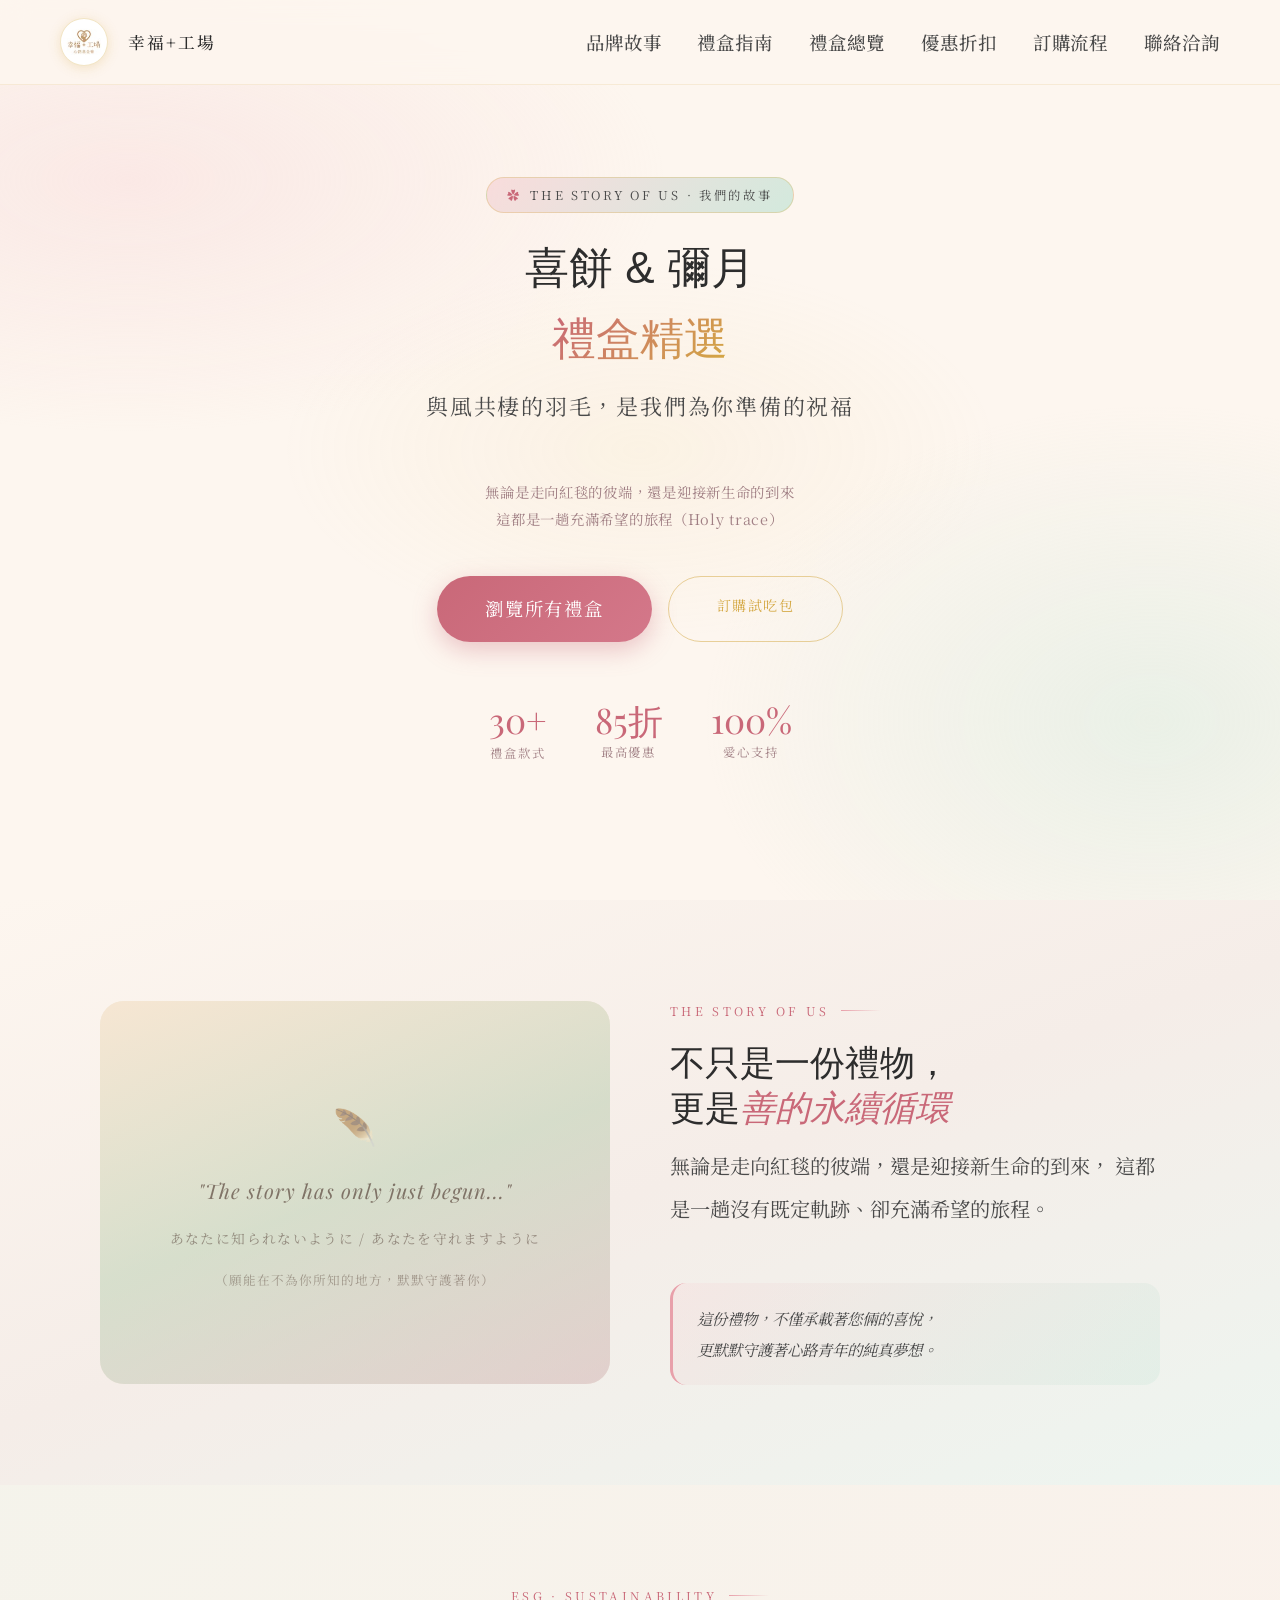
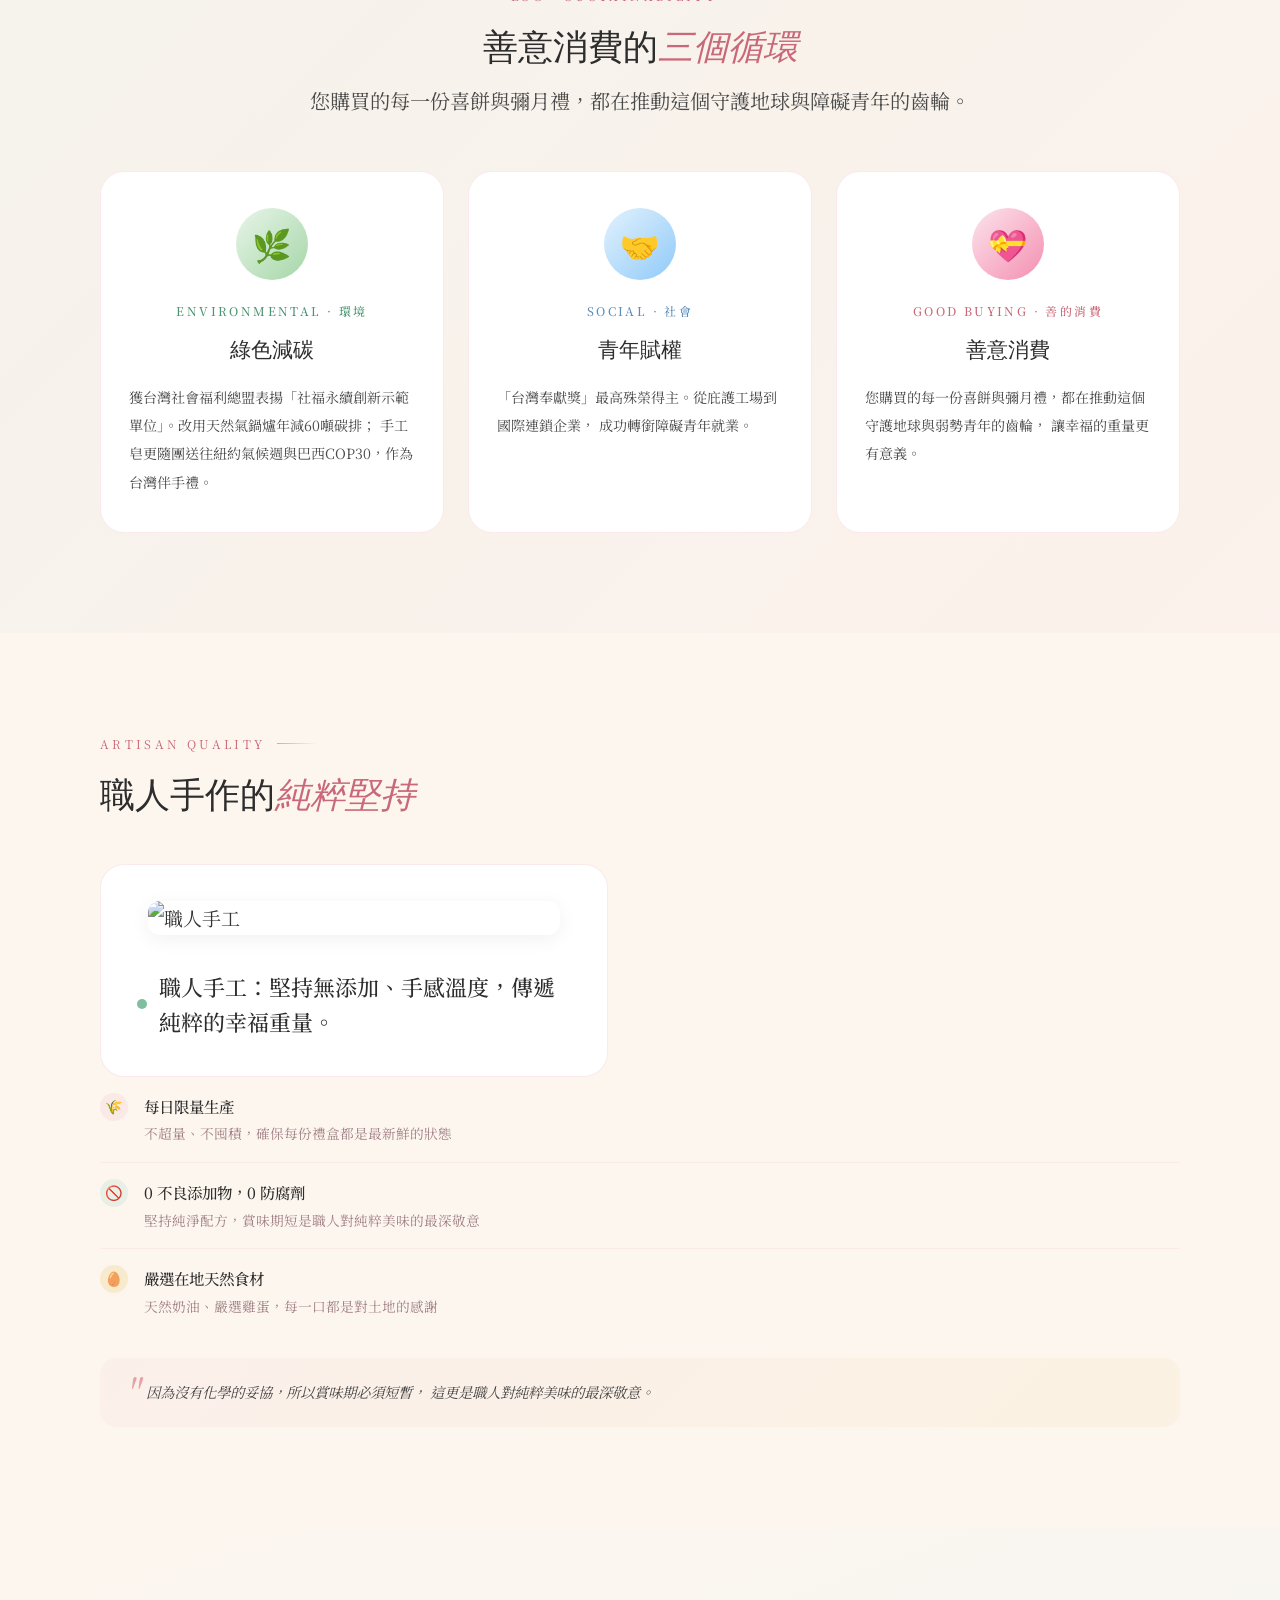
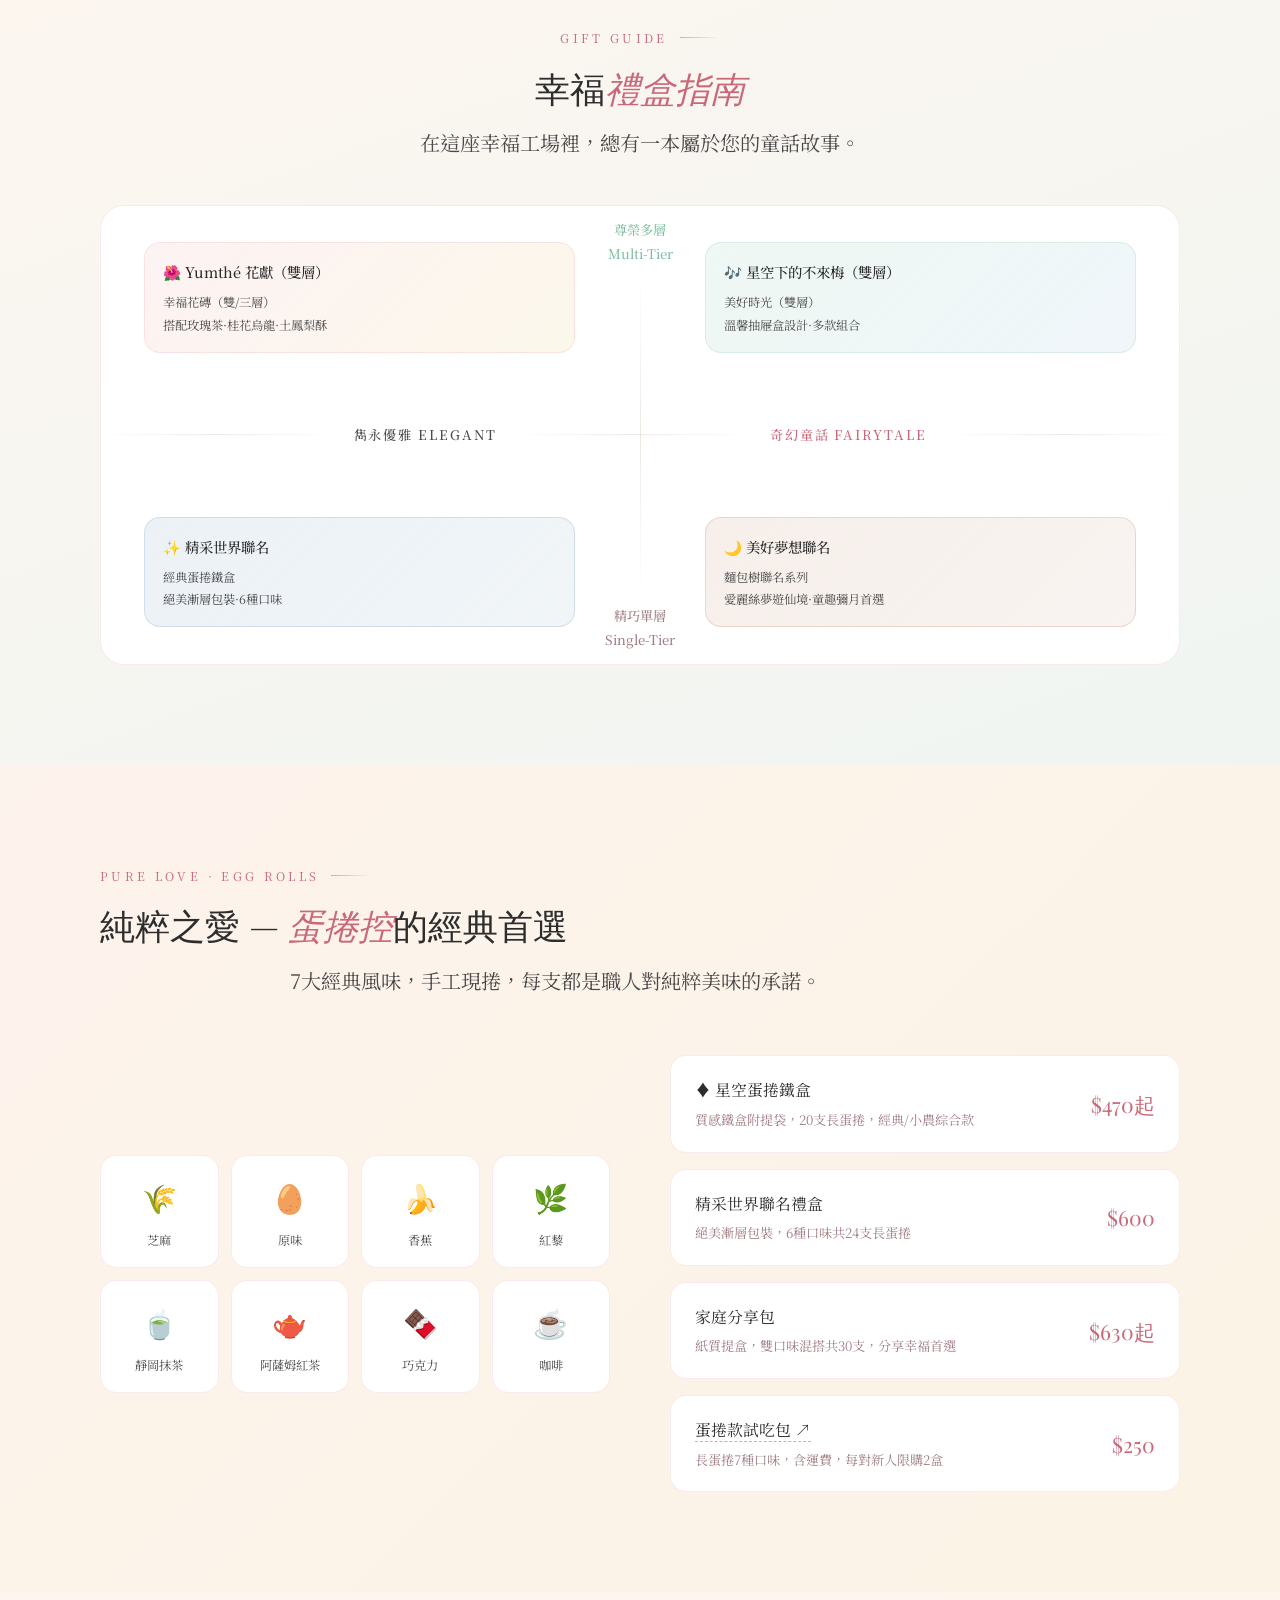
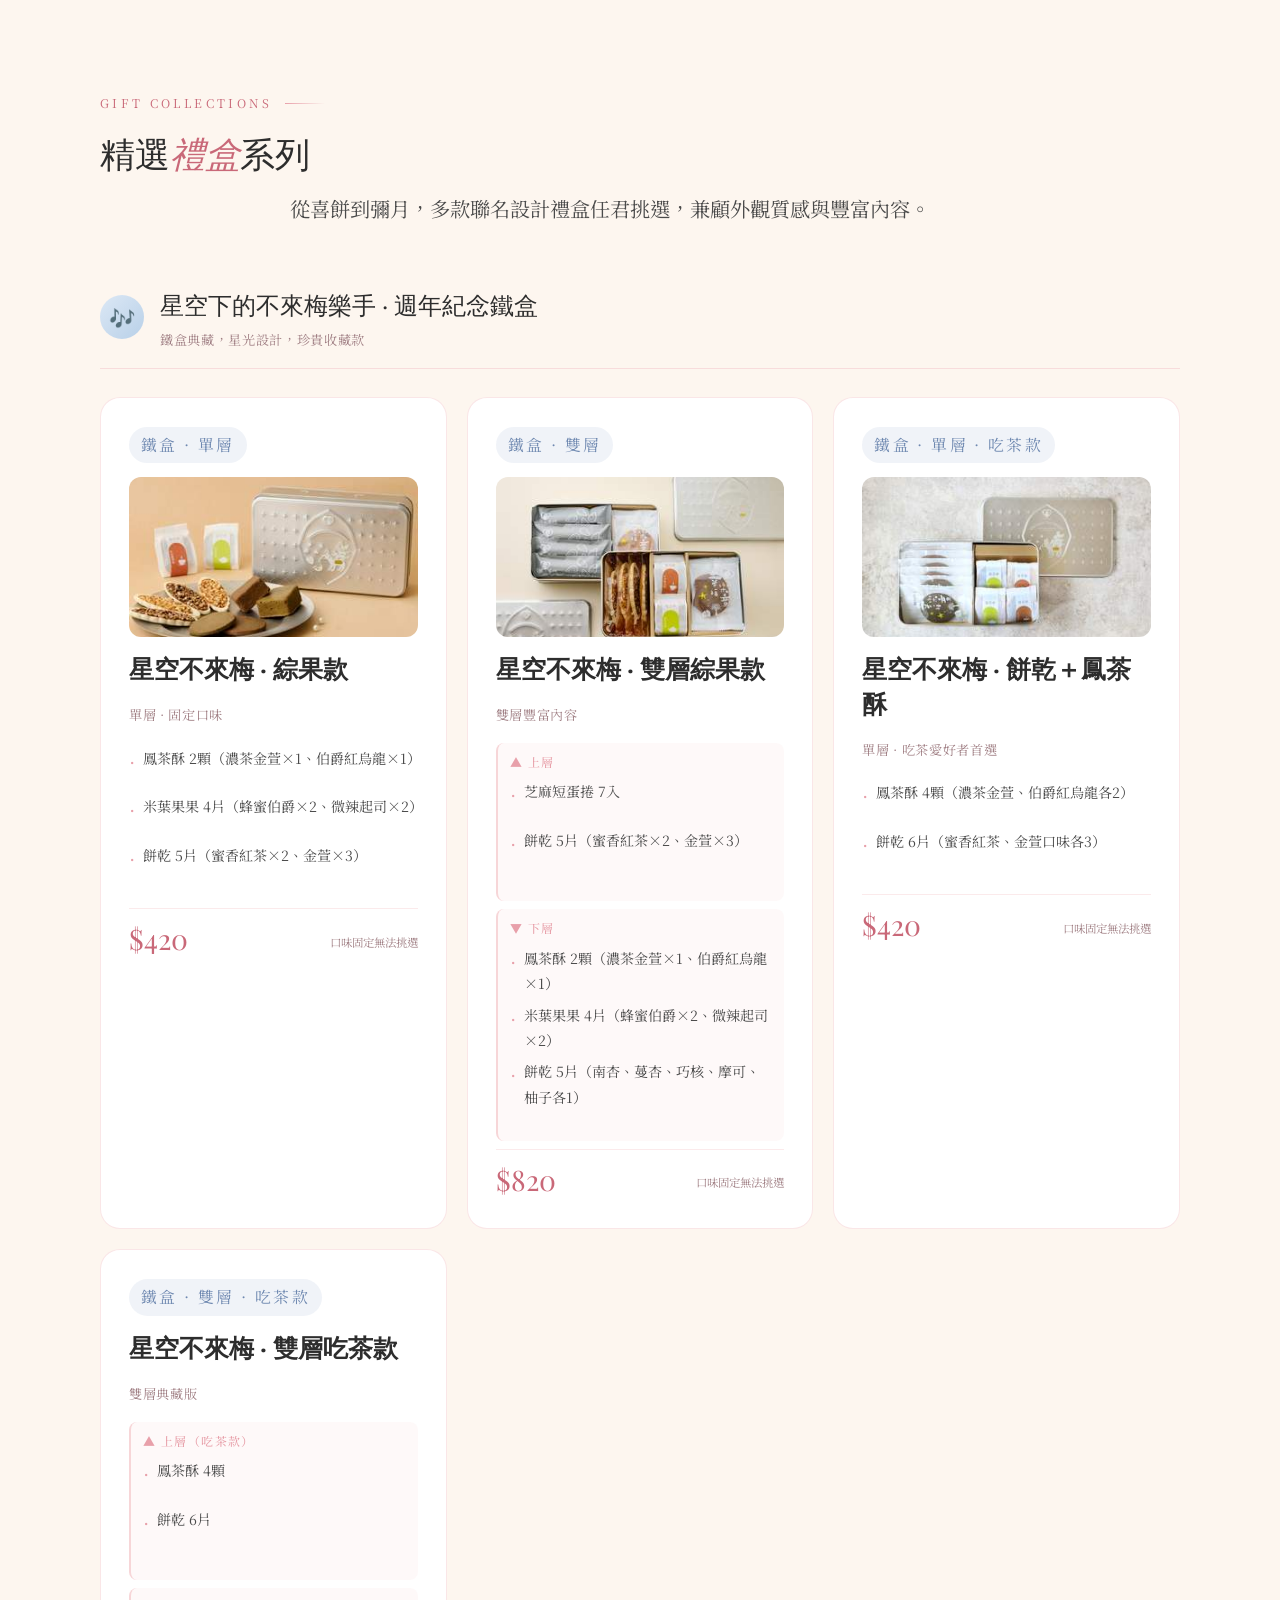
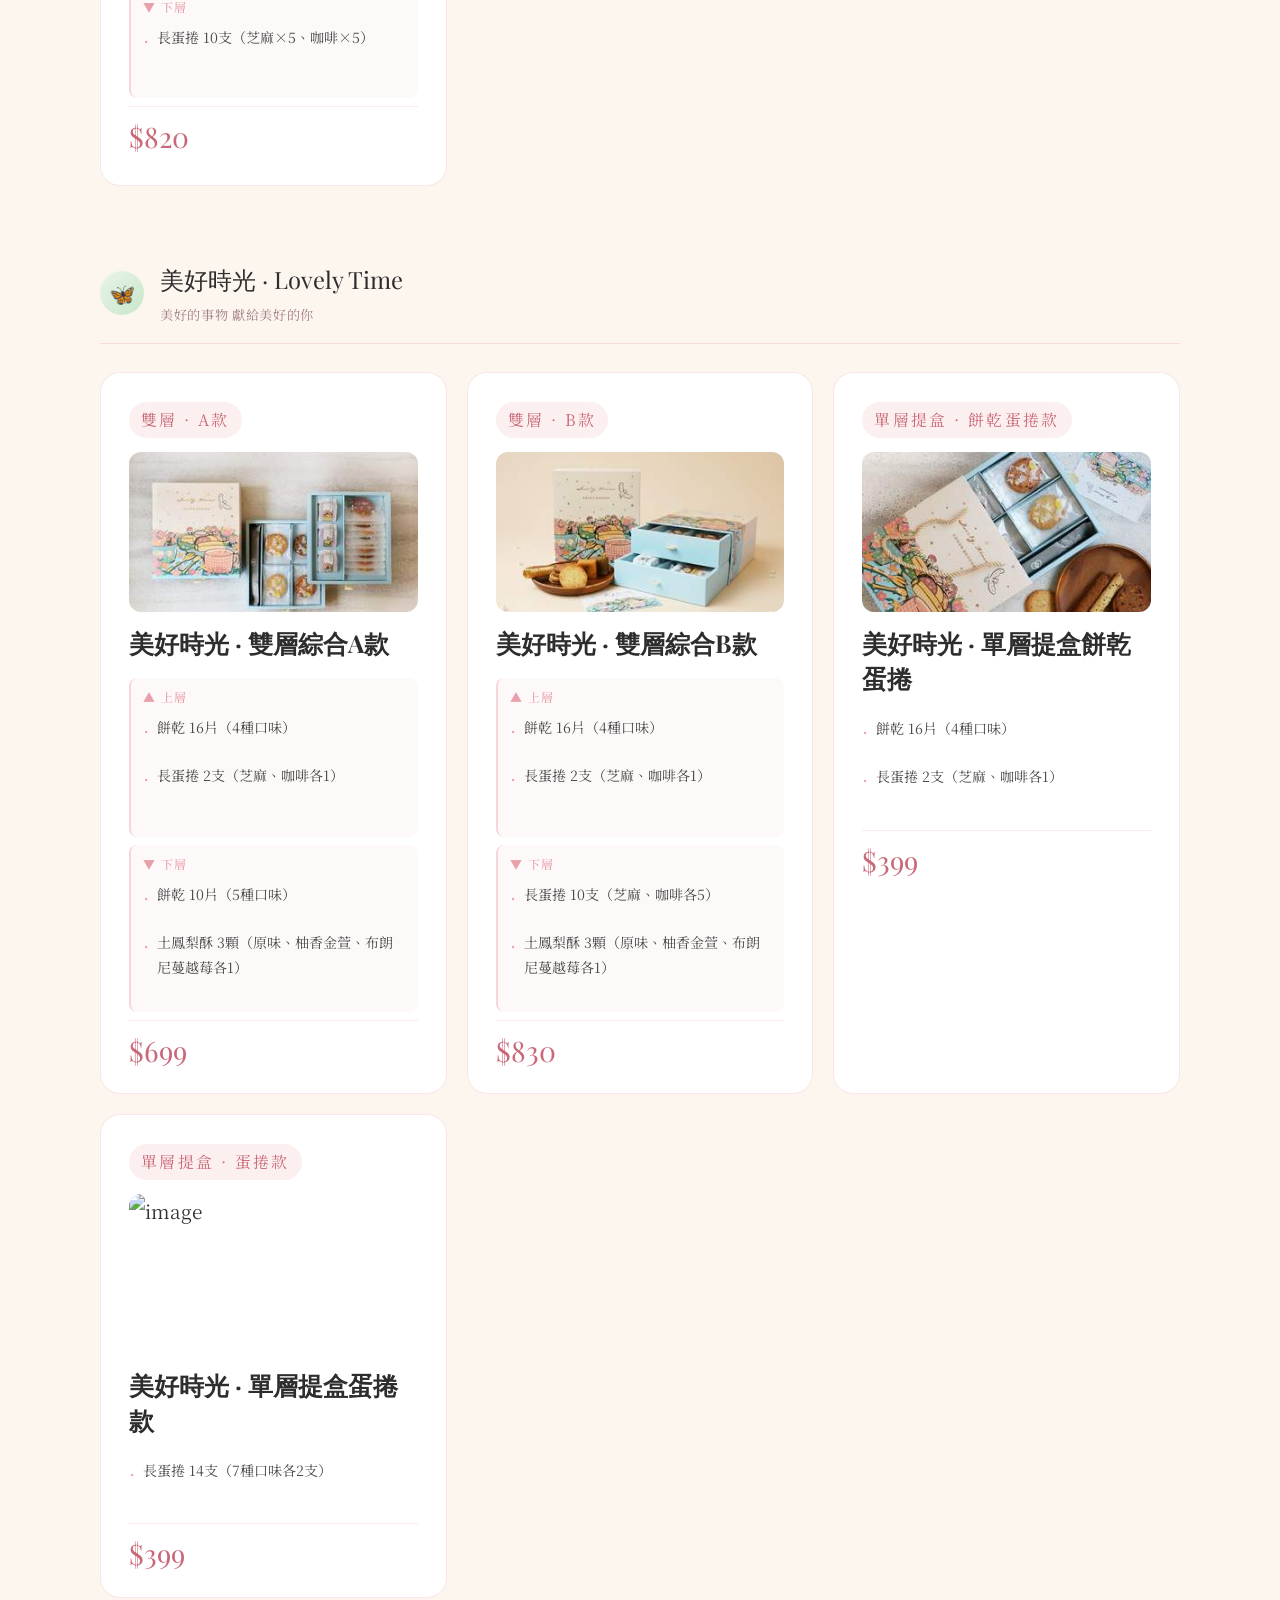
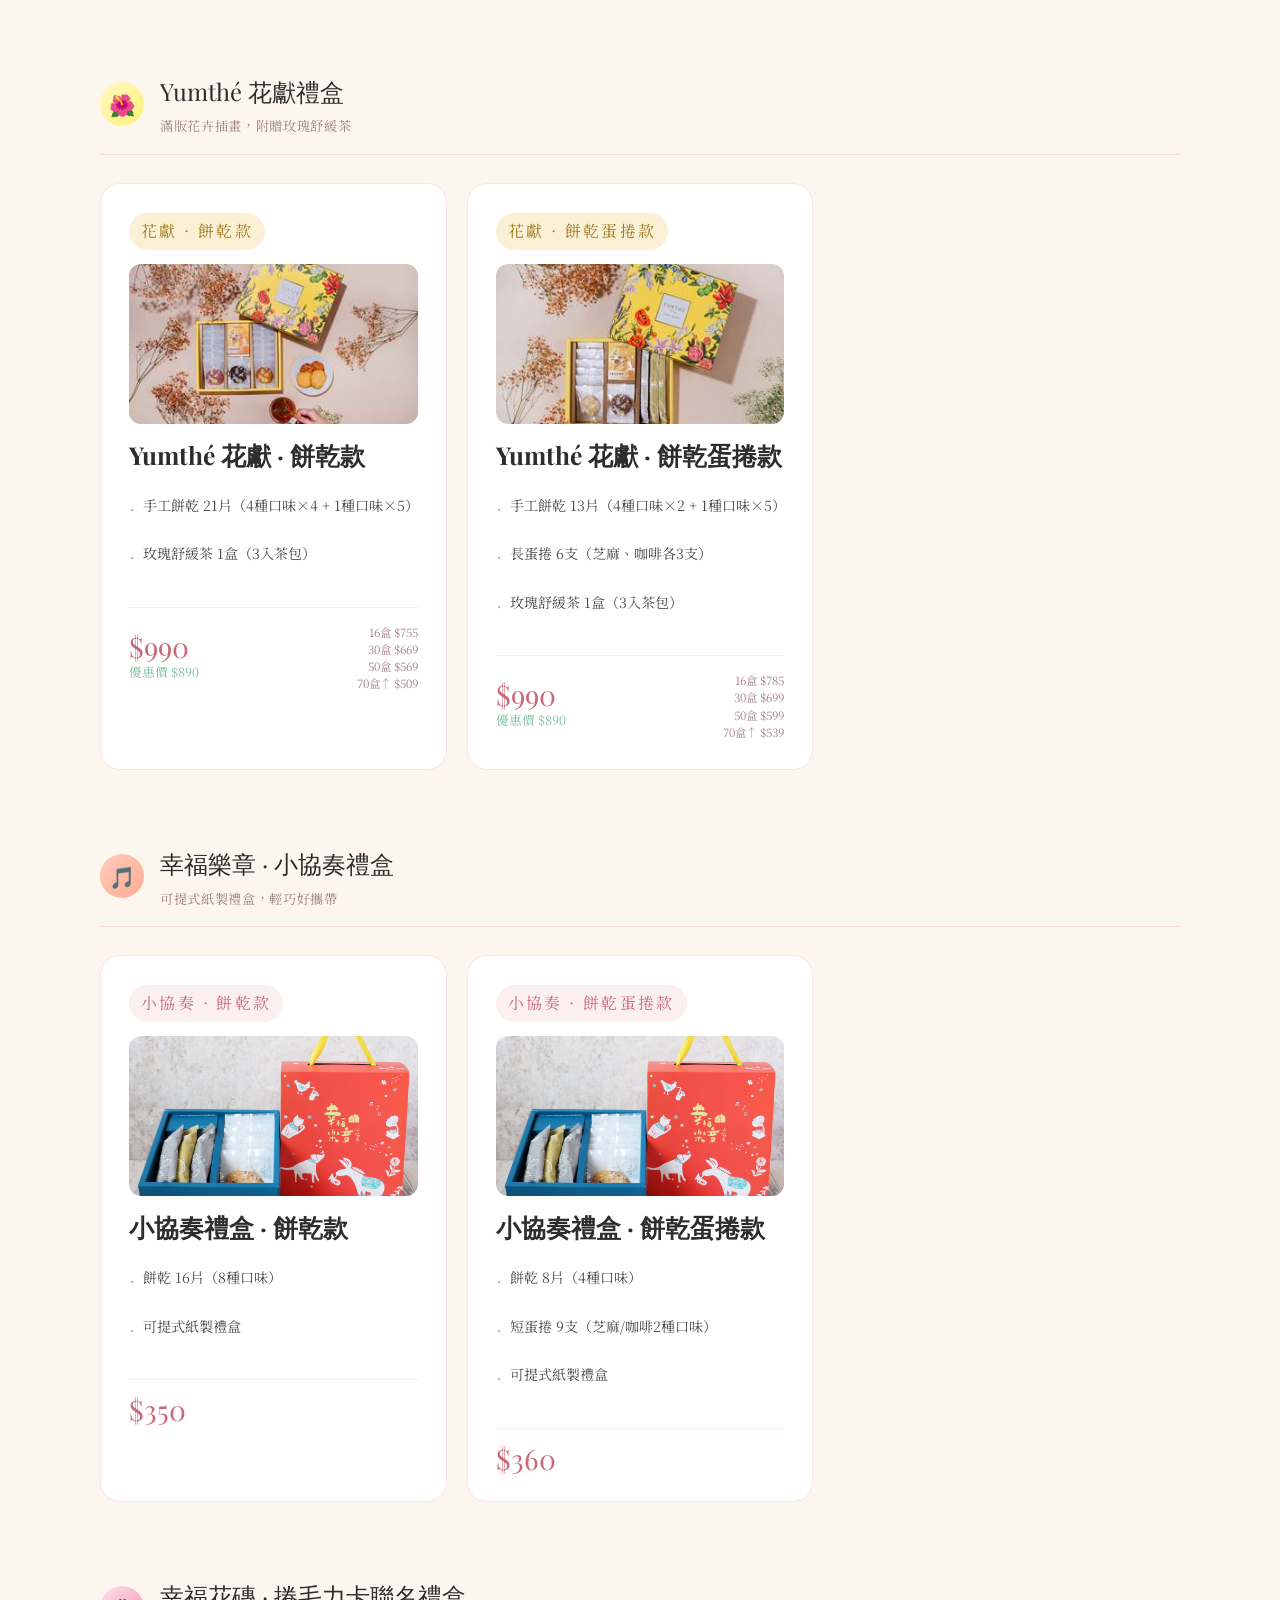
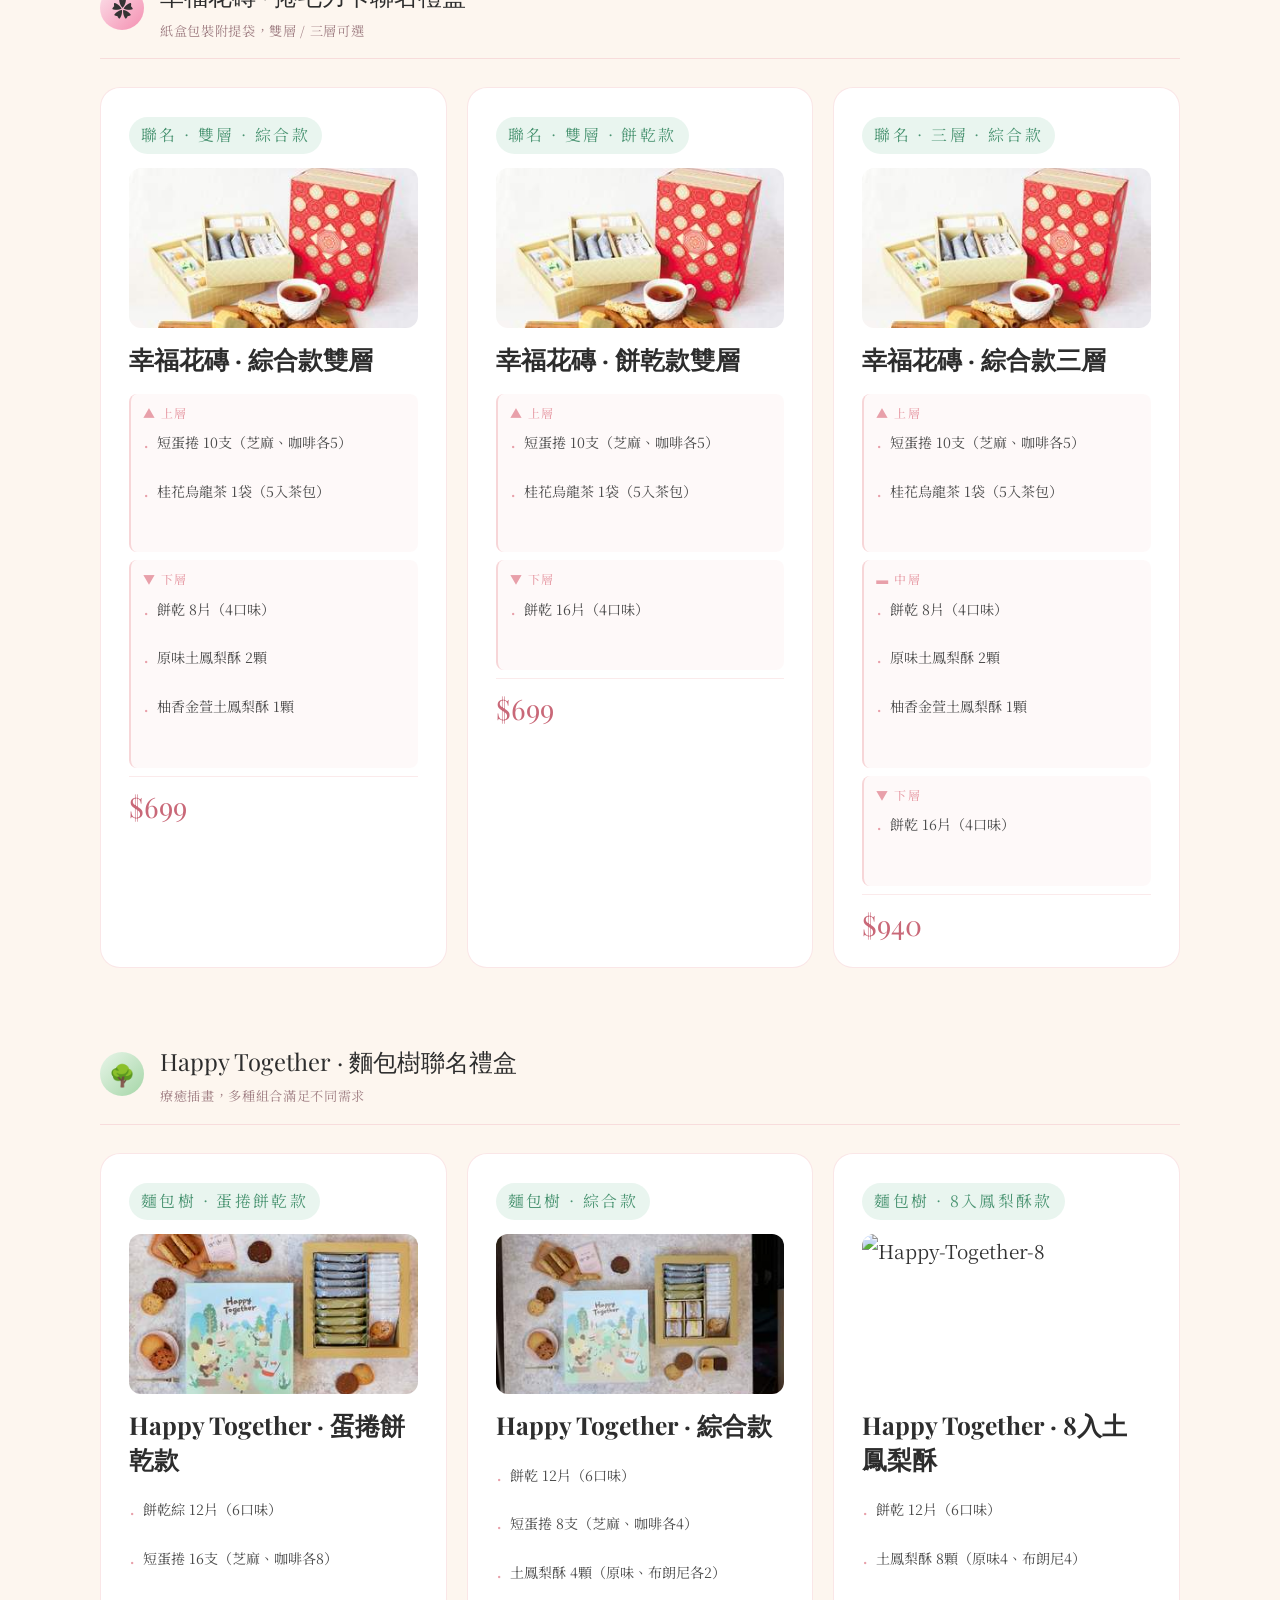
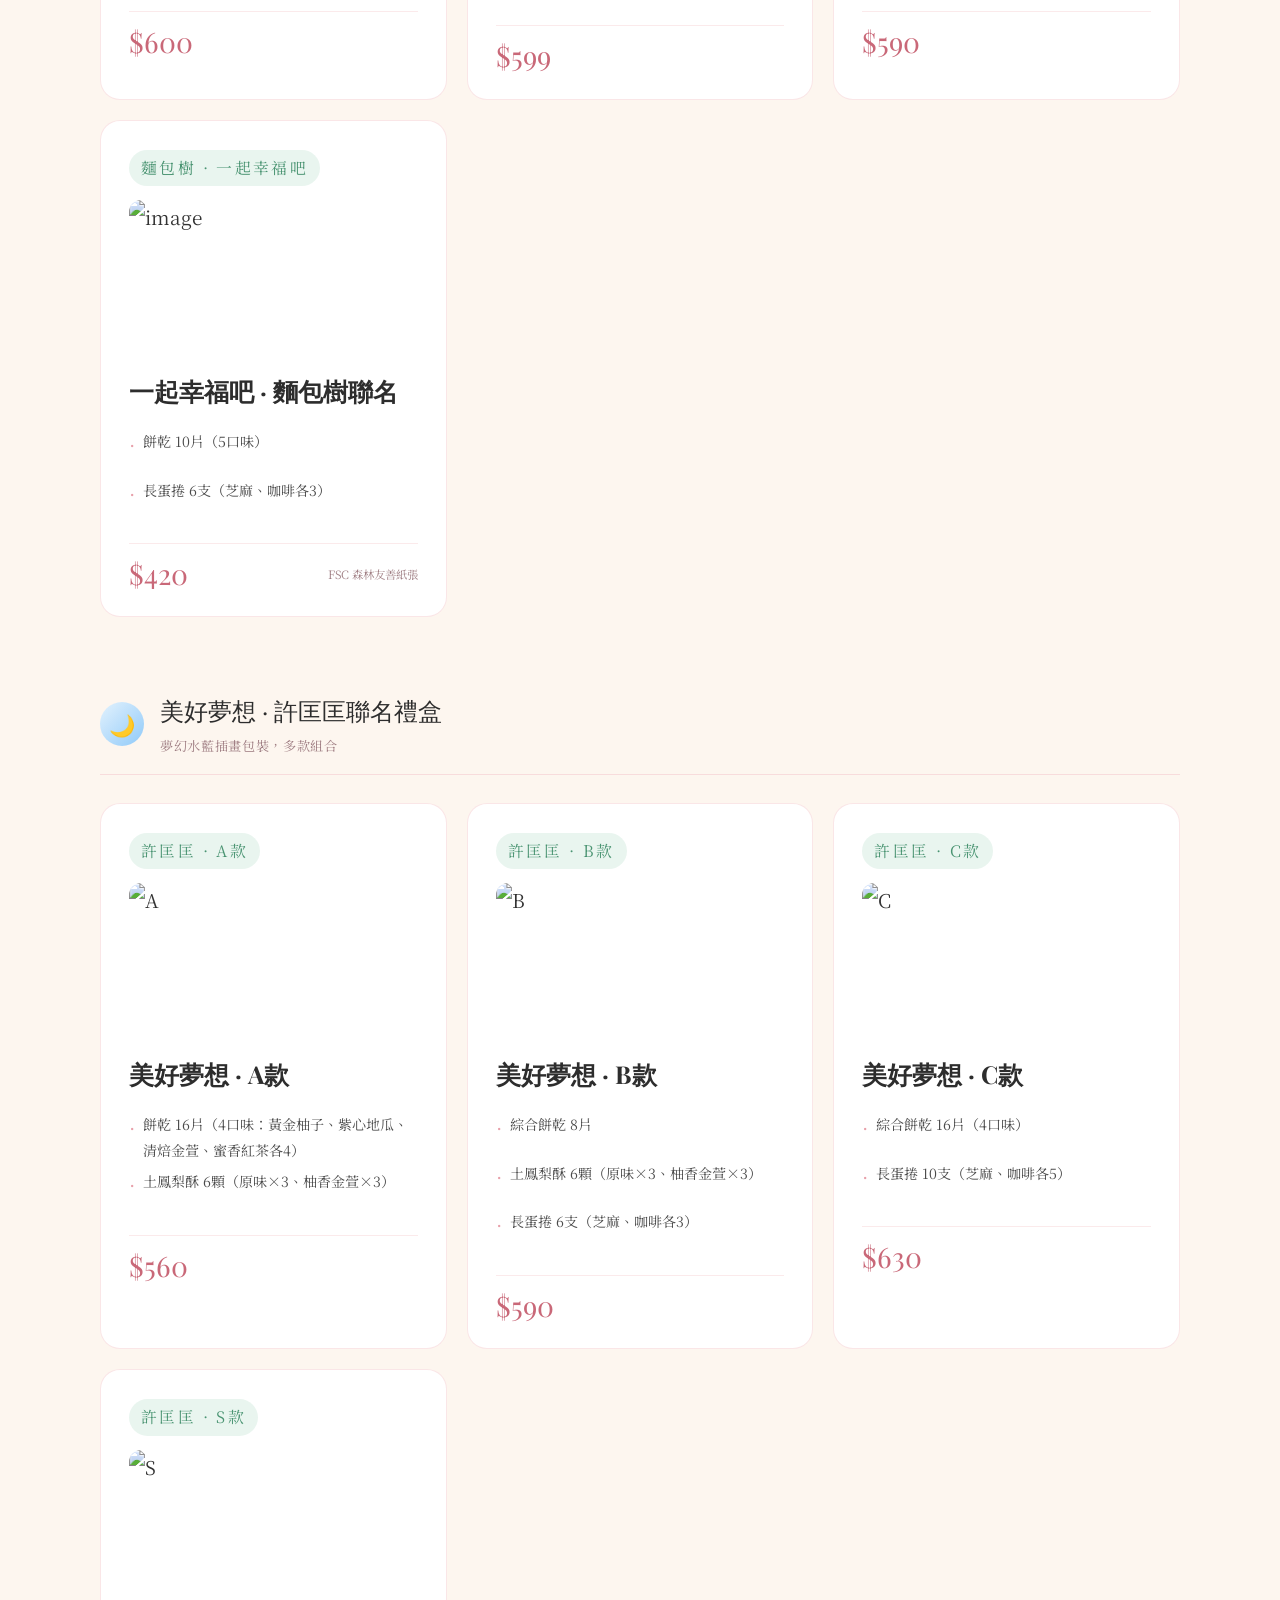
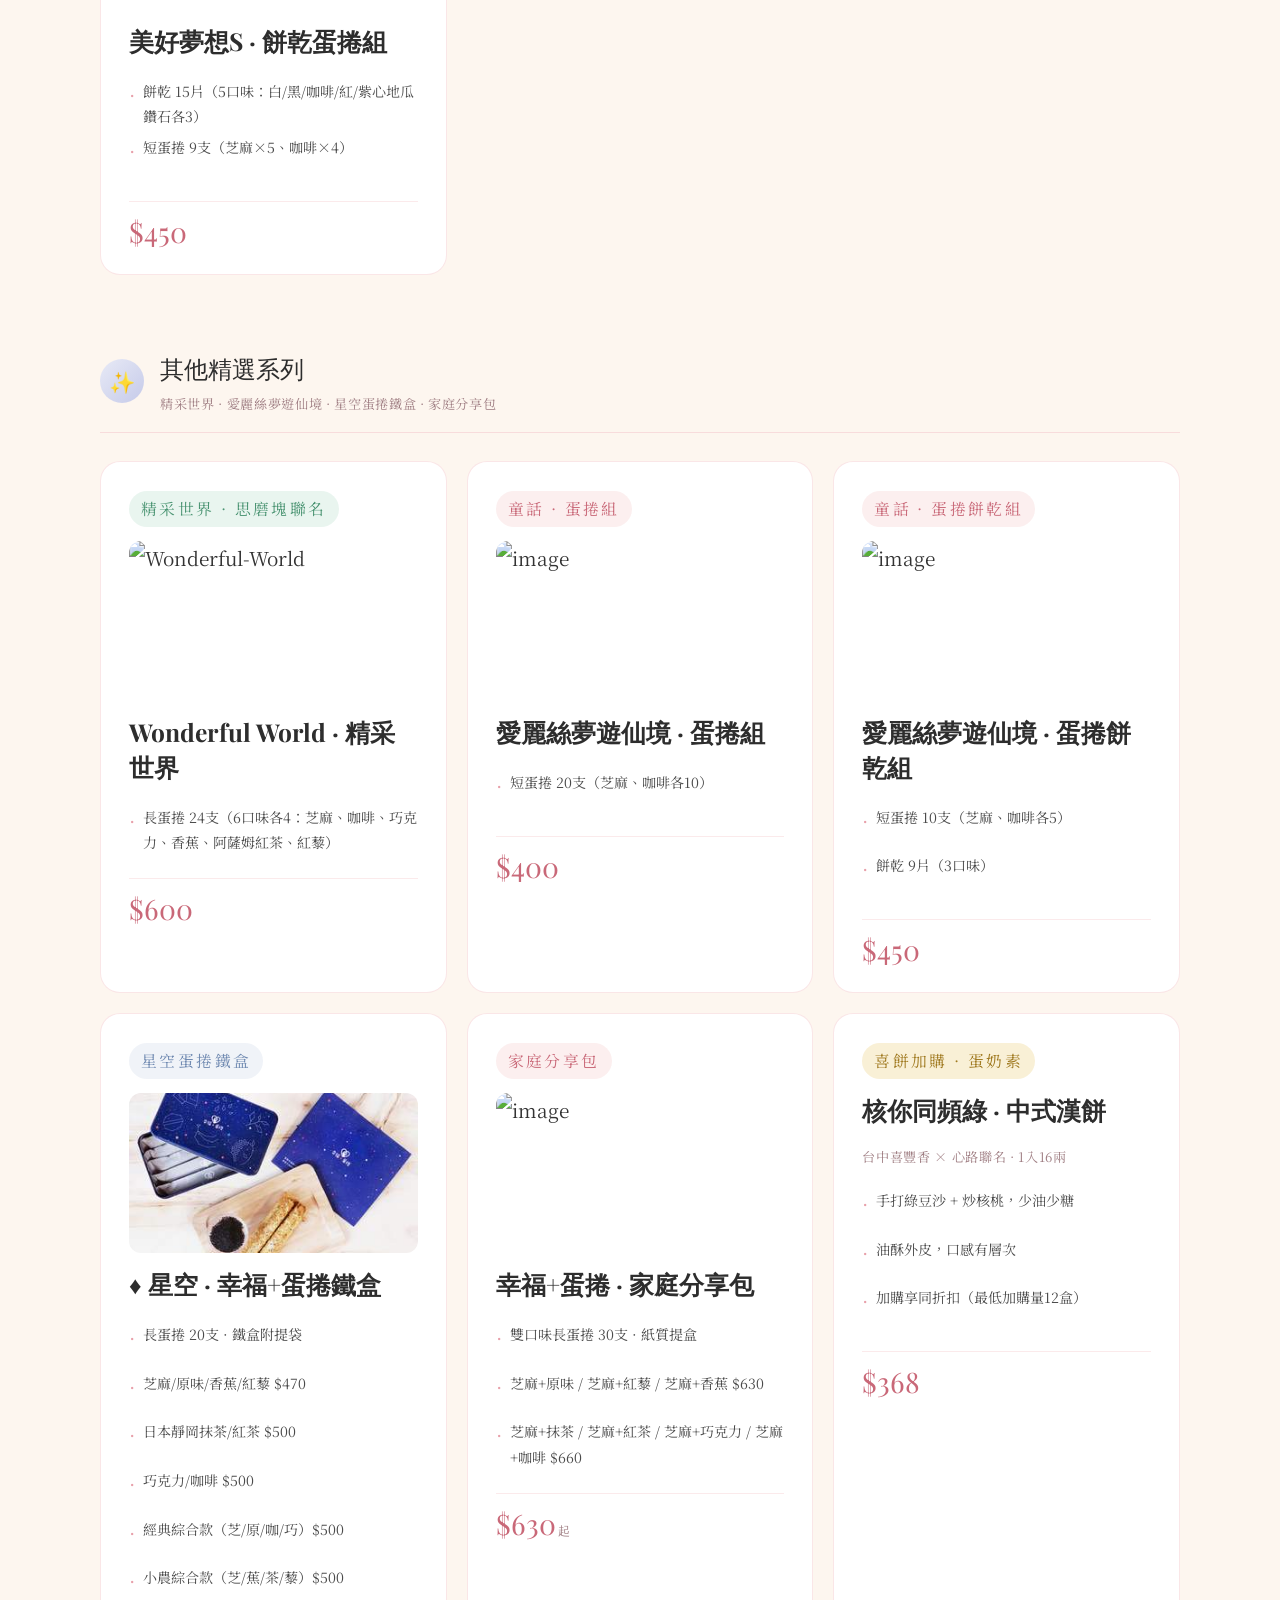
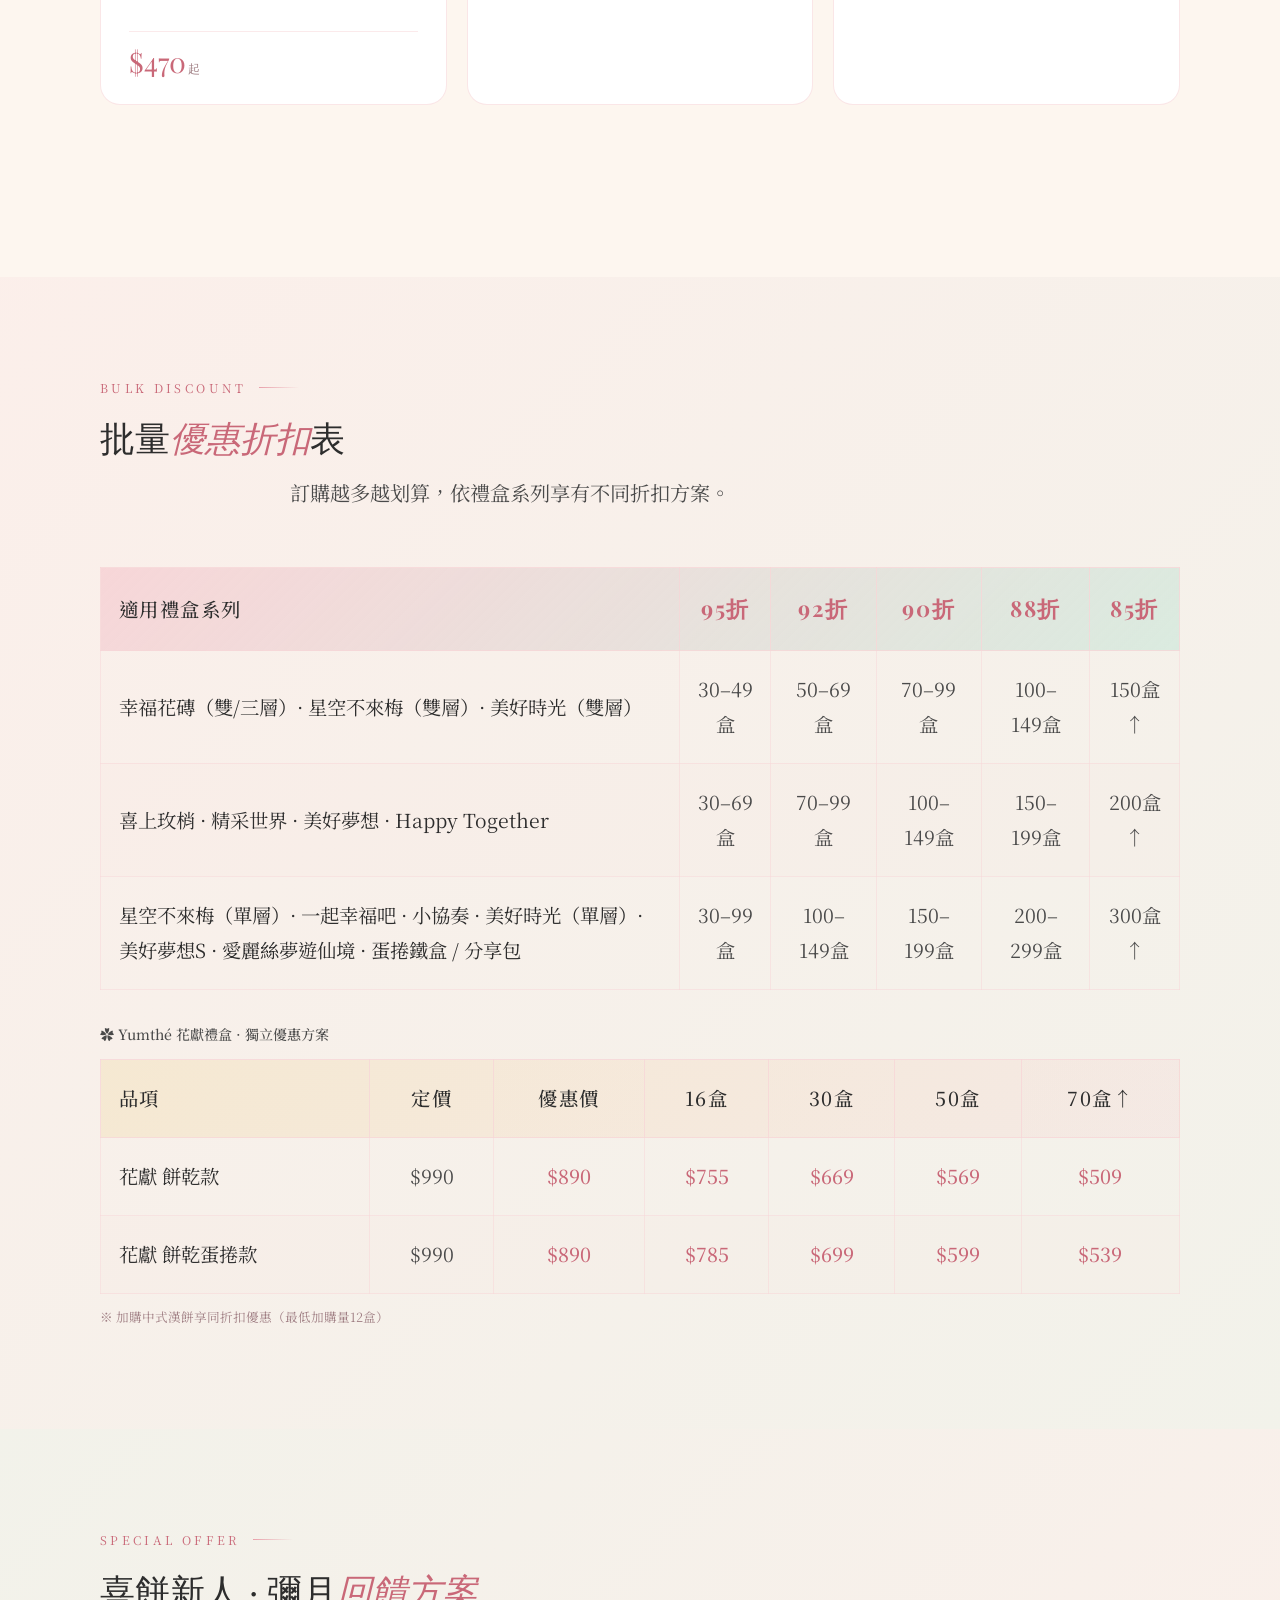
==== web/index.html.html @ cb32156c "Add files via upload" ====
<!DOCTYPE html>
<html lang="zh-TW">
<head>
<meta charset="UTF-8">
<meta name="viewport" content="width=device-width, initial-scale=1.0">
<meta name="description" content="幸福+工場 × 心路基金會｜精選喜餅彌月禮盒，無防腐劑手工蛋捲，30+款式任選，最高享85折優惠，每份訂單都支持青年就業。">
<meta name="keywords" content="喜餅,彌月禮盒,幸福工場,心路基金會,手工蛋捲,喜餅禮盒,彌月蛋糕,婚禮喜餅">
<meta property="og:type" content="website">
<meta property="og:title" content="幸福+工場 · 喜餅彌月禮盒｜傳遞純粹祝福的幸福重量">
<meta property="og:description" content="精選喜餅彌月禮盒，30+款式，最高85折，無防腐劑手工職人製作。每份訂購都支持心路基金會青年就業，購買即是愛的循環。">
<meta property="og:image" content="https://xinlu-giftbox.netlify.app/og-cover.jpg">
<meta property="og:url" content="https://xinlu-giftbox.netlify.app/">
<meta property="og:locale" content="zh_TW">
<meta name="twitter:card" content="summary_large_image">
<meta name="twitter:title" content="幸福+工場 · 喜餅彌月禮盒">
<meta name="twitter:description" content="精選喜餅彌月禮盒，30+款式，最高85折，無防腐劑手工職人製作。">
<meta name="robots" content="index, follow">
<link rel="canonical" href="https://xinlu-giftbox.netlify.app/">
<title>幸福+工場 · 喜餅彌月禮盒</title>
<link rel="preconnect" href="https://fonts.googleapis.com">
<link rel="preconnect" href="https://fonts.gstatic.com" crossorigin>
<link href="https://fonts.googleapis.com/css2?family=Playfair+Display:ital,wght@0,400;0,600;1,400&family=Noto+Serif+TC:wght@300;400;500&family=DM+Serif+Display:ital@1&display=swap" rel="stylesheet">

<style>
/* 加在最前面，作為全網頁的基礎設定 */
    html {
        font-size: 110%; 
    }
:root {
  --blush:    #f7d6d8;
  --rose:     #e8a0aa;
  --deep-rose:#c96878;
  --mint:     #c8e6d8;
  --sage:     #7fbfa0;
  --cream:    #fdf6ef;
  --warm:     #f9ede3;
  --gold:     #d4a843;
  --gold-lt:  #f0d99a;
  --text:     #2d2d2d;
  --text-mid: #4a4a4a;
  --text-lt:  #a07f84;
  --white:    #ffffff;
}

*, *::before, *::after { margin:0; padding:0; box-sizing:border-box; }
html { scroll-behavior: smooth; }

body {
  background: var(--cream);
  color: #333;
  font-size: 19px;
  font-family: 'Noto Serif TC', serif;
  font-weight: 400;
  line-height: 1.8;
  overflow-x: hidden;
  -webkit-font-smoothing: antialiased;
}

/* 針對大標題與次標題同步放大 */
h1 { font-size: 2.5rem !important; } /* 網頁最上方大標 */
h2 { font-size: 2rem !important; }   /* 章節標題 */
h3 { font-size: 1.5rem !important; } /* 小標題 */

/* 針對您的蛋捲描述文字 */
.craft-label {
    font-size: 22px !important; /* 讓照片下方的文字更有存在感 */
    font-weight: 500;
}
/* ── BG Deco ── */
body::before {
  content: '';
  position: fixed; inset: 0; z-index: 0; pointer-events: none;
  background:
    radial-gradient(ellipse 60% 40% at 10% 20%, rgba(247,214,216,0.4) 0%, transparent 70%),
    radial-gradient(ellipse 50% 50% at 90% 80%, rgba(200,230,216,0.35) 0%, transparent 70%),
    radial-gradient(ellipse 40% 30% at 50% 50%, rgba(240,217,154,0.12) 0%, transparent 70%);
}

/* ── Nav ── */
nav {
  position: fixed; top:0; left:0; right:0; z-index:200;
  display: flex; align-items: center; justify-content: space-between;
  padding: 18px 60px;
  background: rgba(253,246,239,0.85);
  backdrop-filter: blur(14px);
  border-bottom: 1px solid rgba(212,168,67,0.15);
  transition: box-shadow .3s;
}
nav.scrolled { box-shadow: 0 2px 20px rgba(180,120,120,0.1); }

.nav-logo {
  display: flex; align-items: center; gap: 10px;
  text-decoration: none;
}
.nav-logo-heart {
  width: 32px; height: 32px;
  background: linear-gradient(135deg, var(--rose), var(--deep-rose));
  border-radius: 50% 50% 50% 0 / 50% 50% 0 50%;
  transform: rotate(-45deg);
  display: flex; align-items: center; justify-content: center;
  flex-shrink: 0;
}
.nav-logo-text {
  font-family: 'Noto Serif TC', serif;
  font-size: .95rem; font-weight: 500; color: var(--text);
  letter-spacing: .12em;
}
.nav-links { display: flex; gap: 36px; list-style: none; }
.nav-links a {
  font-size: 1.05rem; font-weight: 500;letter-spacing: 0.05em; text-transform: uppercase;
  color: var(--text-mid); text-decoration: none; transition: color .3s;
}
.nav-links a:hover { color: var(--deep-rose); }

/* ── Hero ── */
#hero {
  position: relative; z-index: 1;
  min-height: 100vh;
  display: flex; flex-direction: column;
  align-items: center; justify-content: center;
  text-align: center; padding: 120px 40px 80px;
  overflow: hidden;
}

.hero-petals {
  position: absolute; inset: 0; pointer-events: none; overflow: hidden;
}
.petal {
  position: absolute;
  width: var(--s); height: var(--s);
  background: radial-gradient(circle at 40% 40%, rgba(247,214,216,0.9), rgba(232,160,170,0.5));
  border-radius: 100% 0 100% 0;
  animation: petalFall var(--d) ease-in-out var(--delay) infinite;
  opacity: 0;
}
@keyframes petalFall {
  0%   { opacity: 0; transform: translate(0,-20px) rotate(var(--r)) scale(.6); }
  10%  { opacity: .8; }
  90%  { opacity: .4; }
  100% { opacity: 0; transform: translate(var(--dx), 100vh) rotate(calc(var(--r) + 180deg)) scale(.4); }
}

.hero-badge {
  display: inline-flex; align-items: center; gap: 8px;
  padding: 6px 20px;
  background: linear-gradient(135deg, rgba(247,214,216,0.8), rgba(200,230,216,0.8));
  border: 1px solid rgba(212,168,67,0.3);
  border-radius: 40px;
  font-size: .7rem; letter-spacing: .22em; color: var(--text-mid);
  text-transform: uppercase;
  opacity: 0; animation: rise .8s ease .2s forwards;
}
.hero-badge::before { content:'✿'; color: var(--deep-rose); }

.hero-title {
  font-family: "Microsoft JhengHei", "Noto Sans TC", sans-serif;
  font-size: clamp(3rem, 9vw, 7rem);
  font-weight: 400; line-height: 1.6;
  color: var(--text);
  margin: 20px 0 12px;
  opacity: 0; animation: rise 1s ease .4s forwards;
}
.hero-title span {
  background: linear-gradient(135deg, var(--deep-rose), var(--gold));
  -webkit-background-clip: text; -webkit-text-fill-color: transparent;
  background-clip: text;
}

.hero-sub {
  font-size: 1.25rem;line-height: 1.8; margin-bottom: 2.5rem;
  color: var(--text-mid); letter-spacing: .08em;
  opacity: 0; animation: rise .9s ease .6s forwards;
}
.hero-desc {
  margin-top: 8px; font-size: .82rem; color: var(--text-lt);
  letter-spacing: .05em; line-height: 1.9;
  opacity: 0; animation: rise .9s ease .75s forwards;
}

.hero-ctas {
  margin-top: 44px; display: flex; gap: 16px; justify-content: center; flex-wrap: wrap;
  opacity: 0; animation: rise .9s ease .9s forwards;
}
.btn-primary {
  padding: 16px 48px;
  background: linear-gradient(135deg, var(--deep-rose), #d4788a);
  color: white; border: none; border-radius: 40px;
  font-family: 'Noto Serif TC', serif; font-size: 1.05rem; letter-spacing: .1em;
  cursor: pointer; text-decoration: none;
  box-shadow: 0 8px 24px rgba(201,104,120,0.35);
  transition: transform .3s, box-shadow .3s;
}
.btn-primary:hover { transform: translateY(-3px); box-shadow: 0 14px 32px rgba(201,104,120,0.4); }
.btn-outline {
  padding: 16px 48px;
  font-size: 1.05rem;
  background: transparent; border: 1.5px solid rgba(212,168,67,0.5);
  color: var(--gold); border-radius: 40px;
  font-family: 'Noto Serif TC', serif; font-size: .8rem; letter-spacing: .1em;
  cursor: pointer; text-decoration: none; transition: all .3s;
}
.btn-outline:hover { background: rgba(212,168,67,0.08); border-color: var(--gold); }

.hero-stats {
  margin-top: 60px; display: flex; gap: 48px; justify-content: center;
  opacity: 0; animation: rise .9s ease 1.1s forwards;
}
.stat { text-align: center; }
.stat-num {
  font-family: 'Playfair Display', serif;
  font-size: 2rem; color: var(--deep-rose); line-height: 1;
}
.stat-label {
  font-size: .7rem; color: var(--text-lt); letter-spacing: .15em; margin-top: 4px;
}

/* ── Section Common ── */
section { position: relative; z-index: 1; }
.section-wrap { max-width: 1200px; margin: 0 auto; padding: 100px 60px; }

.section-eyebrow {
  display: flex; align-items: center; gap: 12px; margin-bottom: 16px;
  font-size: .68rem; letter-spacing: .28em; text-transform: uppercase;
  color: var(--deep-rose);
}
.section-eyebrow::after {
  content: ''; flex: 0 0 40px; height: 1px;
  background: linear-gradient(to right, var(--rose), transparent);
}

.section-title {
  font-family: 'Playfair Display', serif;
  font-size: clamp(1.8rem, 3.5vw, 2.8rem); font-weight: 400;
  color: var(--text); line-height: 1.3; margin-bottom: 12px;
}
.section-title em { font-style: italic; color: var(--deep-rose); }

.section-desc {
  font-size:1.15rem; color: var(--text-mid); margin: 0 auto 3rem;
  line-height: 2.1; max-width: 700px;
}

/* ── Category Nav ── */
.cat-nav {
  display: flex; flex-wrap: wrap; gap: 10px; margin: 40px 0;
}
.cat-btn {
  padding: 8px 22px; border-radius: 40px; cursor: pointer;
  font-family: 'Noto Serif TC', serif; font-size: .75rem; letter-spacing: .1em;
  border: 1.5px solid rgba(201,104,120,0.25);
  background: white; color: var(--text-mid);
  transition: all .3s;
}
.cat-btn:hover, .cat-btn.active {
  background: linear-gradient(135deg, var(--blush), rgba(200,230,216,0.5));
  border-color: var(--rose); color: var(--deep-rose);
}

/* ── Product Grid ── */
.product-section { margin-bottom: 72px; }

.series-header {
  display: flex; align-items: center; gap: 16px; margin-bottom: 28px;
  padding-bottom: 16px;
  border-bottom: 1px solid rgba(247,214,216,0.8);
}
.series-icon {
  width: 44px; height: 44px; border-radius: 50%; flex-shrink: 0;
  display: flex; align-items: center; justify-content: center;
  font-size: 1.2rem;
}
.series-name {
  font-family: 'Playfair Display', serif;
  font-size: 1.35rem; color: var(--text); font-weight: 400;
}
.series-note { font-size: .75rem; color: var(--text-lt); margin-top: 2px; letter-spacing: .05em; }

.products-grid {
  display: grid;
  grid-template-columns: repeat(auto-fill, minmax(280px, 1fr));
  gap: 20px;
}

.product-card {
  background: white;
  border-radius: 20px;
  padding: 28px;
  border: 1px solid rgba(247,214,216,0.6);
  transition: all .4s ease;
  position: relative; overflow: hidden;
  cursor: default;
}
.product-card::before {
  content: ''; position: absolute; top: 0; left: 0; right: 0; height: 3px;
  background: linear-gradient(to right, var(--blush), var(--gold-lt), var(--mint));
  transform: scaleX(0); transform-origin: left;
  transition: transform .4s ease;
}
.product-card:hover { transform: translateY(-6px); box-shadow: 0 20px 48px rgba(201,104,120,0.12); }
.product-card:hover::before { transform: scaleX(1); }

.card-tag {
  display: inline-block; margin-bottom: 14px;
  padding: 4px 12px; border-radius: 20px;
  font-size: 0.9rem; letter-spacing: .15em; text-transform: uppercase;
}
.tag-iron { background: rgba(180,195,220,0.2); color: #6e88b0; }
.tag-paper { background: rgba(247,214,216,0.4); color: var(--deep-rose); }
.tag-collab { background: rgba(200,230,216,0.4); color: #4a9472; }
.tag-premium { background: rgba(240,217,154,0.4); color: #a07a20; }

.card-name {
  font-family: 'Playfair Display', serif;
  font-size: 1.4rem; color: var(--text);font-weight: 700;
  margin-bottom: 1rem; line-height: 1.4;
}
.card-sub { font-size: .75rem; color: var(--text-lt); margin-bottom: 16px; letter-spacing: .05em; }

.card-items { list-style: none; margin-bottom: 20px; }
.card-items li {
  font-size: .8rem; color: var(--text-mid); line-height: 1.8;
  padding: 3px 0;
  display: flex; align-items: flex-start; gap: 8px;
}
.card-items li::before { content: '·'; color: var(--rose); font-size: 1.1rem;margin-bottom: 0.6rem;
    line-height: 1.6;flex-shrink: 0; margin-top: 1px; }

.card-layer {
  margin: 8px 0; padding: 8px 12px;
  background: rgba(247,214,216,0.15);
  border-radius: 8px; border-left: 2px solid var(--blush);
}
.card-layer-title { font-size: .68rem; color: var(--rose); letter-spacing: .12em; font-weight: 500; margin-bottom: 4px; }

.card-footer {
  display: flex; align-items: center; justify-content: space-between;
  padding-top: 16px; border-top: 1px solid rgba(247,214,216,0.5);
}
.card-price {
  font-family: 'Playfair Display', serif;
  font-size: 1.6rem; color: var(--deep-rose); line-height: 1;
}
.card-price-unit { font-size: .68rem; color: var(--text-lt); margin-left: 2px; }
.card-note { font-size: .65rem; color: var(--text-lt); text-align: right; line-height: 1.5; }

/* ── Discount Table ── */
#discount { background: linear-gradient(135deg, rgba(247,214,216,0.2), rgba(200,230,216,0.2)); }
.discount-wrap { max-width: 1200px; margin: 0 auto; padding: 100px 60px; }

.table-container { overflow-x: auto; margin-top: 40px; }
table {
  width: 100%; border-collapse: collapse;
  font-size: 1.1rem;
}
thead tr { background: linear-gradient(135deg, var(--blush), rgba(200,230,216,0.6)); }
thead th {
  padding: 14px 18px; text-align: center; font-weight: 500;
  color: var(--text); letter-spacing: .08em;
  border: 1px solid rgba(247,214,216,0.8);
  padding: 1.2rem 1rem;
}
tbody tr { transition: background .2s; }
tbody tr:nth-child(even) { background: rgba(247,214,216,0.08); }
tbody tr:hover { background: rgba(247,214,216,0.2); }
tbody td {
  padding: 12px 18px; text-align: center;
  border: 1px solid rgba(247,214,216,0.5);
  color: var(--text-mid);
  padding: 1.2rem 1rem;
}
tbody td:first-child { text-align: left; color: var(--text); font-weight: 400; }
.discount-pct {
  font-family: 'Playfair Display', serif;
  font-size: 1.25rem; color: var(--deep-rose);
  font-weight: 700;
}

.flower-table { margin-top: 32px; }
.flower-table thead tr { background: linear-gradient(135deg, rgba(240,217,154,0.3), rgba(247,214,216,0.3)); }
.price-cell { color: var(--deep-rose); font-weight: 500; }

/* ── Loyalty Section ── */
#loyalty {
  background: linear-gradient(135deg, rgba(200,230,216,0.2), rgba(247,214,216,0.2));
}
.loyalty-card {
  background: white; border-radius: 24px; padding: 48px;
  border: 1px solid rgba(212,168,67,0.2);
  box-shadow: 0 8px 32px rgba(201,104,120,0.08);
  display: grid; grid-template-columns: auto 1fr;
  gap: 40px; align-items: start;
}
.loyalty-icon-wrap {
  width: 80px; height: 80px;
  background: linear-gradient(135deg, var(--blush), var(--mint));
  border-radius: 50%; display: flex; align-items: center; justify-content: center;
  font-size: 2rem; flex-shrink: 0;
}
.loyalty-title {
  font-family: 'Playfair Display', serif;
  font-size: 1.6rem; color: var(--text); margin-bottom: 8px;
}
.loyalty-subtitle { font-size: .85rem; color: var(--deep-rose); font-weight: 500; margin-bottom: 20px; }
.loyalty-rules { list-style: none; }
.loyalty-rules li {
  font-size: .85rem; color: var(--text-mid); line-height: 1.9;
  padding-left: 20px; position: relative;
}
.loyalty-rules li::before {
  content: '✿'; position: absolute; left: 0;
  color: var(--rose); font-size: .7rem; top: 4px;
}

/* ── Sample Pack ── */
.sample-grid { display: grid; grid-template-columns: 1fr 1fr; gap: 24px; margin-top: 40px; }
.sample-card {
  background: white; border-radius: 20px; padding: 32px;
  border: 1px solid rgba(247,214,216,0.6);
  display: flex; flex-direction: column; gap: 16px;
  transition: transform .3s, box-shadow .3s;
}
.sample-card:hover { transform: translateY(-4px); box-shadow: 0 16px 40px rgba(201,104,120,0.1); }
.sample-card-header { display: flex; justify-content: space-between; align-items: flex-start; }
.sample-name {
  font-family: 'Playfair Display', serif;
  font-size: 1.15rem; color: var(--text);
}
.sample-price-wrap { text-align: right; }
.sample-price { font-family: 'Playfair Display', serif; font-size: 1.5rem; color: var(--deep-rose); }
.sample-price2 { font-size: .75rem; color: var(--text-lt); margin-top: 2px; }
.sample-items { list-style: none; }
.sample-items li {
  font-size: .8rem; color: var(--text-mid); line-height: 1.9;
  display: flex; gap: 8px;
}
.sample-items li::before { content:'✦'; color: var(--gold); font-size: .55rem; margin-top: 5px; flex-shrink: 0; }
.sample-note { font-size: .72rem; color: var(--text-lt); letter-spacing: .05em; }

/* ── Contact ── */
#contact { background: var(--cream); }
.contact-inner {
  background: linear-gradient(135deg, #fff5f5, #f0faf5);
  border-radius: 32px; padding: 64px;
  border: 1px solid rgba(247,214,216,0.6);
  text-align: center;
  box-shadow: 0 16px 48px rgba(201,104,120,0.08);
}
.contact-logo {
  font-family: 'Playfair Display', serif;
  font-size: 2rem; color: var(--gold); margin-bottom: 8px;
}
.contact-tagline { font-size: .8rem; color: var(--text-lt); letter-spacing: .18em; margin-bottom: 48px; }
.contact-cards { display: flex; justify-content: center; gap: 32px; flex-wrap: wrap; }
.contact-card {
  background: white; border-radius: 20px; padding: 28px 36px;
  border: 1px solid rgba(247,214,216,0.6);
  display: flex; flex-direction: column; align-items: center; gap: 12px;
  min-width: 180px;
  transition: transform .3s, box-shadow .3s;
}
.contact-card:hover { transform: translateY(-4px); box-shadow: 0 12px 32px rgba(201,104,120,0.1); }
.contact-card-icon {
  width: 52px; height: 52px; border-radius: 50%;
  background: linear-gradient(135deg, var(--blush), var(--mint));
  display: flex; align-items: center; justify-content: center; font-size: 1.3rem;
}
.contact-card-label { font-size: .68rem; color: var(--text-lt); letter-spacing: .15em; text-transform: uppercase; }
.contact-card-value { font-size: .9rem; color: var(--text); font-weight: 400; }

/* ── Footer ── */
footer {
  position: relative; z-index: 1;
  padding: 40px 60px;
  background: white;
  display: flex; justify-content: space-between; align-items: center;
  border-top: 1px solid rgba(247,214,216,0.6);
}
.footer-brand { font-family: 'Playfair Display', serif; font-size: 1.1rem; color: var(--text-mid); }
.footer-note { font-size: 1rem; color: var(--text-lt); letter-spacing: .05em; opacity: 0.9;}
.footer-heart { color: var(--rose); }

/* ── Scroll Reveal ── */
.reveal {
  opacity: 0; transform: translateY(24px);
  transition: opacity .8s ease, transform .8s ease;
}
.reveal.visible { opacity: 1; transform: translateY(0); }

/* ── Animations ── */
@keyframes rise {
  from { opacity: 0; transform: translateY(20px); }
  to   { opacity: 1; transform: translateY(0); }
}

/* ── Story Section ── */
#story {
  background: linear-gradient(160deg, #fdf6ef 0%, #f5ede8 50%, #edf5f0 100%);
}
.story-grid {
  display: grid; grid-template-columns: 1fr 1fr;
  gap: 60px; align-items: center;
  padding: 100px 60px;
  max-width: 1200px; margin: 0 auto;
}
.story-visual {
  position: relative;
  border-radius: 24px; overflow: hidden;
  aspect-ratio: 4/3;
  background: linear-gradient(135deg, #f0e8d8, #e8d8c8);
  display: flex; align-items: center; justify-content: center;
}
.story-canvas-inner {
  width: 100%; height: 100%;
  background: linear-gradient(160deg,
    rgba(247,230,210,0.9) 0%,
    rgba(200,220,200,0.6) 50%,
    rgba(220,200,210,0.5) 100%);
  display: flex; flex-direction: column;
  align-items: center; justify-content: center;
  gap: 16px; padding: 32px;
  text-align: center;
}
.story-quote-en {
  font-family: 'Playfair Display', serif;
  font-style: italic; font-size: 1.15rem;
  color: rgba(90,70,60,0.7); letter-spacing: .05em;
}
.story-quote-jp {
  font-size: .78rem; color: rgba(90,70,60,0.55); letter-spacing: .1em; line-height: 2;
}
.story-quote-zh {
  font-size: .72rem; color: rgba(90,70,60,0.45); letter-spacing: .08em;
}
.story-feather {
  font-size: 2rem; opacity: .5;
  animation: featherFloat 4s ease-in-out infinite;
}
@keyframes featherFloat {
  0%,100% { transform: translateY(0) rotate(-5deg); }
  50%      { transform: translateY(-12px) rotate(5deg); }
}
.story-text-block { padding-right: 20px; }
.story-highlight {
  margin-top: 28px;
  padding: 20px 24px;
  background: linear-gradient(135deg, rgba(247,214,216,0.3), rgba(200,230,216,0.3));
  border-radius: 16px;
  border-left: 3px solid var(--rose);
  font-size: .88rem; color: var(--text-mid); line-height: 2;
  font-style: italic;
}

/* ── ESG Section ── */
#esg {
  background: linear-gradient(135deg, rgba(200,230,216,0.15), rgba(247,214,216,0.15));
}
.esg-grid {
  display: grid; grid-template-columns: 1fr 1fr 1fr;
  gap: 24px; margin-top: 48px;
}
.esg-card {
  background: white; border-radius: 24px; padding: 36px 28px;
  text-align: center; position: relative; overflow: hidden;
  border: 1px solid rgba(247,214,216,0.5);
  transition: transform .4s, box-shadow .4s;
}
.esg-card:hover { transform: translateY(-8px); box-shadow: 0 20px 48px rgba(100,150,120,0.12); }
.esg-icon-circle {
  width: 72px; height: 72px; border-radius: 50%; margin: 0 auto 20px;
  display: flex; align-items: center; justify-content: center;
  font-size: 1.8rem;
}
.esg-card-type {
  font-size: .68rem; letter-spacing: .2em; text-transform: uppercase;
  margin-bottom: 8px; font-weight: 500;
}
.esg-card-title {
  font-family: 'Playfair Display', serif;
  font-size: 1.2rem; margin-bottom: 16px; color: var(--text);
}
.esg-card-desc {
  font-size: .8rem; color: var(--text-mid); line-height: 2; text-align: left;
}
.esg-center-badge {
  margin-top: 48px; text-align: center;
}
.esg-flywheel {
  display: inline-flex; align-items: center; gap: 16px;
  padding: 16px 32px;
  background: white; border-radius: 40px;
  border: 1px solid rgba(212,168,67,0.3);
  font-size: .85rem; color: var(--text-mid);
  box-shadow: 0 4px 20px rgba(212,168,67,0.1);
}

/* ── Craftsmanship ── */
#craft {
  background: var(--cream);
}
.craft-grid {
  display: grid; grid-template-columns: 1fr 1fr;
  gap: 64px; align-items: center;
}
.craft-chart {
  background: white; border-radius: 24px; padding: 36px;
  border: 1px solid rgba(247,214,216,0.5);
}
.craft-chart-title {
  font-size: .72rem; letter-spacing: .2em; text-transform: uppercase;
  color: var(--text-lt); margin-bottom: 24px; text-align: center;
}
.craft-curve-wrap { position: relative; height: 180px; margin-bottom: 16px; }
.craft-axis-y {
  position: absolute; left: 0; top: 0; bottom: 24px;
  display: flex; flex-direction: column; justify-content: space-between;
  font-size: .62rem; color: var(--text-lt); writing-mode: vertical-rl;
  transform: rotate(180deg); padding: 4px 0;
}
.craft-axis-x {
  display: flex; justify-content: space-around;
  font-size: .65rem; color: var(--text-lt); margin-top: 8px;
}
.craft-labels { display: flex; flex-direction: column; gap: 8px; margin-top: 16px; }
.craft-label {
    display: flex;
    align-items: center;
    justify-content: center; /* 讓文字在照片下方置中 */
    gap: 12px;               /* 圓點與文字的間距 */
    font-size: 1.25rem;      /* 加大字體（原為 0.8rem 左右） */
    color: var(--text);      /* 使用深色文字提高對比度 */
    font-weight: 500;        /* 稍微加粗，閱讀更清晰 */
    margin-top: 10px;        /* 與照片保持一點距離 */
    line-height: 1.6;
}
.craft-dot { 
    width: 10px;
    height: 10px;
    border-radius: 50%;
    flex-shrink: 0;
}

.craft-commitments { list-style: none; }
.craft-item {
  display: flex; align-items: flex-start; gap: 16px;
  padding: 16px 0; border-bottom: 1px solid rgba(247,214,216,0.4);
}
.craft-item:last-child { border-bottom: none; }
.craft-check {
  width: 28px; height: 28px; border-radius: 50%; flex-shrink: 0;
  display: flex; align-items: center; justify-content: center;
  font-size: .8rem;
}
.craft-item-title { font-size: .88rem; color: var(--text); font-weight: 500; margin-bottom: 2px; }
.craft-item-desc { font-size: .78rem; color: var(--text-lt); line-height: 1.7; }
.craft-quote {
  margin-top: 24px; padding: 20px 24px;
  background: linear-gradient(135deg, rgba(247,214,216,0.2), rgba(240,217,154,0.15));
  border-radius: 16px;
  font-size: .82rem; color: var(--text-mid); line-height: 2;
  font-style: italic;
}
.craft-quote::before { content:'"'; font-size: 2rem; color: var(--rose); line-height: 0; vertical-align: -10px; margin-right: 4px; }

/* ── Gift Guide (Matrix) ── */
#guide {
  background: linear-gradient(160deg, #fdf6ef, #f0f5f2);
}
.guide-matrix {
  position: relative; margin-top: 48px;
  height: 460px;
  background: white; border-radius: 24px;
  border: 1px solid rgba(247,214,216,0.5);
  overflow: hidden;
}
.matrix-axis {
  position: absolute; display: flex; align-items: center; justify-content: center;
  font-size: .72rem; letter-spacing: .15em; color: var(--text-lt); text-transform: uppercase;
}
.matrix-axis-h { left: 0; right: 0; top: 50%; transform: translateY(-50%); }
.matrix-axis-h-line {
  flex: 1; height: 1px;
  background: linear-gradient(to right, transparent, rgba(200,180,160,0.3), transparent);
}
.matrix-axis-h-label-l { padding: 0 20px; color: var(--text-mid); font-size: .75rem; font-weight: 500; }
.matrix-axis-h-label-r { padding: 0 20px; color: var(--deep-rose); font-size: .75rem; font-weight: 500; }
.matrix-axis-v {
  position: absolute; left: 50%; top: 0; bottom: 0;
  transform: translateX(-50%);
  display: flex; flex-direction: column; align-items: center;
}
.matrix-axis-v-line { flex: 1; width: 1px; background: linear-gradient(to bottom, transparent, rgba(200,180,160,0.3), transparent); }
.matrix-axis-v-label-t { padding: 12px; color: var(--sage); font-size: .75rem; font-weight: 500; text-align: center; }
.matrix-axis-v-label-b { padding: 12px; color: var(--text-lt); font-size: .75rem; font-weight: 500; text-align: center; }

.matrix-cell {
  position: absolute; border-radius: 16px; padding: 16px 18px;
  transition: transform .3s, box-shadow .3s;
}
.matrix-cell:hover { transform: scale(1.04); box-shadow: 0 12px 32px rgba(0,0,0,0.08); }
.matrix-cell-title { font-size: .82rem; font-weight: 500; color: var(--text); margin-bottom: 6px; }
.matrix-cell-items { font-size: .7rem; color: var(--text-mid); line-height: 1.8; }

/* ── Egg Roll Flavors ── */
#flavors {
  background: linear-gradient(135deg, rgba(247,214,216,0.1), rgba(240,217,154,0.1));
}
.flavors-wheel-wrap {
  display: grid; grid-template-columns: 1fr 1fr;
  gap: 60px; align-items: center; margin-top: 48px;
}
.flavor-wheel {
  display: grid; grid-template-columns: repeat(4, 1fr);
  gap: 12px;
}
.flavor-chip {
  display: flex; flex-direction: column; align-items: center; gap: 6px;
  padding: 16px 8px; border-radius: 16px;
  background: white; border: 1px solid rgba(247,214,216,0.5);
  transition: transform .3s, box-shadow .3s;
  cursor: default;
}
.flavor-chip:hover { transform: translateY(-4px); box-shadow: 0 8px 20px rgba(201,104,120,0.1); }
.flavor-emoji { font-size: 1.6rem; }
.flavor-name { font-size: .7rem; color: var(--text-mid); text-align: center; }

.egg-roll-products { display: flex; flex-direction: column; gap: 16px; }
.egg-roll-item {
  background: white; border-radius: 16px; padding: 20px 24px;
  border: 1px solid rgba(247,214,216,0.5);
  display: flex; justify-content: space-between; align-items: center;
  transition: transform .3s;
}
.egg-roll-item:hover { transform: translateX(4px); }
.egg-roll-name { font-size: .9rem; color: var(--text); font-weight: 400; }
.egg-roll-desc { font-size: .75rem; color: var(--text-lt); margin-top: 3px; }
.egg-roll-price { font-family: 'Playfair Display', serif; font-size: 1.2rem; color: var(--deep-rose); }

/* ── Timeline · Magic Book ── */
#timeline {
  background:
    radial-gradient(ellipse 80% 60% at 50% 0%, rgba(240,220,190,0.35) 0%, transparent 70%),
    linear-gradient(175deg, #fdf0e4 0%, #f5e8d5 40%, #eef5ee 100%);
  overflow: hidden;
  position: relative;
}
#timeline::before {
  content:'';
  position:absolute; inset:0; pointer-events:none;
  background-image:
    url("data:image/svg+xml,%3Csvg width='120' height='120' viewBox='0 0 120 120' xmlns='http://www.w3.org/2000/svg'%3E%3Ccircle cx='60' cy='60' r='58' stroke='rgba(180,140,90,0.04)' stroke-width='1' fill='none'/%3E%3C/svg%3E"),
    url("data:image/svg+xml,%3Csvg width='60' height='60' viewBox='0 0 60 60' xmlns='http://www.w3.org/2000/svg'%3E%3Cpath d='M30 2 L31.5 10 L39 8 L34 14 L40 20 L32 18 L30 26 L28 18 L20 20 L26 14 L21 8 L28.5 10Z' fill='rgba(180,140,90,0.025)'/%3E%3C/svg%3E");
  background-size: 160px 160px, 80px 80px;
}

/* Floating sparkles */
.magic-sparkle {
  position: absolute; pointer-events: none; z-index: 0;
  width: 6px; height: 6px; border-radius: 50%;
  background: radial-gradient(circle, var(--gold) 0%, transparent 70%);
  animation: sparkleDrift 8s ease-in-out infinite;
  opacity: 0;
}
@keyframes sparkleDrift {
  0%   { opacity: 0; transform: translate(0,0) scale(0); }
  20%  { opacity: 1; transform: translate(10px,-20px) scale(1); }
  80%  { opacity: 0.6; transform: translate(-5px,-60px) scale(0.7); }
  100% { opacity: 0; transform: translate(20px,-100px) scale(0); }
}

/* Floating items that drift out of the book */
.book-float-item {
  position: absolute; pointer-events: none; z-index: 10;
  font-size: 2rem; opacity: 0;
  animation: floatUp 6s ease-in-out infinite;
  filter: drop-shadow(0 4px 8px rgba(0,0,0,0.12));
}
.book-float-item:nth-child(1) { left:8%;  top:-10px; animation-delay:0s;   animation-duration:7s; font-size:1.6rem; }
.book-float-item:nth-child(2) { left:22%; top:-20px; animation-delay:1.5s; animation-duration:8s; font-size:2.2rem; }
.book-float-item:nth-child(3) { left:60%; top:-15px; animation-delay:0.8s; animation-duration:6.5s; font-size:2.4rem; }
.book-float-item:nth-child(4) { left:78%; top:-8px;  animation-delay:2.5s; animation-duration:9s; font-size:1.5rem; }
.book-float-item:nth-child(5) { left:42%; top:-25px; animation-delay:3.5s; animation-duration:7.5s; font-size:1.8rem; }
@keyframes floatUp {
  0%   { opacity:0; transform:translateY(20px) rotate(-8deg) scale(0.7); }
  15%  { opacity:1; transform:translateY(-10px) rotate(4deg) scale(1); }
  50%  { opacity:0.9; transform:translateY(-30px) rotate(-5deg) scale(1.05); }
  85%  { opacity:0.5; transform:translateY(-55px) rotate(6deg) scale(0.9); }
  100% { opacity:0; transform:translateY(-80px) rotate(-3deg) scale(0.7); }
}

/* Open book base */
.magic-book-wrap {
  position: relative;
  margin-top: 60px;
  display: flex; flex-direction: column; align-items: center;
}

/* The big open-book background shape */
.magic-book-body {
  position: relative;
  width: 100%; max-width: 1100px;
  background:
    linear-gradient(175deg, #f5e8c8 0%, #ede0b0 30%, #e8d8a0 60%, #dfd090 100%);
  border-radius: 8px 8px 32px 32px;
  border: 2px solid rgba(160,120,60,0.35);
  box-shadow:
    0 24px 60px rgba(120,80,30,0.25),
    0 8px 20px rgba(120,80,30,0.15),
    inset 0 2px 8px rgba(255,240,200,0.6),
    inset 0 -4px 12px rgba(120,80,30,0.1);
  padding: 36px 32px 44px;
  overflow: visible;
}

/* Parchment paper texture overlay */
.magic-book-body::before {
  content:'';
  position:absolute; inset:0; border-radius:8px 8px 32px 32px;
  background:
    repeating-linear-gradient(
      0deg,
      transparent,
      transparent 28px,
      rgba(160,120,60,0.06) 28px,
      rgba(160,120,60,0.06) 29px
    ),
    url("data:image/svg+xml,%3Csvg xmlns='http://www.w3.org/2000/svg' width='300' height='300'%3E%3Cfilter id='n'%3E%3CfeTurbulence type='fractalNoise' baseFrequency='0.75' numOctaves='4' stitchTiles='stitch'/%3E%3CfeColorMatrix type='saturate' values='0'/%3E%3C/filter%3E%3Crect width='300' height='300' filter='url(%23n)' opacity='0.06'/%3E%3C/svg%3E");
  pointer-events:none; z-index:0;
}

/* Centre spine of open book */
.magic-book-body::after {
  content:'';
  position:absolute; top:0; bottom:0; left:50%; transform:translateX(-50%);
  width:6px;
  background: linear-gradient(to right,
    rgba(120,80,30,0.25) 0%,
    rgba(160,110,50,0.4) 40%,
    rgba(200,160,80,0.3) 50%,
    rgba(160,110,50,0.4) 60%,
    rgba(120,80,30,0.25) 100%);
  box-shadow: 0 0 12px rgba(100,60,10,0.2);
  pointer-events:none; z-index:1;
}

/* Decorative corner flourishes on parchment */
.book-corner {
  position:absolute; font-size:1.4rem; opacity:0.18; pointer-events:none; z-index:2;
  color:#7a5c1e;
}
.book-corner-tl { top:10px;  left:14px; }
.book-corner-tr { top:10px;  right:14px; transform:scaleX(-1); }
.book-corner-bl { bottom:14px; left:14px; transform:scaleY(-1); }
.book-corner-br { bottom:14px; right:14px; transform:scale(-1,-1); }

/* Spine binding on left edge */
.book-spine {
  position:absolute; left:-14px; top:12px; bottom:12px;
  width:14px;
  background: linear-gradient(to right,
    #7a4f1e 0%, #a0722a 30%, #c8983a 50%, #a0722a 70%, #7a4f1e 100%);
  border-radius:6px 0 0 6px;
  box-shadow: -3px 0 10px rgba(0,0,0,0.2);
  display:flex; flex-direction:column; justify-content:space-evenly; align-items:center;
  overflow:hidden;
}
.book-spine-dot {
  width:7px; height:7px; border-radius:50%;
  background: radial-gradient(circle at 35% 35%, #e8c870, #a07020);
  box-shadow: 0 1px 3px rgba(0,0,0,0.35);
  flex-shrink:0;
}

/* Right leather bookmark tab */
.book-tab {
  position:absolute; right:-18px; top:40%; transform:translateY(-50%);
  width:22px; height:48px;
  background: linear-gradient(to right, #8b5e2a, #a8763a);
  border-radius:0 6px 6px 0;
  box-shadow: 3px 0 8px rgba(0,0,0,0.2);
  display:flex; align-items:center; justify-content:center;
  cursor:pointer;
}
.book-tab::after {
  content:''; width:8px; height:8px; border-radius:50%;
  background: radial-gradient(circle at 35% 35%, #e8c870, #8b6020);
  box-shadow: 0 1px 3px rgba(0,0,0,0.3);
}

/* Wax seal */
.book-wax-seal {
  position:absolute; bottom:20px; right:32px; z-index:5;
  width:52px; height:52px; border-radius:50%;
  background: radial-gradient(circle at 40% 35%,
    #e84040 0%, #c02020 45%, #901010 100%);
  box-shadow:
    0 3px 10px rgba(160,20,20,0.45),
    inset 0 2px 4px rgba(255,120,120,0.3),
    inset 0 -2px 4px rgba(80,0,0,0.3);
  display:flex; align-items:center; justify-content:center;
  cursor:default;
}
.book-wax-seal::before {
  content:'✿'; font-size:1.3rem; color:rgba(255,220,220,0.7);
  text-shadow: 0 1px 2px rgba(80,0,0,0.5);
}
.book-wax-seal::after {
  content:'';
  position:absolute; inset:3px; border-radius:50%;
  border:1px solid rgba(255,180,180,0.3);
}

/* Book pages track — sits on top of parchment */
.magic-book-track {
  position: relative; z-index: 2;
  display: flex; justify-content: center;
  gap: 20px; flex-wrap: nowrap;
  perspective: 1400px;
}

/* Each page card */
.book-page {
  position: relative;
  width: 172px; flex-shrink: 0;
  cursor: pointer;
  transform-style: preserve-3d;
  animation: pageReveal 0.9s cubic-bezier(.22,.68,0,1.2) both;
}
.book-page:nth-child(1) { animation-delay: 0.1s; }
.book-page:nth-child(3) { animation-delay: 0.3s; }
.book-page:nth-child(5) { animation-delay: 0.5s; }
.book-page:nth-child(7) { animation-delay: 0.7s; }
.book-page:nth-child(9) { animation-delay: 0.9s; }

@keyframes pageReveal {
  0%   { opacity: 0; transform: rotateY(-50deg) translateY(20px) scale(0.9); }
  100% { opacity: 1; transform: rotateY(0deg) translateY(0) scale(1); }
}

/* Page flip hover */
.book-page:hover .page-inner {
  transform: rotateY(-14deg) translateY(-10px) scale(1.02);
  box-shadow:
    16px 24px 48px rgba(120,80,30,0.3),
    6px 6px 0 rgba(160,110,50,0.2),
    inset 0 1px 0 rgba(255,240,200,0.8);
}
.book-page:hover .page-illustration svg {
  transform: scale(1.1) translateY(-4px);
}
.book-page:hover .page-float-el { opacity: 1; animation-play-state: running; }
.book-page:hover .page-sparkle-burst { opacity: 1; }

/* Parchment page card */
.page-inner {
  background:
    linear-gradient(170deg, #fdf8ed 0%, #f8edcf 50%, #f2e4b8 100%);
  border-radius: 3px 14px 14px 3px;
  padding: 0;
  border: 1.5px solid rgba(160,120,60,0.3);
  border-left: 5px solid;
  box-shadow:
    5px 10px 28px rgba(120,80,30,0.18),
    2px 3px 0 rgba(200,160,80,0.2),
    inset 0 1px 0 rgba(255,250,230,0.9),
    inset 3px 0 6px rgba(160,120,60,0.08);
  transition: transform 0.45s cubic-bezier(.25,.8,.25,1), box-shadow 0.45s ease;
  overflow: hidden;
  transform-origin: left center;
  position: relative;
}

/* Parchment aged edge on right */
.page-inner::after {
  content:'';
  position:absolute; right:0; top:0; bottom:0; width:6px;
  background: linear-gradient(to left, rgba(160,120,60,0.12), transparent);
  pointer-events:none;
}

/* Gold flourish top corner of each page */
.page-inner::before {
  content: '❧';
  position: absolute; top:6px; right:10px;
  font-size:.8rem; color:rgba(180,140,60,0.3);
  pointer-events:none; z-index:1;
}

/* Illustration area */
.page-illustration {
  height: 140px;
  display: flex; align-items: center; justify-content: center;
  position: relative; overflow: visible;
}
.page-illustration svg {
  transition: transform 0.45s ease;
  filter: drop-shadow(0 4px 10px rgba(100,60,10,0.15));
  position: relative; z-index: 2;
}

/* Floating element that pops out of page on hover */
.page-float-el {
  position:absolute; top:-16px; right:14px; z-index:10;
  font-size:1.5rem;
  opacity:0;
  transition: opacity 0.3s ease;
  animation: gentleFloat 2.5s ease-in-out infinite paused;
  filter: drop-shadow(0 3px 6px rgba(0,0,0,0.15));
}
@keyframes gentleFloat {
  0%,100% { transform: translateY(0) rotate(-5deg); }
  50%      { transform: translateY(-8px) rotate(5deg); }
}

/* Sparkle burst on hover */
.page-sparkle-burst {
  position: absolute; inset: 0; pointer-events: none;
  opacity: 0; transition: opacity 0.3s ease; z-index:3;
}
.page-sparkle-burst::before,
.page-sparkle-burst::after {
  content: '✦';
  position: absolute;
  font-size: 1rem; color: var(--gold);
  animation: twinkle 1.2s ease-in-out infinite;
}
.page-sparkle-burst::before { top: 10px; right: 18px; animation-delay: 0s; }
.page-sparkle-burst::after  { bottom: 12px; left: 16px; font-size: .7rem; animation-delay: 0.5s; }
@keyframes twinkle {
  0%,100% { opacity: 0; transform: scale(0.5) rotate(0deg); }
  50%      { opacity: 1; transform: scale(1.3) rotate(20deg); }
}

/* Dashed ruling lines inside page */
.page-lines {
  position:absolute; inset:0; pointer-events:none; overflow:hidden; z-index:0;
}
.page-lines::before {
  content:'';
  display:block; margin-top:145px;
  height:100%;
  background: repeating-linear-gradient(
    0deg,
    transparent,
    transparent 18px,
    rgba(160,120,60,0.1) 18px,
    rgba(160,120,60,0.1) 19px
  );
}

/* Text block */
.page-content {
  padding: 12px 14px 18px 18px;
  border-top: 1px dashed rgba(160,120,60,0.3);
  position: relative; z-index: 2;
}
.page-time-badge {
  display: inline-flex; align-items: center; gap: 5px;
  padding: 3px 10px; border-radius: 20px;
  font-size: .6rem; letter-spacing: .14em; font-weight: 500;
  margin-bottom: 8px;
  font-family: 'Playfair Display', serif; font-style: italic;
}
.page-title {
  font-family: 'Playfair Display', serif;
  font-size: .92rem; color: #4a3010; margin-bottom: 7px;
  line-height: 1.3; font-weight: 600;
}
.page-desc {
  font-size: .71rem; color: #6b4f2a; line-height: 1.9;
  font-family: 'Noto Serif TC', serif;
}

/* Page number ornament */
.page-number {
  position: absolute; bottom: 8px; right: 12px;
  font-family: 'Playfair Display', serif; font-style: italic;
  font-size: .72rem; color: rgba(140,100,40,0.35);
  z-index:2;
}

/* Small bottom decorative stamp per page */
.page-stamp {
  display:block; text-align:center;
  font-size:.55rem; letter-spacing:.2em; text-transform:uppercase;
  color:rgba(140,100,40,0.3); margin-top:6px;
  border-top: 1px solid rgba(160,120,60,0.15);
  padding-top:5px;
}

/* Connecting line of magic dust */
.magic-connector {
  display: flex; align-items: center;
  flex-shrink: 0; margin-top: 70px; position:relative; z-index:2;
}
.magic-connector-line {
  width: 16px; height: 1.5px;
  background: linear-gradient(to right, rgba(160,120,60,0.5), rgba(212,168,67,0.5));
  position: relative;
}
.magic-connector-dot {
  width: 6px; height: 6px; border-radius: 50%;
  background: radial-gradient(circle at 35% 35%, #f0d99a, #c8980a);
  flex-shrink: 0;
  box-shadow: 0 0 8px rgba(212,168,67,0.7);
  animation: dotPulse 2s ease-in-out infinite;
}
.magic-connector:nth-child(2) .magic-connector-dot { animation-delay: 0.4s; }
.magic-connector:nth-child(4) .magic-connector-dot { animation-delay: 0.8s; }
.magic-connector:nth-child(6) .magic-connector-dot { animation-delay: 1.2s; }
.magic-connector:nth-child(8) .magic-connector-dot { animation-delay: 1.6s; }
@keyframes dotPulse {
  0%,100% { transform: scale(1); opacity: 0.7; }
  50%      { transform: scale(1.6); opacity: 1; }
}

.timeline-note {
  margin-top: 40px; text-align: center; position:relative; z-index:3;
  font-size: .8rem; color: #6b4f2a; letter-spacing: .05em;
  background: rgba(212,168,67,0.1); border-radius: 12px; padding: 14px 24px;
  border: 1px solid rgba(160,120,60,0.25); display: inline-block;
}

@media (max-width: 1100px) {
  .magic-book-track { gap: 12px; }
  .book-page { width: 148px; }
}
@media (max-width: 768px) {
  /* 1. 讓內容垂直排列，不要橫向擠壓 */
  .magic-book-track { 
    flex-direction: column; 
    align-items: center; 
    gap: 16px; 
    display: flex; /* 確保它是開啟的 */
  }

  /* 2. 放大手機版的頁面寬度，避免內容被切掉 */
  .book-page { 
    width: 92%;      /* 從 88% 稍微調大一點 */
    max-width: 450px; /* 從 300px 調大，表格才放得下 */
    display: block !important; /* 強制顯示 */
  }

  .page-inner { border-radius: 6px 14px 14px 6px; }

  /* 3. 隱藏不必要的裝飾，節省空間 */
  .magic-connector { display: none; }
  .book-float-item { display:none; }
  .book-spine { display:none; }

  /* 4. 關鍵：讓原本消失的內容標籤顯示出來 */
  .book-tab { 
    display: block !important; 
    width: 100%; 
    font-size: 1rem; 
    margin-top: 10px;
  }
}

/* ── Card Image ── */
.card-img-wrap { overflow:hidden; border-radius:12px; margin-bottom:14px; height:160px; }
.card-img { width:100%; height:160px; object-fit:cover; display:block; transition:transform .4s; }
.product-card:hover .card-img { transform:scale(1.05); }
/* ── Mobile ── */
@media (max-width: 768px) {
  nav { padding: 16px 24px; }
  .nav-links { display: none; }
  .section-wrap, .discount-wrap { padding: 72px 24px; }
  .story-grid, .craft-grid, .flavors-wheel-wrap { grid-template-columns: 1fr; padding: 72px 24px; }
  .products-grid { grid-template-columns: 1fr; }
  .esg-grid { grid-template-columns: 1fr; }
  .loyalty-card { grid-template-columns: 1fr; gap: 24px; padding: 28px; }
  .sample-grid { grid-template-columns: 1fr; }
  .contact-inner { padding: 40px 24px; }
  footer { flex-direction: column; gap: 12px; text-align: center; padding: 32px 24px; }
  .hero-stats { gap: 28px; }
  .timeline-steps { grid-template-columns: 1fr; gap: 24px; }
  .timeline-line { display: none; }
  .guide-matrix { height: auto; }
}

/* 新增：職人照片容器樣式 */
.craft-photo-container {
  width: 95%;           /* 在手機上保持邊距 */
  max-width: 480px;     /* 電腦版最舒適的閱讀寬度 */
  margin: 0 auto 24px;  /* 置中並與下方標籤保持間距 */
  border-radius: 12px;  /* 圓角增加親和力 */
  overflow: hidden;
  box-shadow: 0 4px 20px rgba(0,0,0,0.06); /* 淡淡的陰影增加立體感 */
  background: white;    /* 若照片加載前有底色緩衝 */
}
/* 新增：確保照片填滿且不變形 */
.craft-item-img {
  width: 100%;
  height: auto;         /* 這是維持完整性、不裁切的關鍵 */
  display: block;
  object-fit: contain;  /* 確保整張圖都在框框內 */
}
/* 新增：照片上的光影氛圍（可選） */
.photo-overlay-glow {
  position: absolute;
  top: 0; 
  left: 0; 
  width: 100%; 
  height: 100%;
  background: linear-gradient(45deg, rgba(255,255,255,0.1), transparent);
  pointer-events: none;
}

</style>
</head>
<body>

<!-- Nav -->
<nav id="navbar">
    <a href="#hero" class="nav-logo">
    <div style="
      width:48px; height:48px;
      border-radius:50%;
      background:white;
      box-shadow: 0 2px 12px rgba(212,168,67,0.25);
      display:flex; align-items:center; justify-content:center;
      overflow:hidden; flex-shrink:0;
      border: 1.5px solid rgba(212,168,67,0.3);
    ">
      <img src="[data-uri]" alt="幸福+工場" style="width:42px;height:42px;object-fit:contain;">
    </div>
    <span class="nav-logo-text" style="margin-left:10px;">幸福+工場</span>
  </a>
  <ul class="nav-links">
    <li><a href="#story">品牌故事</a></li>
    <li><a href="#guide">禮盒指南</a></li>
    <li><a href="#products">禮盒總覽</a></li>
    <li><a href="#discount">優惠折扣</a></li>
    <li><a href="#timeline">訂購流程</a></li>
    <li><a href="#contact">聯絡洽詢</a></li>
  </ul>
</nav>

<!-- Hero -->
<section id="hero">
  <!-- Floating petals -->
  <div class="hero-petals" id="petals"></div>

  <div class="hero-badge">The Story of Us · 我們的故事</div>
  <h1 class="hero-title">喜餅 &amp; 彌月<br><span>禮盒精選</span></h1>
  <p class="hero-sub">與風共棲的羽毛，是我們為你準備的祝福</p>
  <p class="hero-desc">
    無論是走向紅毯的彼端，還是迎接新生命的到來<br>
    這都是一趟充滿希望的旅程（Holy trace）
  </p>
  <div class="hero-ctas">
    <a href="#products" class="btn-primary">瀏覽所有禮盒</a>
    <a href="https://www.surveycake.com/s/9YwaO?utm_source=wedding&utm_medium=opa&utm_campaign=%E8%A9%A6%E5%90%83%E5%8C%85" target="_blank" rel="noopener" class="btn-outline">訂購試吃包</a>
  </div>
  <div class="hero-stats">
    <div class="stat"><div class="stat-num">30+</div><div class="stat-label">禮盒款式</div></div>
    <div class="stat"><div class="stat-num">85折</div><div class="stat-label">最高優惠</div></div>
    <div class="stat"><div class="stat-num">100%</div><div class="stat-label">愛心支持</div></div>
  </div>
</section>

<!-- Story Section -->
<section id="story">
  <div class="story-grid reveal">
    <div class="story-visual">
      <div class="story-canvas-inner">
        <div class="story-feather">🪶</div>
        <div class="story-quote-en">"The story has only just begun..."</div>
        <div class="story-quote-jp">あなたに知られないように / あなたを守れますように</div>
        <div class="story-quote-zh">（願能在不為你所知的地方，默默守護著你）</div>
      </div>
    </div>
    <div class="story-text-block">
      <div class="section-eyebrow">The Story of Us</div>
      <h2 class="section-title">不只是一份禮物，<br>更是<em>善的永續循環</em></h2>
      <p class="section-desc" style="margin-top:16px">
        無論是走向紅毯的彼端，還是迎接新生命的到來，
        這都是一趟沒有既定軌跡、卻充滿希望的旅程。
      </p>
      <div class="story-highlight">
        這份禮物，不僅承載著您倆的喜悅，<br>
        更默默守護著心路青年的純真夢想。
      </div>
    </div>
  </div>
</section>

<!-- ESG Section -->
<section id="esg">
  <div class="section-wrap">
    <div class="reveal" style="text-align:center">
      <div class="section-eyebrow" style="justify-content:center">ESG · Sustainability</div>
      <h2 class="section-title" style="text-align:center">善意消費的<em>三個循環</em></h2>
      <p class="section-desc" style="margin:0 auto;text-align:center">您購買的每一份喜餅與彌月禮，都在推動這個守護地球與障礙青年的齒輪。</p>
    </div>
    <div class="esg-grid">
      <div class="esg-card reveal">
        <div class="esg-icon-circle" style="background:linear-gradient(135deg,#e8f5e9,#a5d6a7)">🌿</div>
        <div class="esg-card-type" style="color:#4a9472">Environmental · 環境</div>
        <div class="esg-card-title">綠色減碳</div>
        <div class="esg-card-desc">
          獲台灣社會福利總盟表揚「社福永續創新示範單位」。改用天然氣鍋爐年減60噸碳排；
          手工皂更隨團送往紐約氣候週與巴西COP30，作為台灣伴手禮。
        </div>
      </div>
      <div class="esg-card reveal">
        <div class="esg-icon-circle" style="background:linear-gradient(135deg,#e3f2fd,#90caf9)">🤝</div>
        <div class="esg-card-type" style="color:#5b8db8">Social · 社會</div>
        <div class="esg-card-title">青年賦權</div>
        <div class="esg-card-desc">
          「台灣奉獻獎」最高殊榮得主。從庇護工場到國際連鎖企業，
          成功轉銜障礙青年就業。
        </div>
      </div>
      <div class="esg-card reveal">
        <div class="esg-icon-circle" style="background:linear-gradient(135deg,#fce4ec,#f48fb1)">💝</div>
        <div class="esg-card-type" style="color:var(--deep-rose)">Good Buying · 善的消費</div>
        <div class="esg-card-title">善意消費</div>
        <div class="esg-card-desc">
          您購買的每一份喜餅與彌月禮，都在推動這個守護地球與弱勢青年的齒輪，
          讓幸福的重量更有意義。
        </div>
      </div>
    </div>
  </div>
</section>

<!-- Craftsmanship -->
<section id="craft">
  <div class="section-wrap">
    <div class="reveal">
      <div class="section-eyebrow">Artisan Quality</div>
      <h2 class="section-title">職人手作的<em>純粹堅持</em></h2>
    </div>
    <div class="craft-grid" style="margin-top:48px">
    <div class="craft-chart reveal">
    <div class="craft-photo-container">
    <img src="https://i.ibb.co/mV0M7SPp/EGG.jpg" alt="職人手工" class="craft-item-img">
  </div>
  
  <div class="craft-labels">
    <div class="craft-label">
      <div class="craft-dot" style="background:var(--sage)"></div>
      職人手工：堅持無添加、手感溫度，傳遞純粹的幸福重量。
    </div>
  </div>
</div>
      </div>
      <div class="reveal">
        <ul class="craft-commitments">
          <li class="craft-item">
            <div class="craft-check" style="background:rgba(247,214,216,0.4)">🌾</div>
            <div><div class="craft-item-title">每日限量生產</div><div class="craft-item-desc">不超量、不囤積，確保每份禮盒都是最新鮮的狀態</div></div>
          </li>
          <li class="craft-item">
            <div class="craft-check" style="background:rgba(200,230,216,0.4)">🚫</div>
            <div><div class="craft-item-title">0 不良添加物，0 防腐劑</div><div class="craft-item-desc">堅持純淨配方，賞味期短是職人對純粹美味的最深敬意</div></div>
          </li>
          <li class="craft-item">
            <div class="craft-check" style="background:rgba(240,217,154,0.4)">🥚</div>
            <div><div class="craft-item-title">嚴選在地天然食材</div><div class="craft-item-desc">天然奶油、嚴選雞蛋，每一口都是對土地的感謝</div></div>
          </li>
        </ul>
        <div class="craft-quote">
          因為沒有化學的妥協，所以賞味期必須短暫，
          這更是職人對純粹美味的最深敬意。
        </div>
      </div>
    </div>
  </div>
</section>

<!-- Gift Guide Matrix -->
<section id="guide">
  <div class="section-wrap">
    <div class="reveal" style="text-align:center">
      <div class="section-eyebrow" style="justify-content:center">Gift Guide</div>
      <h2 class="section-title" style="text-align:center">幸福<em>禮盒指南</em></h2>
      <p class="section-desc" style="margin:0 auto;text-align:center">在這座幸福工場裡，總有一本屬於您的童話故事。</p>
    </div>
    <div class="guide-matrix reveal" style="margin-top:40px">
      <!-- Horizontal axis -->
      <div class="matrix-axis matrix-axis-h">
        <div class="matrix-axis-h-line"></div>
        <div class="matrix-axis-h-label-l">雋永優雅 Elegant</div>
        <div class="matrix-axis-h-line" style="background:linear-gradient(to left,transparent,rgba(200,180,160,0.3),transparent)"></div>
        <div class="matrix-axis-h-label-r">奇幻童話 Fairytale</div>
        <div class="matrix-axis-h-line"></div>
      </div>
      <!-- Vertical axis -->
      <div class="matrix-axis-v">
        <div class="matrix-axis-v-label-t">尊榮多層<br>Multi-Tier</div>
        <div class="matrix-axis-v-line"></div>
        <div class="matrix-axis-v-label-b">精巧單層<br>Single-Tier</div>
      </div>
      <!-- Q1: Elegant + Multi-Tier -->
      <div class="matrix-cell reveal" style="top:8%;left:4%;width:40%;background:linear-gradient(135deg,rgba(247,214,216,0.3),rgba(240,217,154,0.2));border:1px solid rgba(247,214,216,0.6)">
        <div class="matrix-cell-title">🌺 Yumthé 花獻（雙層）</div>
        <div class="matrix-cell-items">幸福花磚（雙/三層）<br>搭配玫瑰茶·桂花烏龍·土鳳梨酥</div>
      </div>
      <!-- Q2: Fairytale + Multi-Tier -->
      <div class="matrix-cell reveal" style="top:8%;right:4%;width:40%;background:linear-gradient(135deg,rgba(200,230,216,0.3),rgba(180,210,230,0.2));border:1px solid rgba(200,230,216,0.6)">
        <div class="matrix-cell-title">🎶 星空下的不來梅（雙層）</div>
        <div class="matrix-cell-items">美好時光（雙層）<br>溫馨抽屜盒設計·多款組合</div>
      </div>
      <!-- Q3: Elegant + Single -->
      <div class="matrix-cell reveal" style="bottom:8%;left:4%;width:40%;background:linear-gradient(135deg,rgba(180,200,220,0.25),rgba(160,190,210,0.15));border:1px solid rgba(180,200,220,0.5)">
        <div class="matrix-cell-title">✨ 精采世界聯名</div>
        <div class="matrix-cell-items">經典蛋捲鐵盒<br>絕美漸層包裝·6種口味</div>
      </div>
      <!-- Q4: Fairytale + Single -->
      <div class="matrix-cell reveal" style="bottom:8%;right:4%;width:40%;background:linear-gradient(135deg,rgba(220,190,170,0.25),rgba(210,180,160,0.15));border:1px solid rgba(220,190,170,0.5)">
        <div class="matrix-cell-title">🌙 美好夢想聯名</div>
        <div class="matrix-cell-items">麵包樹聯名系列<br>愛麗絲夢遊仙境·童趣彌月首選</div>
      </div>
    </div>
  </div>
</section>

<!-- Egg Roll Flavors -->
<section id="flavors">
  <div class="section-wrap">
    <div class="reveal">
      <div class="section-eyebrow">Pure Love · Egg Rolls</div>
      <h2 class="section-title">純粹之愛 — <em>蛋捲控</em>的經典首選</h2>
      <p class="section-desc">7大經典風味，手工現捲，每支都是職人對純粹美味的承諾。</p>
    </div>
    <div class="flavors-wheel-wrap">
      <div>
        <div class="flavor-wheel">
          <div class="flavor-chip reveal"><div class="flavor-emoji">🌾</div><div class="flavor-name">芝麻</div></div>
          <div class="flavor-chip reveal"><div class="flavor-emoji">🥚</div><div class="flavor-name">原味</div></div>
          <div class="flavor-chip reveal"><div class="flavor-emoji">🍌</div><div class="flavor-name">香蕉</div></div>
          <div class="flavor-chip reveal"><div class="flavor-emoji">🌿</div><div class="flavor-name">紅藜</div></div>
          <div class="flavor-chip reveal"><div class="flavor-emoji">🍵</div><div class="flavor-name">靜岡抹茶</div></div>
          <div class="flavor-chip reveal"><div class="flavor-emoji">🫖</div><div class="flavor-name">阿薩姆紅茶</div></div>
          <div class="flavor-chip reveal"><div class="flavor-emoji">🍫</div><div class="flavor-name">巧克力</div></div>
          <div class="flavor-chip reveal"><div class="flavor-emoji">☕</div><div class="flavor-name">咖啡</div></div>
        </div>
      </div>
      <div class="egg-roll-products">
        <div class="egg-roll-item reveal">
          <div><div class="egg-roll-name">♦ 星空蛋捲鐵盒</div><div class="egg-roll-desc">質感鐵盒附提袋，20支長蛋捲，經典/小農綜合款</div></div>
          <div class="egg-roll-price">$470起</div>
        </div>
        <div class="egg-roll-item reveal">
          <div><div class="egg-roll-name">精采世界聯名禮盒</div><div class="egg-roll-desc">絕美漸層包裝，6種口味共24支長蛋捲</div></div>
          <div class="egg-roll-price">$600</div>
        </div>
        <div class="egg-roll-item reveal">
          <div><div class="egg-roll-name">家庭分享包</div><div class="egg-roll-desc">紙質提盒，雙口味混搭共30支，分享幸福首選</div></div>
          <div class="egg-roll-price">$630起</div>
        </div>
        <div class="egg-roll-item reveal">
          <div><div class="egg-roll-name"><a href="https://www.surveycake.com/s/9YwaO?utm_source=wedding&utm_medium=opa&utm_campaign=%E8%A9%A6%E5%90%83%E5%8C%85" target="_blank" rel="noopener" style="color:inherit;text-decoration:none;border-bottom:1px dashed var(--rose);">蛋捲款試吃包 ↗</a></div><div class="egg-roll-desc">長蛋捲7種口味，含運費，每對新人限購2盒</div></div>
          <div class="egg-roll-price">$250</div>
        </div>
      </div>
    </div>
  </div>
</section>

<!-- Products -->
<section id="products">
  <div class="section-wrap">
    <div class="reveal">
      <div class="section-eyebrow">Gift Collections</div>
      <h2 class="section-title">精選<em>禮盒</em>系列</h2>
      <p class="section-desc">從喜餅到彌月，多款聯名設計禮盒任君挑選，兼顧外觀質感與豐富內容。</p>
    </div>

    <!-- 週年紀念鐵盒 -->
    <div class="product-section">
      <div class="series-header reveal">
        <div class="series-icon" style="background:linear-gradient(135deg,#dce8f5,#b8d0e8)">🎶</div>
        <div>
          <div class="series-name">星空下的不來梅樂手 · 週年紀念鐵盒</div>
          <div class="series-note">鐵盒典藏，星光設計，珍貴收藏款</div>
        </div>
      </div>
      <div class="products-grid">

        <div class="product-card reveal">
          <div class="card-tag tag-iron">鐵盒 · 單層</div>
          <div class="card-img-wrap"><img class="card-img" src="[data-uri]" alt="礼盒"></div>
          <div class="card-name">星空不來梅 · 綜果款</div>
          <div class="card-sub">單層 · 固定口味</div>
          <ul class="card-items">
            <li>鳳茶酥 2顆（濃茶金萱×1、伯爵紅烏龍×1）</li>
            <li>米葉果果 4片（蜂蜜伯爵×2、微辣起司×2）</li>
            <li>餅乾 5片（蜜香紅茶×2、金萱×3）</li>
          </ul>
          <div class="card-footer">
            <div><span class="card-price">$420</span></div>
            <div class="card-note">口味固定無法挑選</div>
          </div>
        </div>

        <div class="product-card reveal">
          <div class="card-tag tag-iron">鐵盒 · 雙層</div>
          <div class="card-img-wrap"><img class="card-img" src="[data-uri]" alt="礼盒"></div>
          <div class="card-name">星空不來梅 · 雙層綜果款</div>
          <div class="card-sub">雙層豐富內容</div>
          <div class="card-layer">
            <div class="card-layer-title">▲ 上層</div>
            <ul class="card-items"><li>芝麻短蛋捲 7入</li><li>餅乾 5片（蜜香紅茶×2、金萱×3）</li></ul>
          </div>
          <div class="card-layer">
            <div class="card-layer-title">▼ 下層</div>
            <ul class="card-items">
              <li>鳳茶酥 2顆（濃茶金萱×1、伯爵紅烏龍×1）</li>
              <li>米葉果果 4片（蜂蜜伯爵×2、微辣起司×2）</li>
              <li>餅乾 5片（南杏、蔓杏、巧核、摩可、柚子各1）</li>
            </ul>
          </div>
          <div class="card-footer">
            <div><span class="card-price">$820</span></div>
            <div class="card-note">口味固定無法挑選</div>
          </div>
        </div>

        <div class="product-card reveal">
          <div class="card-tag tag-iron">鐵盒 · 單層 · 吃茶款</div>
          <div class="card-img-wrap"><img class="card-img" src="[data-uri]" alt="礼盒"></div>
          <div class="card-name">星空不來梅 · 餅乾＋鳳茶酥</div>
          <div class="card-sub">單層 · 吃茶愛好者首選</div>
          <ul class="card-items">
            <li>鳳茶酥 4顆（濃茶金萱、伯爵紅烏龍各2）</li>
            <li>餅乾 6片（蜜香紅茶、金萱口味各3）</li>
          </ul>
          <div class="card-footer">
            <div><span class="card-price">$420</span></div>
            <div class="card-note">口味固定無法挑選</div>
          </div>
        </div>

        <div class="product-card reveal">
          <div class="card-tag tag-iron">鐵盒 · 雙層 · 吃茶款</div>
          <div class="card-name">星空不來梅 · 雙層吃茶款</div>
          <div class="card-sub">雙層典藏版</div>
          <div class="card-layer">
            <div class="card-layer-title">▲ 上層（吃茶款）</div>
            <ul class="card-items"><li>鳳茶酥 4顆</li><li>餅乾 6片</li></ul>
          </div>
          <div class="card-layer">
            <div class="card-layer-title">▼ 下層</div>
            <ul class="card-items"><li>長蛋捲 10支（芝麻×5、咖啡×5）</li></ul>
          </div>
          <div class="card-footer">
            <div><span class="card-price">$820</span></div>
          </div>
        </div>

      </div>
    </div>
    <!-- 美好時光 -->
    <div class="product-section">
      <div class="series-header reveal">
        <div class="series-icon" style="background:linear-gradient(135deg,#e8f5e9,#c8e6c9)">🦋</div>
        <div>
          <div class="series-name">美好時光 · Lovely Time</div>
          <div class="series-note">美好的事物 獻給美好的你</div>
        </div>
      </div>
      <div class="products-grid">
        <div class="product-card reveal">
          <div class="card-tag tag-paper">雙層 · A款</div>
          <div class="card-img-wrap"><img class="card-img" src="[data-uri]" alt="礼盒"></div>
          <div class="card-name">美好時光 · 雙層綜合A款</div>
          <div class="card-layer">
            <div class="card-layer-title">▲ 上層</div>
            <ul class="card-items"><li>餅乾 16片（4種口味）</li><li>長蛋捲 2支（芝麻、咖啡各1）</li></ul>
          </div>
          <div class="card-layer">
            <div class="card-layer-title">▼ 下層</div>
            <ul class="card-items"><li>餅乾 10片（5種口味）</li><li>土鳳梨酥 3顆（原味、柚香金萱、布朗尼蔓越莓各1）</li></ul>
          </div>
          <div class="card-footer"><span class="card-price">$699</span></div>
        </div>
        <div class="product-card reveal">
          <div class="card-tag tag-paper">雙層 · B款</div>
          <div class="card-img-wrap"><img class="card-img" src="[data-uri]" alt="礼盒"></div>
          <div class="card-name">美好時光 · 雙層綜合B款</div>
          <div class="card-layer">
            <div class="card-layer-title">▲ 上層</div>
            <ul class="card-items"><li>餅乾 16片（4種口味）</li><li>長蛋捲 2支（芝麻、咖啡各1）</li></ul>
          </div>
          <div class="card-layer">
            <div class="card-layer-title">▼ 下層</div>
            <ul class="card-items"><li>長蛋捲 10支（芝麻、咖啡各5）</li><li>土鳳梨酥 3顆（原味、柚香金萱、布朗尼蔓越莓各1）</li></ul>
          </div>
          <div class="card-footer"><span class="card-price">$830</span></div>
        </div>
        <div class="product-card reveal">
          <div class="card-tag tag-paper">單層提盒 · 餅乾蛋捲款</div>
          <div class="card-img-wrap"><img class="card-img" src="[data-uri]" alt="礼盒"></div>
          <div class="card-name">美好時光 · 單層提盒餅乾蛋捲</div>
          <ul class="card-items">
            <li>餅乾 16片（4種口味）</li>
            <li>長蛋捲 2支（芝麻、咖啡各1）</li>
          </ul>
          <div class="card-footer"><span class="card-price">$399</span></div>
        </div>
        <div class="product-card reveal">
          <div class="card-tag tag-paper">單層提盒 · 蛋捲款</div>
          <div class="card-img-wrap"><img class="card-img" 
src="https://i.ibb.co/ycT66b6W/image.jpg" alt="image" border="0" /></a>"alt="美好時光 · 單層提盒蛋捲款" style="width:200px;"></div>
          <div class="card-name">美好時光 · 單層提盒蛋捲款</div>
          <ul class="card-items">
            <li>長蛋捲 14支（7種口味各2支）</li>
          </ul>
          <div class="card-footer"><span class="card-price">$399</span></div>
        </div>
      </div>
    </div>

    <!-- Yumthé 花獻 -->
    <div class="product-section">
      <div class="series-header reveal">
        <div class="series-icon" style="background:linear-gradient(135deg,#fff9c4,#fff176)">🌺</div>
        <div>
          <div class="series-name">Yumthé 花獻禮盒</div>
          <div class="series-note">滿版花卉插畫，附贈玫瑰舒緩茶</div>
        </div>
      </div>
      <div class="products-grid">
        <div class="product-card reveal">
          <div class="card-tag tag-premium">花獻 · 餅乾款</div>
          <div class="card-img-wrap"><img class="card-img" src="[data-uri]" alt="礼盒"></div>
          <div class="card-name">Yumthé 花獻 · 餅乾款</div>
          <ul class="card-items">
            <li>手工餅乾 21片（4種口味×4 + 1種口味×5）</li>
            <li>玫瑰舒緩茶 1盒（3入茶包）</li>
          </ul>
          <div class="card-footer">
            <div>
              <div class="card-price">$990</div>
              <div style="font-size:.72rem;color:var(--sage)">優惠價 $890</div>
            </div>
            <div class="card-note">16盒 $755<br>30盒 $669<br>50盒 $569<br>70盒↑ $509</div>
          </div>
        </div>
        <div class="product-card reveal">
          <div class="card-tag tag-premium">花獻 · 餅乾蛋捲款</div>
          <div class="card-img-wrap"><img class="card-img" src="[data-uri]" alt="礼盒"></div>
          <div class="card-name">Yumthé 花獻 · 餅乾蛋捲款</div>
          <ul class="card-items">
            <li>手工餅乾 13片（4種口味×2 + 1種口味×5）</li>
            <li>長蛋捲 6支（芝麻、咖啡各3支）</li>
            <li>玫瑰舒緩茶 1盒（3入茶包）</li>
          </ul>
          <div class="card-footer">
            <div>
              <div class="card-price">$990</div>
              <div style="font-size:.72rem;color:var(--sage)">優惠價 $890</div>
            </div>
            <div class="card-note">16盒 $785<br>30盒 $699<br>50盒 $599<br>70盒↑ $539</div>
          </div>
        </div>
      </div>
    </div>

    <!-- 幸福樂章小協奏 -->
    <div class="product-section">
      <div class="series-header reveal">
        <div class="series-icon" style="background:linear-gradient(135deg,#ffccbc,#ffab91)">🎵</div>
        <div>
          <div class="series-name">幸福樂章 · 小協奏禮盒</div>
          <div class="series-note">可提式紙製禮盒，輕巧好攜帶</div>
        </div>
      </div>
      <div class="products-grid">
        <div class="product-card reveal">
          <div class="card-tag tag-paper">小協奏 · 餅乾款</div>
          <div class="card-img-wrap"><img class="card-img" src="[data-uri]" alt="小協奏禮盒 · 餅乾款"></div>
          <div class="card-name">小協奏禮盒 · 餅乾款</div>
          <ul class="card-items">
            <li>餅乾 16片（8種口味）</li>
            <li>可提式紙製禮盒</li>
          </ul>
          <div class="card-footer"><span class="card-price">$350</span></div>
        </div>
        <div class="product-card reveal">
          <div class="card-tag tag-paper">小協奏 · 餅乾蛋捲款</div>
          <div class="card-img-wrap"><img class="card-img" src="[data-uri]" alt="小協奏禮盒 · 餅乾蛋捲款"></div>
          <div class="card-name">小協奏禮盒 · 餅乾蛋捲款</div>
          <ul class="card-items">
            <li>餅乾 8片（4種口味）</li>
            <li>短蛋捲 9支（芝麻/咖啡2種口味）</li>
            <li>可提式紙製禮盒</li>
          </ul>
          <div class="card-footer"><span class="card-price">$360</span></div>
        </div>
      </div>
    </div>

    <!-- 幸福花磚 -->
    <div class="product-section">
      <div class="series-header reveal">
        <div class="series-icon" style="background:linear-gradient(135deg,#fce4ec,#f48fb1)">✿</div>
        <div>
          <div class="series-name">幸福花磚 · 捲毛力卡聯名禮盒</div>
          <div class="series-note">紙盒包裝附提袋，雙層 / 三層可選</div>
        </div>
      </div>
      <div class="products-grid">
        <div class="product-card reveal">
          <div class="card-tag tag-collab">聯名 · 雙層 · 綜合款</div>
          <div class="card-img-wrap"><img class="card-img" src="[data-uri]" alt="礼盒"></div>
          <div class="card-name">幸福花磚 · 綜合款雙層</div>
          <div class="card-layer">
            <div class="card-layer-title">▲ 上層</div>
            <ul class="card-items"><li>短蛋捲 10支（芝麻、咖啡各5）</li><li>桂花烏龍茶 1袋（5入茶包）</li></ul>
          </div>
          <div class="card-layer">
            <div class="card-layer-title">▼ 下層</div>
            <ul class="card-items"><li>餅乾 8片（4口味）</li><li>原味土鳳梨酥 2顆</li><li>柚香金萱土鳳梨酥 1顆</li></ul>
          </div>
          <div class="card-footer"><span class="card-price">$699</span></div>
        </div>
        <div class="product-card reveal">
          <div class="card-tag tag-collab">聯名 · 雙層 · 餅乾款</div>
          <div class="card-img-wrap"><img class="card-img" src="[data-uri]" alt="礼盒"></div>
          <div class="card-name">幸福花磚 · 餅乾款雙層</div>
          <div class="card-layer">
            <div class="card-layer-title">▲ 上層</div>
            <ul class="card-items"><li>短蛋捲 10支（芝麻、咖啡各5）</li><li>桂花烏龍茶 1袋（5入茶包）</li></ul>
          </div>
          <div class="card-layer">
            <div class="card-layer-title">▼ 下層</div>
            <ul class="card-items"><li>餅乾 16片（4口味）</li></ul>
          </div>
          <div class="card-footer"><span class="card-price">$699</span></div>
        </div>
        <div class="product-card reveal">
          <div class="card-tag tag-collab">聯名 · 三層 · 綜合款</div>
          <div class="card-img-wrap"><img class="card-img" src="[data-uri]" alt="礼盒"></div>
          <div class="card-name">幸福花磚 · 綜合款三層</div>
          <div class="card-layer">
            <div class="card-layer-title">▲ 上層</div>
            <ul class="card-items"><li>短蛋捲 10支（芝麻、咖啡各5）</li><li>桂花烏龍茶 1袋（5入茶包）</li></ul>
          </div>
          <div class="card-layer">
            <div class="card-layer-title">▬ 中層</div>
            <ul class="card-items"><li>餅乾 8片（4口味）</li><li>原味土鳳梨酥 2顆</li><li>柚香金萱土鳳梨酥 1顆</li></ul>
          </div>
          <div class="card-layer">
            <div class="card-layer-title">▼ 下層</div>
            <ul class="card-items"><li>餅乾 16片（4口味）</li></ul>
          </div>
          <div class="card-footer"><span class="card-price">$940</span></div>
        </div>
      </div>
    </div>

    <!-- Happy Together / 一起幸福吧 -->
    <div class="product-section">
      <div class="series-header reveal">
        <div class="series-icon" style="background:linear-gradient(135deg,#e8f5e9,#a5d6a7)">🌳</div>
        <div>
          <div class="series-name">Happy Together · 麵包樹聯名禮盒</div>
          <div class="series-note">療癒插畫，多種組合滿足不同需求</div>
        </div>
      </div>
      <div class="products-grid">
        <div class="product-card reveal">
          <div class="card-tag tag-collab">麵包樹 · 蛋捲餅乾款</div>
          <div class="card-img-wrap"><img class="card-img" src="[data-uri]" alt="礼盒"></div>
          <div class="card-name">Happy Together · 蛋捲餅乾款</div>
          <ul class="card-items">
            <li>餅乾綜 12片（6口味）</li>
            <li>短蛋捲 16支（芝麻、咖啡各8）</li>
          </ul>
          <div class="card-footer"><span class="card-price">$600</span></div>
        </div>
        <div class="product-card reveal">
          <div class="card-tag tag-collab">麵包樹 · 綜合款</div>
          <div class="card-img-wrap"><img class="card-img" src="[data-uri]" alt="礼盒"></div>
          <div class="card-name">Happy Together · 綜合款</div>
          <ul class="card-items">
            <li>餅乾 12片（6口味）</li>
            <li>短蛋捲 8支（芝麻、咖啡各4）</li>
            <li>土鳳梨酥 4顆（原味、布朗尼各2）</li>
          </ul>
          <div class="card-footer"><span class="card-price">$599</span></div>
        </div>
        <div class="product-card reveal">
          <div class="card-tag tag-collab">麵包樹 · 8入鳳梨酥款</div>
          <div class="card-img-wrap"><img class="card-img" 
src="https://i.ibb.co/MkJFswnN/Happy-Together-8.jpg" alt="Happy-Together-8" border="0" /><" alt="Happy Together · 8入土鳳梨酥" style="width:200px;"></div>
          <div class="card-name">Happy Together · 8入土鳳梨酥</div>
          <ul class="card-items">
            <li>餅乾 12片（6口味）</li>
            <li>土鳳梨酥 8顆（原味4、布朗尼4）</li>
          </ul>
          <div class="card-footer"><span class="card-price">$590</span></div>
        </div>
        <div class="product-card reveal">
          <div class="card-tag tag-collab">麵包樹 · 一起幸福吧</div>
          <div class="card-img-wrap"><img class="card-img" 
src="https://i.ibb.co/SDNJTQsH/image.jpg" alt="image" border="0" /></" alt="一起幸福吧 · 麵包樹聯名" style="width:200px;"></div>
          <div class="card-name">一起幸福吧 · 麵包樹聯名</div>
          <ul class="card-items">
            <li>餅乾 10片（5口味）</li>
            <li>長蛋捲 6支（芝麻、咖啡各3）</li>
          </ul>
          <div class="card-footer">
            <span class="card-price">$420</span>
            <div class="card-note">FSC 森林友善紙張</div>
          </div>
        </div>
      </div>
    </div>

    <!-- 美好夢想 -->
    <div class="product-section">
      <div class="series-header reveal">
        <div class="series-icon" style="background:linear-gradient(135deg,#e3f2fd,#90caf9)">🌙</div>
        <div>
          <div class="series-name">美好夢想 · 許匡匡聯名禮盒</div>
          <div class="series-note">夢幻水藍插畫包裝，多款組合</div>
        </div>
      </div>
      <div class="products-grid">
        <div class="product-card reveal">
          <div class="card-tag tag-collab">許匡匡 · A款</div>
          <div class="card-img-wrap"><img class="card-img" 
src="https://i.ibb.co/bjbfNVFw/A.jpg" alt="A" border="0" /></a>" alt="美好夢想 · A款" style="width:200px;"></div>
          <div class="card-name">美好夢想 · A款</div>
          <ul class="card-items">
            <li>餅乾 16片（4口味：黃金柚子、紫心地瓜、清焙金萱、蜜香紅茶各4）</li>
            <li>土鳳梨酥 6顆（原味×3、柚香金萱×3）</li>
          </ul>
          <div class="card-footer"><span class="card-price">$560</span></div>
        </div>
        <div class="product-card reveal">
          <div class="card-tag tag-collab">許匡匡 · B款</div>
          <div class="card-img-wrap"><img class="card-img" 
src="https://i.ibb.co/g1jz1QW/B.jpg" alt="B" border="0" /></a>" alt="美好夢想 · B款" style="width:200px;"></div>
          <div class="card-name">美好夢想 · B款</div>
          <ul class="card-items">
            <li>綜合餅乾 8片</li>
            <li>土鳳梨酥 6顆（原味×3、柚香金萱×3）</li>
            <li>長蛋捲 6支（芝麻、咖啡各3）</li>
          </ul>
          <div class="card-footer"><span class="card-price">$590</span></div>
        </div>
        <div class="product-card reveal">
          <div class="card-tag tag-collab">許匡匡 · C款</div>
          <div class="card-img-wrap"><img class="card-img" 
src="https://i.ibb.co/9mw3cst8/C.jpg" alt="C" border="0" /></a>" alt="美好夢想 · C款" style="width:200px;"></div>
          <div class="card-name">美好夢想 · C款</div>
          <ul class="card-items">
            <li>綜合餅乾 16片（4口味）</li>
            <li>長蛋捲 10支（芝麻、咖啡各5）</li>
          </ul>
          <div class="card-footer"><span class="card-price">$630</span></div>
        </div>
        <div class="product-card reveal">
          <div class="card-tag tag-collab">許匡匡 · S款</div>
          <div class="card-img-wrap"><img class="card-img" 
src="https://i.ibb.co/Mxq4S51K/S.jpg" alt="S" border="0" /></a>" alt="美好夢想S · 餅乾蛋捲組" style="width:200px;"></div>
          <div class="card-name">美好夢想S · 餅乾蛋捲組</div>
          <ul class="card-items">
            <li>餅乾 15片（5口味：白/黑/咖啡/紅/紫心地瓜鑽石各3）</li>
            <li>短蛋捲 9支（芝麻×5、咖啡×4）</li>
          </ul>
          <div class="card-footer"><span class="card-price">$450</span></div>
        </div>
      </div>
    </div>

    <!-- 精采世界 & 愛麗絲 & 蛋捲系列 -->
    <div class="product-section">
      <div class="series-header reveal">
        <div class="series-icon" style="background:linear-gradient(135deg,#e8eaf6,#c5cae9)">✨</div>
        <div>
          <div class="series-name">其他精選系列</div>
          <div class="series-note">精采世界 · 愛麗絲夢遊仙境 · 星空蛋捲鐵盒 · 家庭分享包</div>
        </div>
      </div>
      <div class="products-grid">
        <div class="product-card reveal">
          <div class="card-tag tag-collab">精采世界 · 思磨塊聯名</div>
          <div class="card-img-wrap"><img class="card-img" 
src="https://i.ibb.co/VYTHLCDP/Wonderful-World.jpg" alt="Wonderful-World" border="0" /></a>" alt="Wonderful World · 精采世界" style="width:200px;"></div>
          <div class="card-name">Wonderful World · 精采世界</div>
          <ul class="card-items">
            <li>長蛋捲 24支（6口味各4：芝麻、咖啡、巧克力、香蕉、阿薩姆紅茶、紅藜）</li>
          </ul>
          <div class="card-footer"><span class="card-price">$600</span></div>
        </div>
        <div class="product-card reveal">
          <div class="card-tag tag-paper">童話 · 蛋捲組</div>
          <div class="card-img-wrap"><img class="card-img" 
src="https://i.ibb.co/jZrhHvS7/image.jpg" alt="image" border="0" /></a>" style="width:200px;"></div>
          <div class="card-name">愛麗絲夢遊仙境 · 蛋捲組</div>
          <ul class="card-items">
            <li>短蛋捲 20支（芝麻、咖啡各10）</li>
          </ul>
          <div class="card-footer"><span class="card-price">$400</span></div>
        </div>
        <div class="product-card reveal">
          <div class="card-tag tag-paper">童話 · 蛋捲餅乾組</div>
          <div class="card-img-wrap"><img class="card-img" 
src="https://i.ibb.co/sJXXx7D0/image.jpg" alt="image" border="0" /></" alt="愛麗絲夢遊仙境 · 蛋捲餅乾組" style="width:200px;"></div>
          <div class="card-name">愛麗絲夢遊仙境 · 蛋捲餅乾組</div>
          <ul class="card-items">
            <li>短蛋捲 10支（芝麻、咖啡各5）</li>
            <li>餅乾 9片（3口味）</li>
          </ul>
          <div class="card-footer"><span class="card-price">$450</span></div>
        </div>
        <div class="product-card reveal">
          <div class="card-tag tag-iron">星空蛋捲鐵盒</div>
          <div class="card-img-wrap"><img class="card-img" src="[data-uri]" alt="礼盒"></div>
          <div class="card-name">♦ 星空 · 幸福+蛋捲鐵盒</div>
          <ul class="card-items">
            <li>長蛋捲 20支 · 鐵盒附提袋</li>
            <li>芝麻/原味/香蕉/紅藜 $470</li>
            <li>日本靜岡抹茶/紅茶 $500</li>
            <li>巧克力/咖啡 $500</li>
            <li>經典綜合款（芝/原/咖/巧）$500</li>
            <li>小農綜合款（芝/蕉/茶/藜）$500</li>
          </ul>
          <div class="card-footer"><span class="card-price">$470<span class="card-price-unit">起</span></span></div>
        </div>
        <div class="product-card reveal">
          <div class="card-tag tag-paper">家庭分享包</div>
          <div class="card-img-wrap"><img class="card-img" 
src="https://i.ibb.co/G4FCYv4m/image.jpg" alt="image" border="0" /></a>" alt="幸福+蛋捲 · 家庭分享包" style="width:200px;"></div>
          <div class="card-name">幸福+蛋捲 · 家庭分享包</div>
          <ul class="card-items">
            <li>雙口味長蛋捲 30支 · 紙質提盒</li>
            <li>芝麻+原味 / 芝麻+紅藜 / 芝麻+香蕉 $630</li>
            <li>芝麻+抹茶 / 芝麻+紅茶 / 芝麻+巧克力 / 芝麻+咖啡 $660</li>
          </ul>
          <div class="card-footer"><span class="card-price">$630<span class="card-price-unit">起</span></span></div>
        </div>
        <div class="product-card reveal">
          <div class="card-tag tag-premium">喜餅加購 · 蛋奶素</div>
          <div class="card-name">核你同頻綠 · 中式漢餅</div>
          <div class="card-sub">台中喜豐香 × 心路聯名 · 1入16兩</div>
          <ul class="card-items">
            <li>手打綠豆沙 + 炒核桃，少油少糖</li>
            <li>油酥外皮，口感有層次</li>
            <li>加購享同折扣（最低加購量12盒）</li>
          </ul>
          <div class="card-footer"><span class="card-price">$368</span></div>
        </div>
      </div>
    </div>

  </div>
</section>

<!-- Discount Table -->
<section id="discount">
  <div class="discount-wrap">
    <div class="reveal">
      <div class="section-eyebrow">Bulk Discount</div>
      <h2 class="section-title">批量<em>優惠折扣</em>表</h2>
      <p class="section-desc">訂購越多越划算，依禮盒系列享有不同折扣方案。</p>
    </div>

    <div class="table-container reveal">
      <table>
        <thead>
          <tr>
            <th style="text-align:left">適用禮盒系列</th>
            <th><span class="discount-pct">95折</span></th>
            <th><span class="discount-pct">92折</span></th>
            <th><span class="discount-pct">90折</span></th>
            <th><span class="discount-pct">88折</span></th>
            <th><span class="discount-pct">85折</span></th>
          </tr>
        </thead>
        <tbody>
          <tr>
            <td>幸福花磚（雙/三層）· 星空不來梅（雙層）· 美好時光（雙層）</td>
            <td>30–49盒</td><td>50–69盒</td><td>70–99盒</td><td>100–149盒</td><td>150盒↑</td>
          </tr>
          <tr>
            <td>喜上玫梢 · 精采世界 · 美好夢想 · Happy Together</td>
            <td>30–69盒</td><td>70–99盒</td><td>100–149盒</td><td>150–199盒</td><td>200盒↑</td>
          </tr>
          <tr>
            <td>星空不來梅（單層）· 一起幸福吧 · 小協奏 · 美好時光（單層）· 美好夢想S · 愛麗絲夢遊仙境 · 蛋捲鐵盒 / 分享包</td>
            <td>30–99盒</td><td>100–149盒</td><td>150–199盒</td><td>200–299盒</td><td>300盒↑</td>
          </tr>
        </tbody>
      </table>
    </div>

    <div class="table-container flower-table reveal">
      <p style="font-size:.8rem;color:var(--text-mid);margin-bottom:12px;font-weight:500">✿ Yumthé 花獻禮盒 · 獨立優惠方案</p>
      <table>
        <thead>
          <tr>
            <th style="text-align:left">品項</th>
            <th>定價</th>
            <th>優惠價</th>
            <th>16盒</th>
            <th>30盒</th>
            <th>50盒</th>
            <th>70盒↑</th>
          </tr>
        </thead>
        <tbody>
          <tr>
            <td>花獻 餅乾款</td>
            <td>$990</td>
            <td class="price-cell">$890</td>
            <td class="price-cell">$755</td>
            <td class="price-cell">$669</td>
            <td class="price-cell">$569</td>
            <td class="price-cell">$509</td>
          </tr>
          <tr>
            <td>花獻 餅乾蛋捲款</td>
            <td>$990</td>
            <td class="price-cell">$890</td>
            <td class="price-cell">$785</td>
            <td class="price-cell">$699</td>
            <td class="price-cell">$599</td>
            <td class="price-cell">$539</td>
          </tr>
        </tbody>
      </table>
      <p style="font-size:.72rem;color:var(--text-lt);margin-top:12px">※ 加購中式漢餅享同折扣優惠（最低加購量12盒）</p>
    </div>
  </div>
</section>

<!-- Loyalty -->
<section id="loyalty">
  <div class="section-wrap">
    <div class="reveal">
      <div class="section-eyebrow">Special Offer</div>
      <h2 class="section-title">喜餅新人 · 彌月<em>回饋方案</em></h2>
    </div>
    <div class="loyalty-card reveal" style="margin-top:36px">
      <div class="loyalty-icon-wrap">🎀</div>
      <div>
        <div class="loyalty-title">喜餅訂購者繼續支持彌月者</div>
        <div class="loyalty-subtitle">享彌月禮盒下一階折扣，並加贈精美小卡</div>
        <ul class="loyalty-rules">
          <li>彌月數量需滿 30 盒，且為折扣優惠表內的禮盒</li>
          <li>此方案一律由專人訂購，線上訂購無法取得優惠</li>
          <li>訂購前需主動告知才能享有折扣；請提供喜餅訂購者名字、出貨日以便核對</li>
          <li>彌月訂單填寫之訂購人與喜餅訂購者需為同一人</li>
          <li>需至少提前一個月下訂彌月禮盒才來得及加贈小卡</li>
        </ul>
      </div>
    </div>
  </div>
</section>

<!-- Sample Pack -->
<section id="sample" style="background:var(--cream)">
  <div class="section-wrap">
    <div class="reveal">
      <div class="section-eyebrow">Try Before You Buy</div>
      <h2 class="section-title">喜餅 / 彌月<em>試吃包</em></h2>
      <p class="section-desc">購買前先試吃，找到最喜愛的口味再大量訂購。含運費，每對新人每款限購2盒。</p>
    </div>
    <div class="sample-grid">
      <div class="sample-card reveal">
        <div class="sample-card-header">
          <div class="sample-name">綜合款（喜餅首選）</div>
          <div class="sample-price-wrap">
            <div class="sample-price">$400</div>
            <div class="sample-price2">2組 $740</div>
          </div>
        </div>
        <ul class="sample-items">
          <li>餅乾 10種口味</li>
          <li>短蛋捲 2種口味</li>
          <li>土鳳梨酥 3種口味</li>
          <li>鳳茶酥 2種口味</li>
        </ul>
        <div class="sample-note">※ 價格含運費 · 單次單點配送</div>
        <a href="https://www.surveycake.com/s/9YwaO?utm_source=wedding&utm_medium=opa&utm_campaign=%E8%A9%A6%E5%90%83%E5%8C%85" target="_blank" rel="noopener" style="display:inline-block;margin-top:16px;padding:10px 24px;background:linear-gradient(135deg,var(--deep-rose),#d4788a);color:white;border-radius:40px;font-family:'Noto Serif TC',serif;font-size:.78rem;letter-spacing:.12em;text-decoration:none;transition:transform .3s,box-shadow .3s;box-shadow:0 6px 18px rgba(201,104,120,0.3);">✦ 立即訂購試吃包</a>
      </div>
      <div class="sample-card reveal">
        <div class="sample-card-header">
          <div class="sample-name">蛋捲款（純粹控專屬）</div>
          <div class="sample-price-wrap">
            <div class="sample-price">$250</div>
            <div class="sample-price2">2組 $400</div>
          </div>
        </div>
        <ul class="sample-items">
          <li>長蛋捲 7種口味一次滿足</li>
        </ul>
        <div class="sample-note">※ 價格含運費 · 單次單點配送</div>
        <a href="https://www.surveycake.com/s/9YwaO?utm_source=wedding&utm_medium=opa&utm_campaign=%E8%A9%A6%E5%90%83%E5%8C%85" target="_blank" rel="noopener" style="display:inline-block;margin-top:16px;padding:10px 24px;background:linear-gradient(135deg,var(--deep-rose),#d4788a);color:white;border-radius:40px;font-family:'Noto Serif TC',serif;font-size:.78rem;letter-spacing:.12em;text-decoration:none;transition:transform .3s,box-shadow .3s;box-shadow:0 6px 18px rgba(201,104,120,0.3);">✦ 立即訂購試吃包</a>
      </div>
    </div>
    <div style="text-align:center;margin-top:36px">
      <a href="https://www.surveycake.com/s/9YwaO?utm_source=wedding&utm_medium=opa&utm_campaign=%E8%A9%A6%E5%90%83%E5%8C%85" target="_blank" rel="noopener" class="btn-primary" style="font-size:.82rem;letter-spacing:.15em;">🎁 線上填單訂購試吃包</a>
      <p style="margin-top:12px;font-size:.72rem;color:var(--text-lt);letter-spacing:.05em;">每對新人每款限購 2 盒 · 含運費配送到府</p>
    </div>

<!-- Timeline · Magic Book -->
<section id="timeline">
  <div class="section-wrap" style="position:relative;overflow:visible">

    <!-- Ambient sparkles -->
    <div class="magic-sparkle" style="left:10%;top:30%;animation-delay:0s;animation-duration:7s"></div>
    <div class="magic-sparkle" style="left:30%;top:60%;animation-delay:2s;animation-duration:9s;width:4px;height:4px"></div>
    <div class="magic-sparkle" style="left:55%;top:20%;animation-delay:4s;animation-duration:6s"></div>
    <div class="magic-sparkle" style="left:75%;top:70%;animation-delay:1s;animation-duration:8s;width:8px;height:8px"></div>
    <div class="magic-sparkle" style="left:90%;top:40%;animation-delay:3s;animation-duration:7s;width:5px;height:5px"></div>

    <div class="reveal" style="text-align:center">
      <div class="section-eyebrow" style="justify-content:center">✦ Enchanted Journey · Order Timeline ✦</div>
      <h2 class="section-title" style="text-align:center">幸福管家<em>時間軸</em></h2>
      <p class="section-desc" style="margin:0 auto;text-align:center">
        翻開這本魔法書，每一頁都是我們與您共同施展的幸福咒語。<br>
        <em style="font-size:.8rem;color:var(--text-lt)">從下訂到大喜之日，全程守護每個幸福細節。</em>
      </p>
    </div>

    <!-- Magic book pages -->
    <div class="magic-book-wrap reveal">
      <!-- Floating items drifting out of book -->
      <div class="book-float-item">🌺</div>
      <div class="book-float-item">🍵</div>
      <div class="book-float-item">🍍</div>
      <div class="book-float-item">🍪</div>
      <div class="book-float-item">🎀</div>

      <!-- Open book body -->
      <div class="magic-book-body">
        <div class="book-corner book-corner-tl">❧</div>
        <div class="book-corner book-corner-tr">❧</div>
        <div class="book-corner book-corner-bl">❧</div>
        <div class="book-corner book-corner-br">❧</div>
        <div class="book-spine">
          <div class="book-spine-dot"></div><div class="book-spine-dot"></div>
          <div class="book-spine-dot"></div><div class="book-spine-dot"></div>
          <div class="book-spine-dot"></div><div class="book-spine-dot"></div>
        </div>
        <div class="book-tab"></div>
        <div class="book-wax-seal"></div>

        <div class="magic-book-track">

      <!-- Page 1: T-60 -->
      <div class="book-page">
        <div class="page-inner" style="border-left-color:#c96878">
          <div class="page-lines"></div>
          <div class="page-float-el">🌱</div>
          <div class="page-illustration" style="background:linear-gradient(135deg,rgba(247,214,216,0.2),rgba(240,200,210,0.08))">
            <div class="page-sparkle-burst"></div>
            <svg width="90" height="90" viewBox="0 0 90 90" fill="none" xmlns="http://www.w3.org/2000/svg">
              <!-- Magic seed / seedling -->
              <ellipse cx="45" cy="70" rx="22" ry="7" fill="rgba(200,160,140,0.2)"/>
              <!-- Pot -->
              <path d="M30 62 Q30 70 45 70 Q60 70 60 62 L56 52 H34 Z" fill="#e8c8b8" stroke="#c8a090" stroke-width="1"/>
              <rect x="28" y="50" width="34" height="5" rx="2.5" fill="#d4a88a" stroke="#c09070" stroke-width="0.8"/>
              <!-- Stem -->
              <path d="M45 50 Q45 36 45 26" stroke="#7fbfa0" stroke-width="2.5" stroke-linecap="round"/>
              <!-- Leaves -->
              <path d="M45 38 Q36 32 32 24 Q42 22 45 32" fill="#a8d8b0" opacity=".9"/>
              <path d="M45 34 Q54 28 58 20 Q48 18 45 28" fill="#7fbfa0" opacity=".85"/>
              <!-- Star bloom -->
              <circle cx="45" cy="22" r="5" fill="#f0d99a" opacity=".9"/>
              <path d="M45 15 L46.5 19.5 L51 18 L47.5 21.5 L51 25 L46.5 23.5 L45 28 L43.5 23.5 L39 25 L42.5 21.5 L39 18 L43.5 19.5 Z" fill="#d4a843" opacity=".9"/>
              <!-- Sparkles -->
              <circle cx="25" cy="28" r="1.5" fill="#d4a843" opacity=".6"/>
              <circle cx="64" cy="32" r="1" fill="#e8a0aa" opacity=".7"/>
              <circle cx="30" cy="44" r="1" fill="#d4a843" opacity=".4"/>
            </svg>
          </div>
          <div class="page-content">
            <div class="page-time-badge" style="background:rgba(201,104,120,0.1);color:#c96878;border:1px solid rgba(201,104,120,0.2)">
              ✦ T-60天
            </div>
            <div class="page-title">種下幸福種子</div>
            <div class="page-desc">
              建議下單排程生產<br>
              支付訂金 $5,000<br>
              <span style="font-size:.67rem;color:var(--text-lt)">（總金額未滿五千需全額付清）</span>
            </div>
          </div>
          <div class="page-number">i</div>
        </div>
      </div>

      <!-- Connector -->
      <div class="magic-connector">
        <div class="magic-connector-line"></div>
        <div class="magic-connector-dot"></div>
        <div class="magic-connector-line"></div>
      </div>

      <!-- Page 2: T-30 -->
      <div class="book-page">
        <div class="page-inner" style="border-left-color:#d4a843">
          <div class="page-lines"></div>
          <div class="page-float-el">✉️</div>
          <div class="page-illustration" style="background:linear-gradient(135deg,rgba(240,217,154,0.18),rgba(250,235,180,0.08))">
            <div class="page-sparkle-burst"></div>
            <svg width="90" height="90" viewBox="0 0 90 90" fill="none" xmlns="http://www.w3.org/2000/svg">
              <!-- Envelope with small card -->
              <rect x="18" y="30" width="54" height="36" rx="5" fill="#fef9ec" stroke="#d4a843" stroke-width="1.5"/>
              <!-- Flap open -->
              <path d="M18 30 L45 50 L72 30" stroke="#d4a843" stroke-width="1.5" fill="none"/>
              <!-- Card peeking out -->
              <rect x="28" y="20" width="34" height="22" rx="3" fill="white" stroke="#e8c070" stroke-width="1"/>
              <!-- Card content lines -->
              <line x1="34" y1="26" x2="56" y2="26" stroke="#f0d99a" stroke-width="1.5" stroke-linecap="round"/>
              <line x1="34" y1="30" x2="52" y2="30" stroke="#f0d99a" stroke-width="1.2" stroke-linecap="round"/>
              <line x1="34" y1="34" x2="54" y2="34" stroke="#f0d99a" stroke-width="1" stroke-linecap="round"/>
              <!-- Heart on card -->
              <path d="M42 37 C42 35.5 40 33.5 38.5 35 C37 36.5 38.5 38.5 42 40.5 C45.5 38.5 47 36.5 45.5 35 C44 33.5 42 35.5 42 37Z" fill="#e8a0aa"/>
              <!-- Stars -->
              <path d="M20 24 L20.8 26.4 L23.2 26.4 L21.2 27.8 L22 30 L20 28.6 L18 30 L18.8 27.8 L16.8 26.4 L19.2 26.4Z" fill="#d4a843" opacity=".7" transform="scale(0.7) translate(10,5)"/>
              <circle cx="68" cy="26" r="2" fill="#d4a843" opacity=".5"/>
              <circle cx="22" cy="54" r="1.5" fill="#e8a0aa" opacity=".6"/>
            </svg>
          </div>
          <div class="page-content">
            <div class="page-time-badge" style="background:rgba(212,168,67,0.12);color:#b08020;border:1px solid rgba(212,168,67,0.25)">
              ✦ T-30天
            </div>
            <div class="page-title">書寫祝福咒語</div>
            <div class="page-desc">
              確認彌月小卡設計<br>
              最低印製量 100 張<br>
              <span style="font-size:.67rem;color:var(--text-lt)">需於此時提前確認</span>
            </div>
          </div>
          <div class="page-number">ii</div>
        </div>
      </div>

      <!-- Connector -->
      <div class="magic-connector">
        <div class="magic-connector-line" style="background:linear-gradient(to right,#d4a843,#7fbfa0)"></div>
        <div class="magic-connector-dot" style="background:#7fbfa0;box-shadow:0 0 6px rgba(127,191,160,0.6)"></div>
        <div class="magic-connector-line" style="background:linear-gradient(to right,#7fbfa0,var(--gold-lt))"></div>
      </div>

      <!-- Page 3: T-14 -->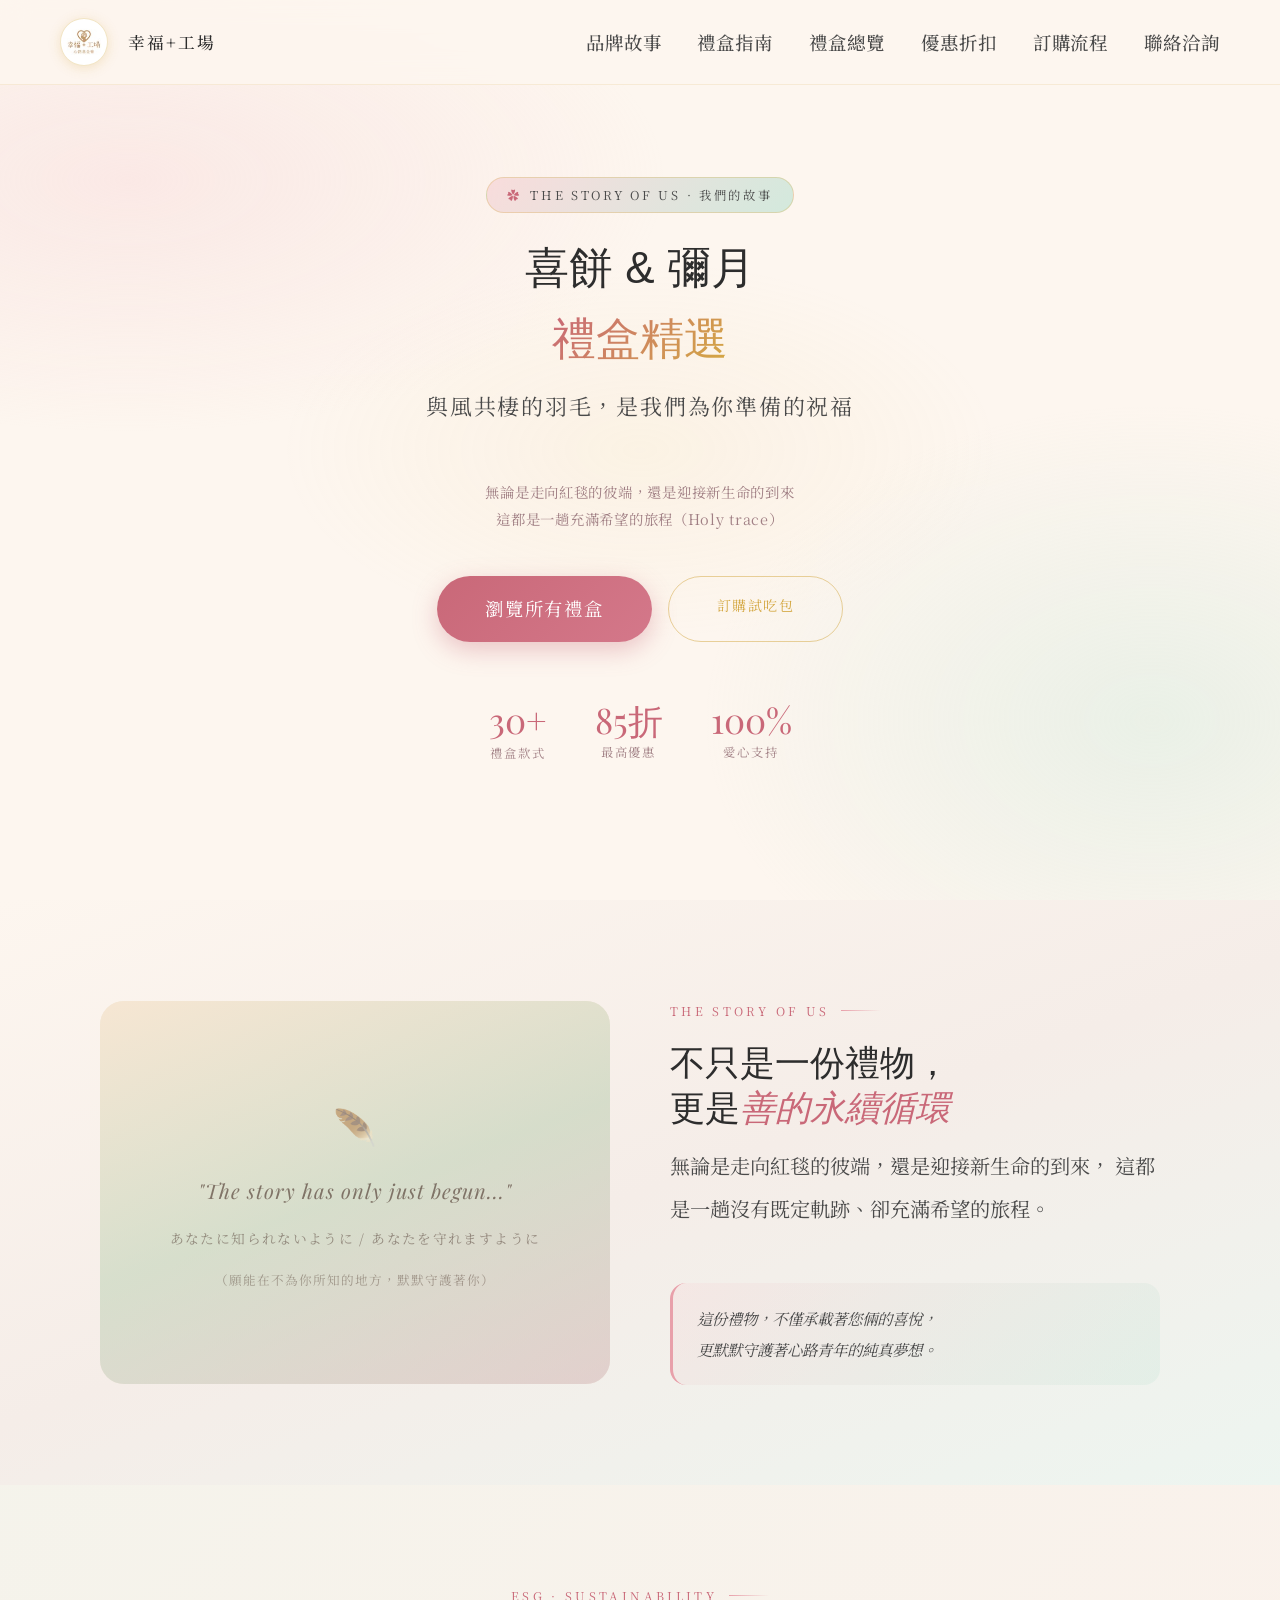
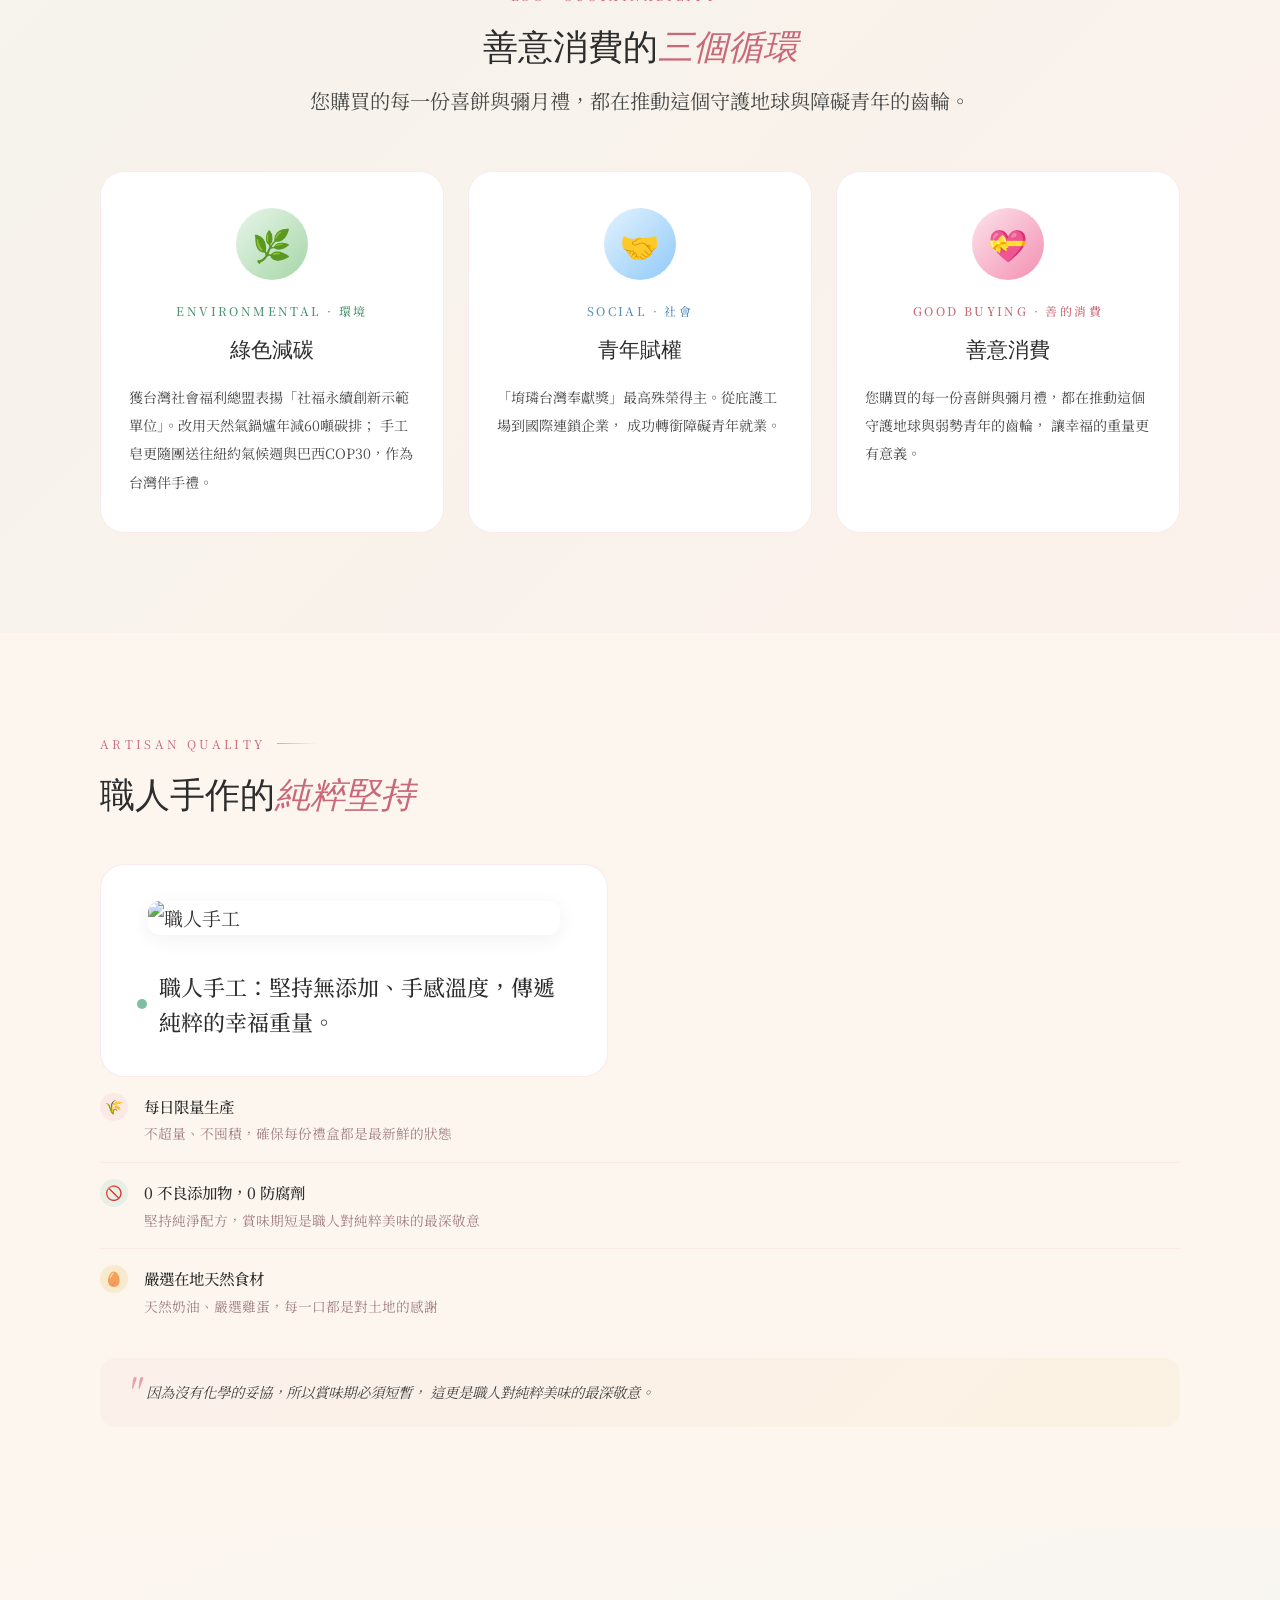
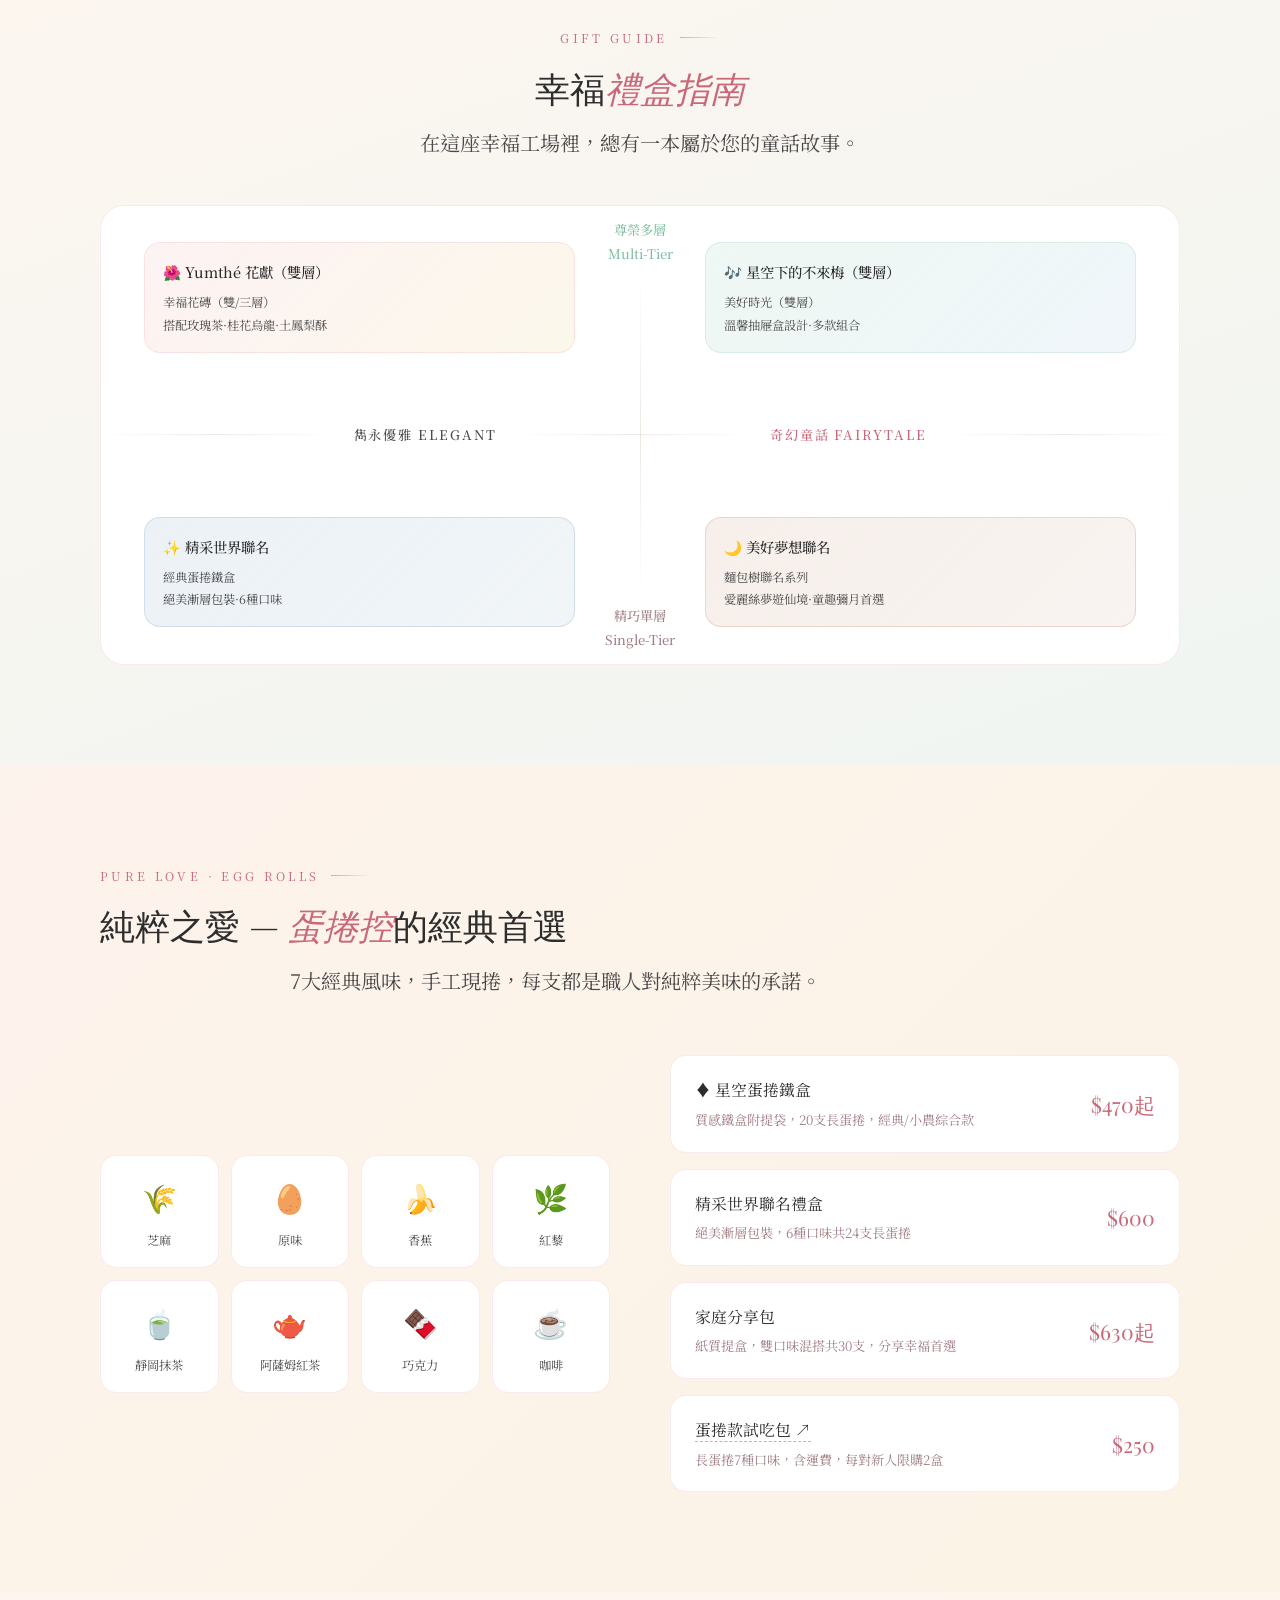
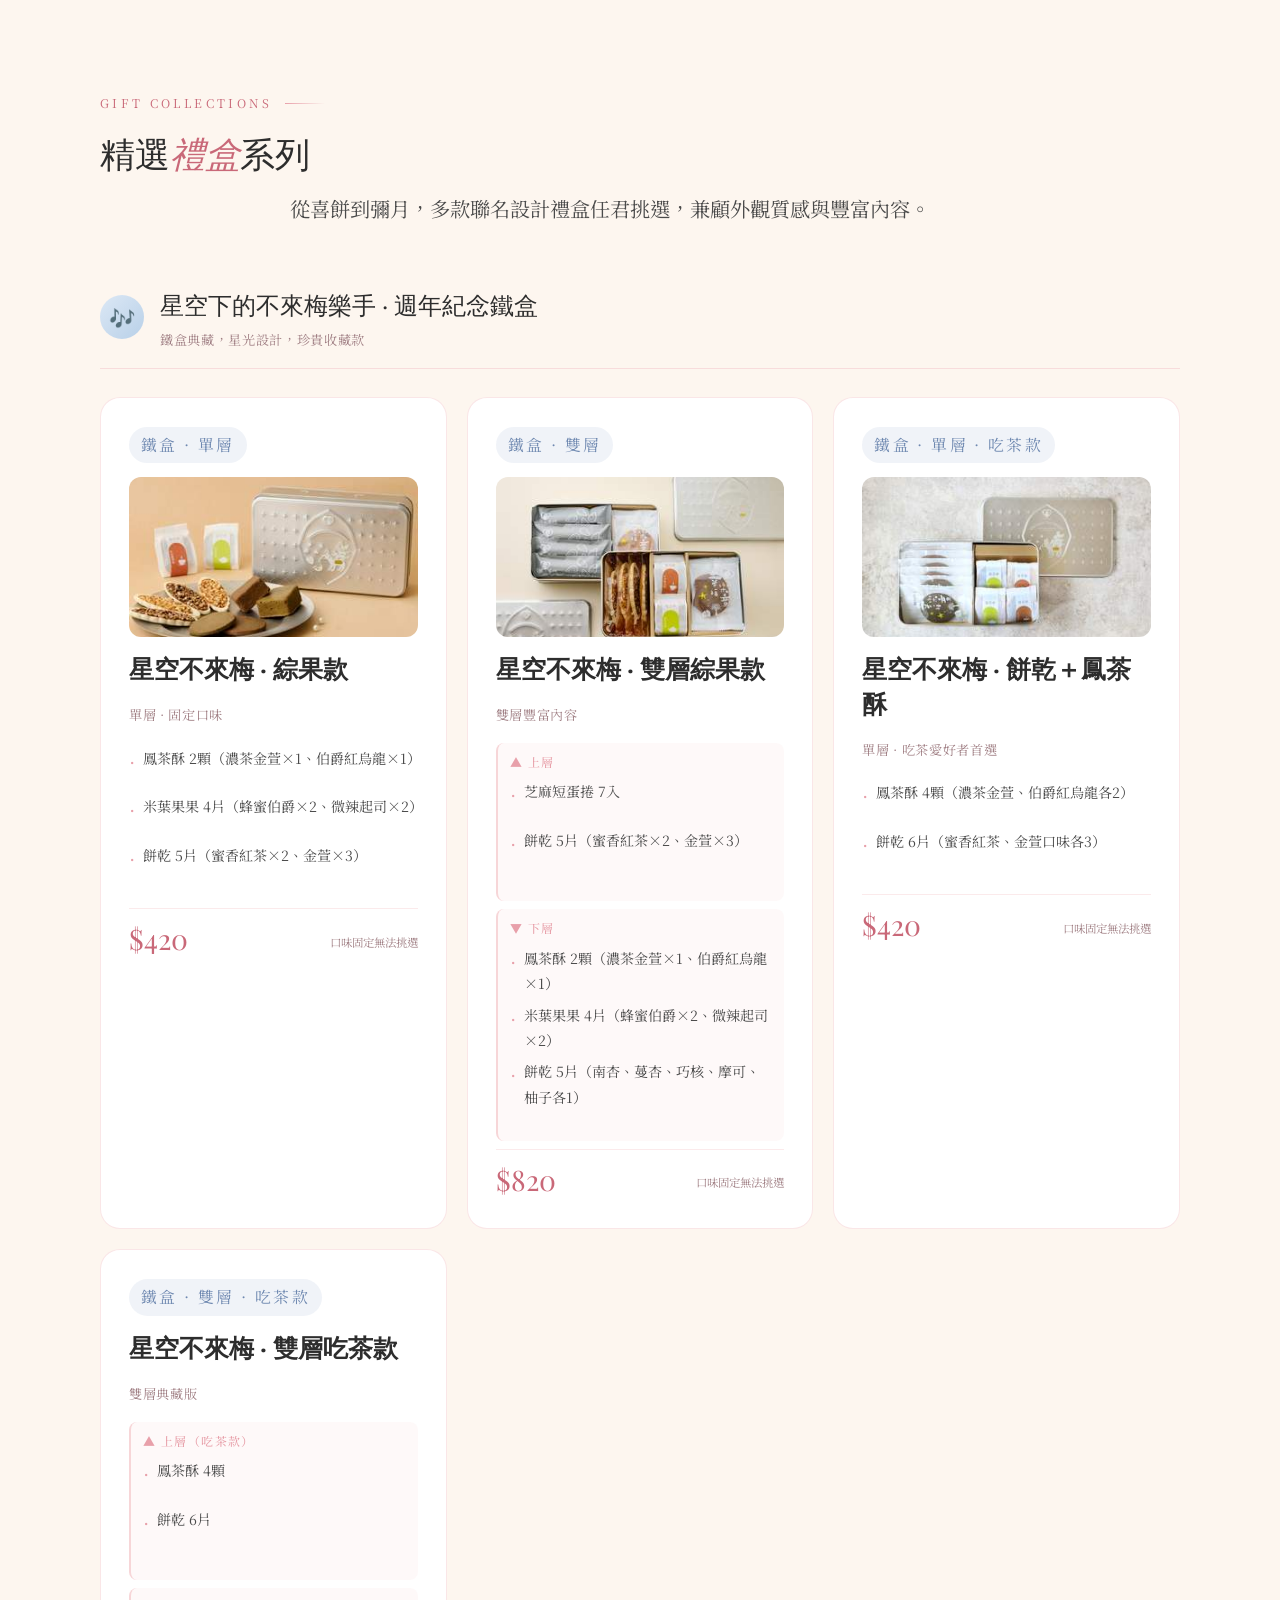
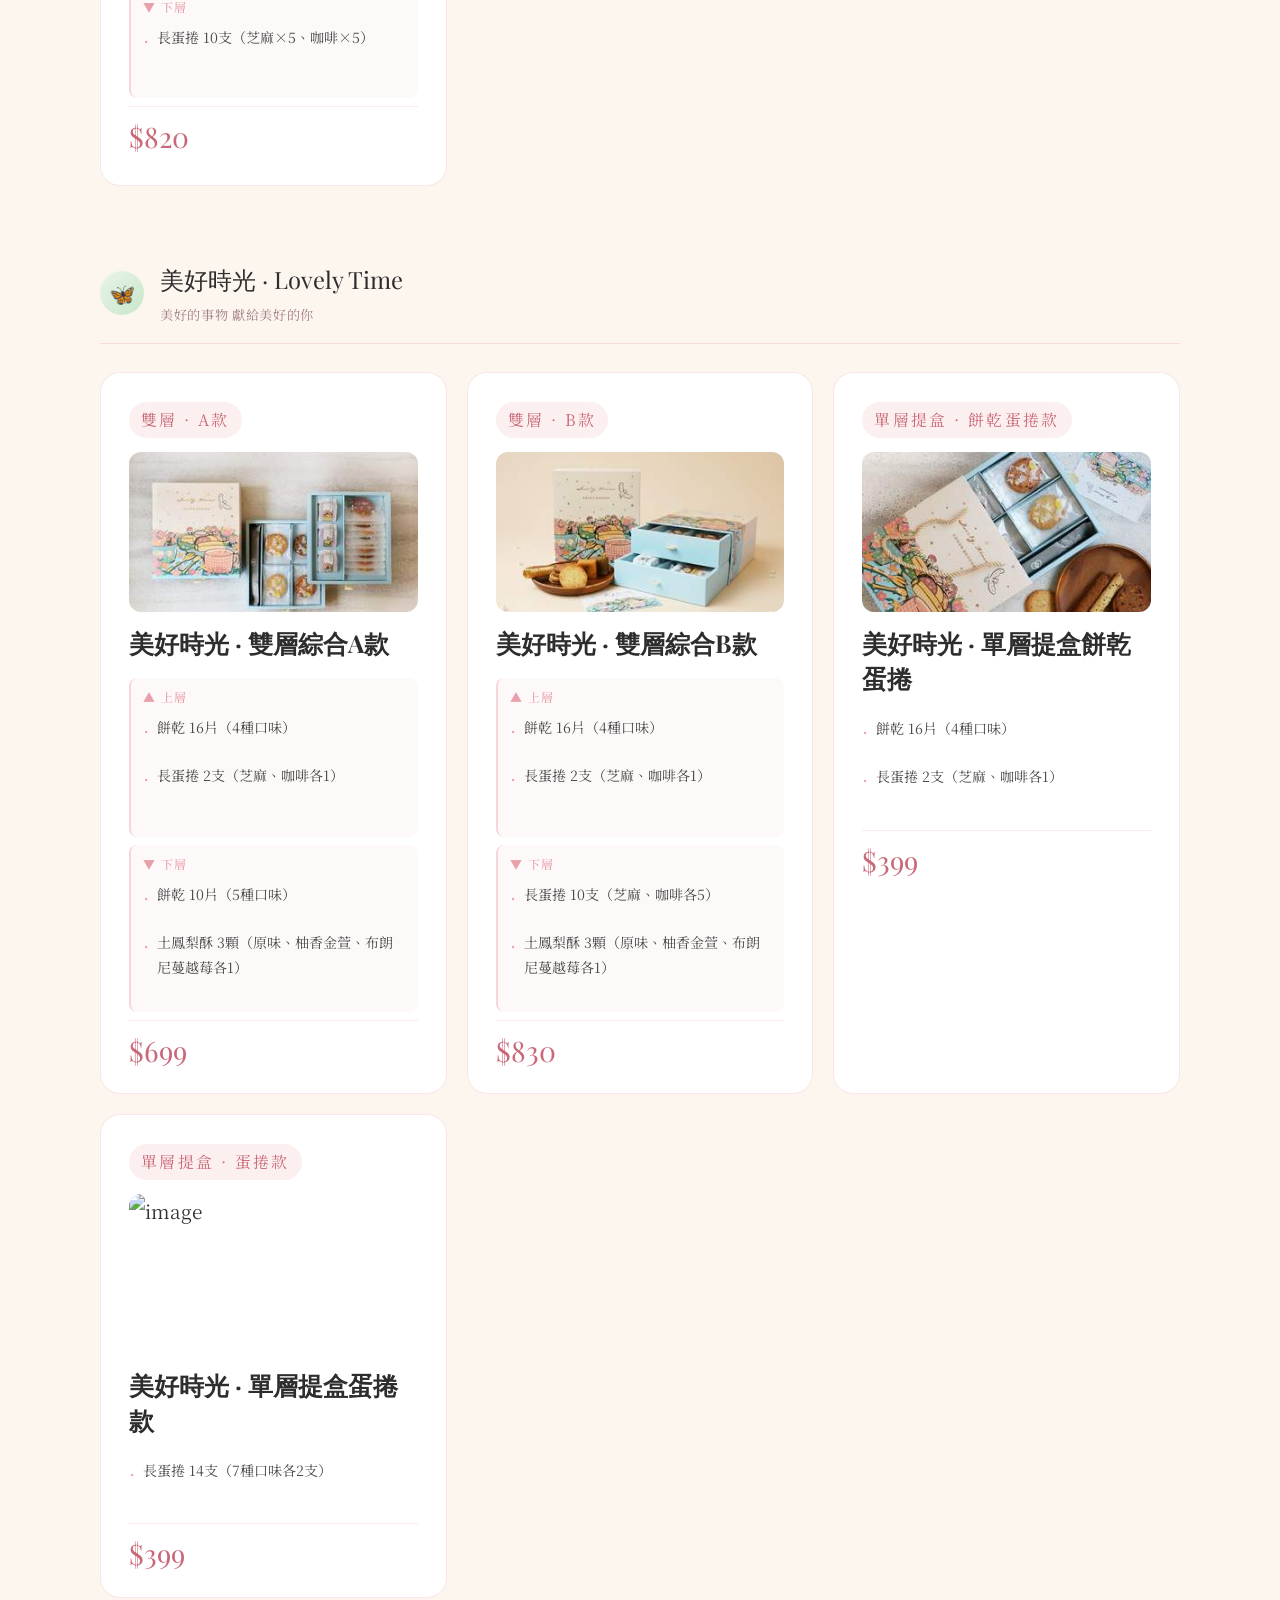
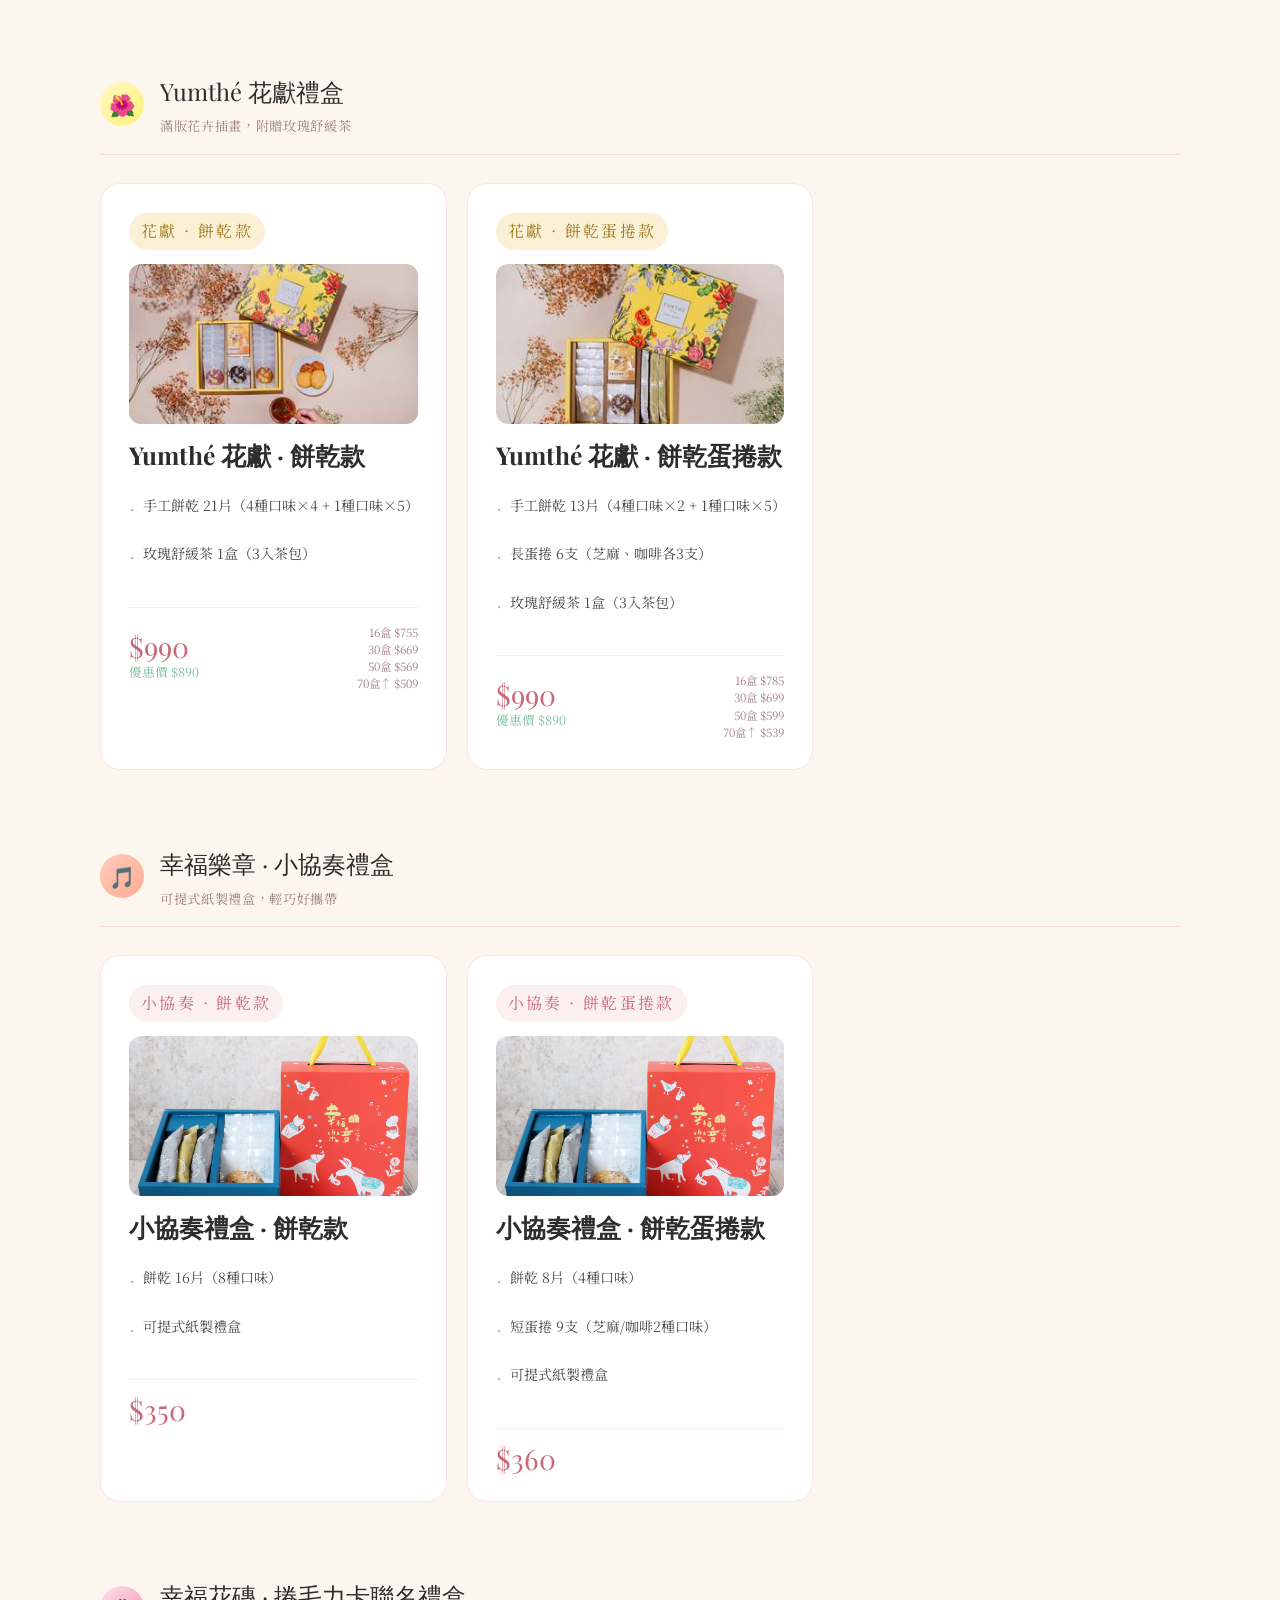
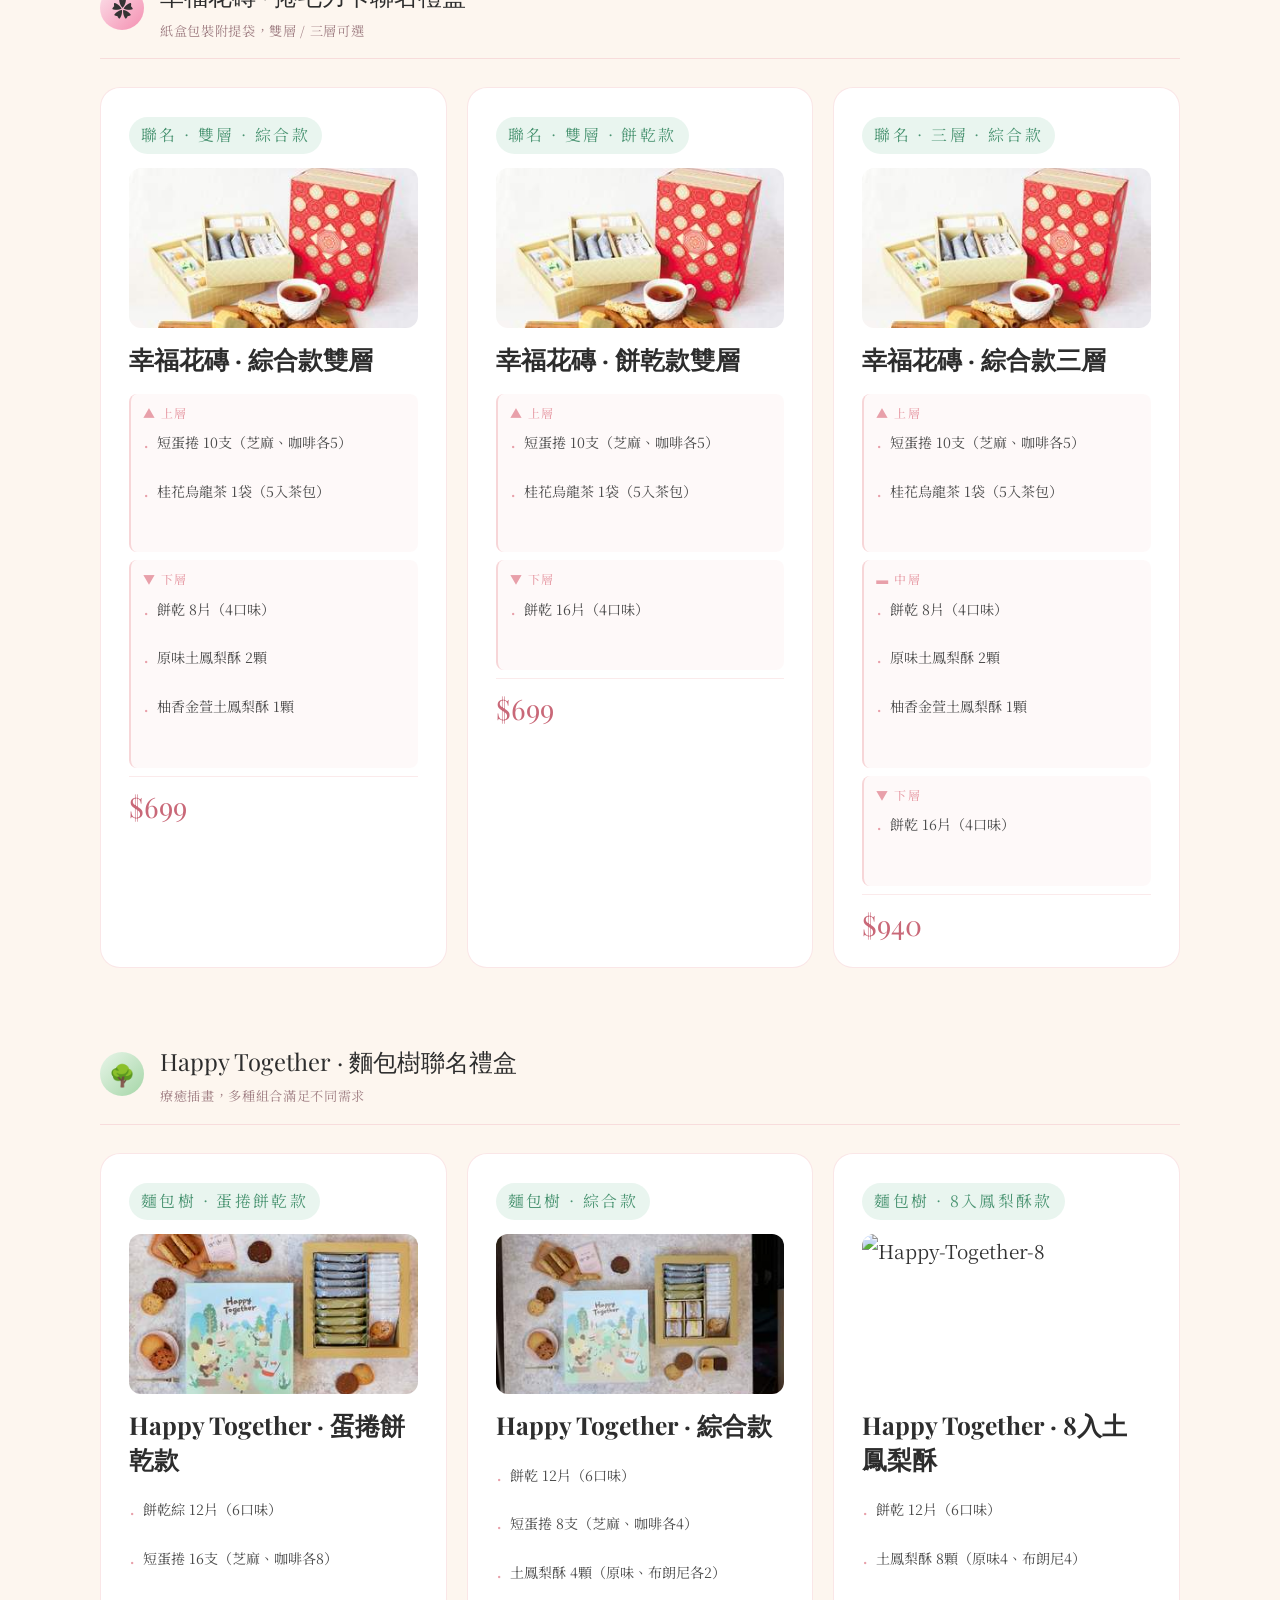
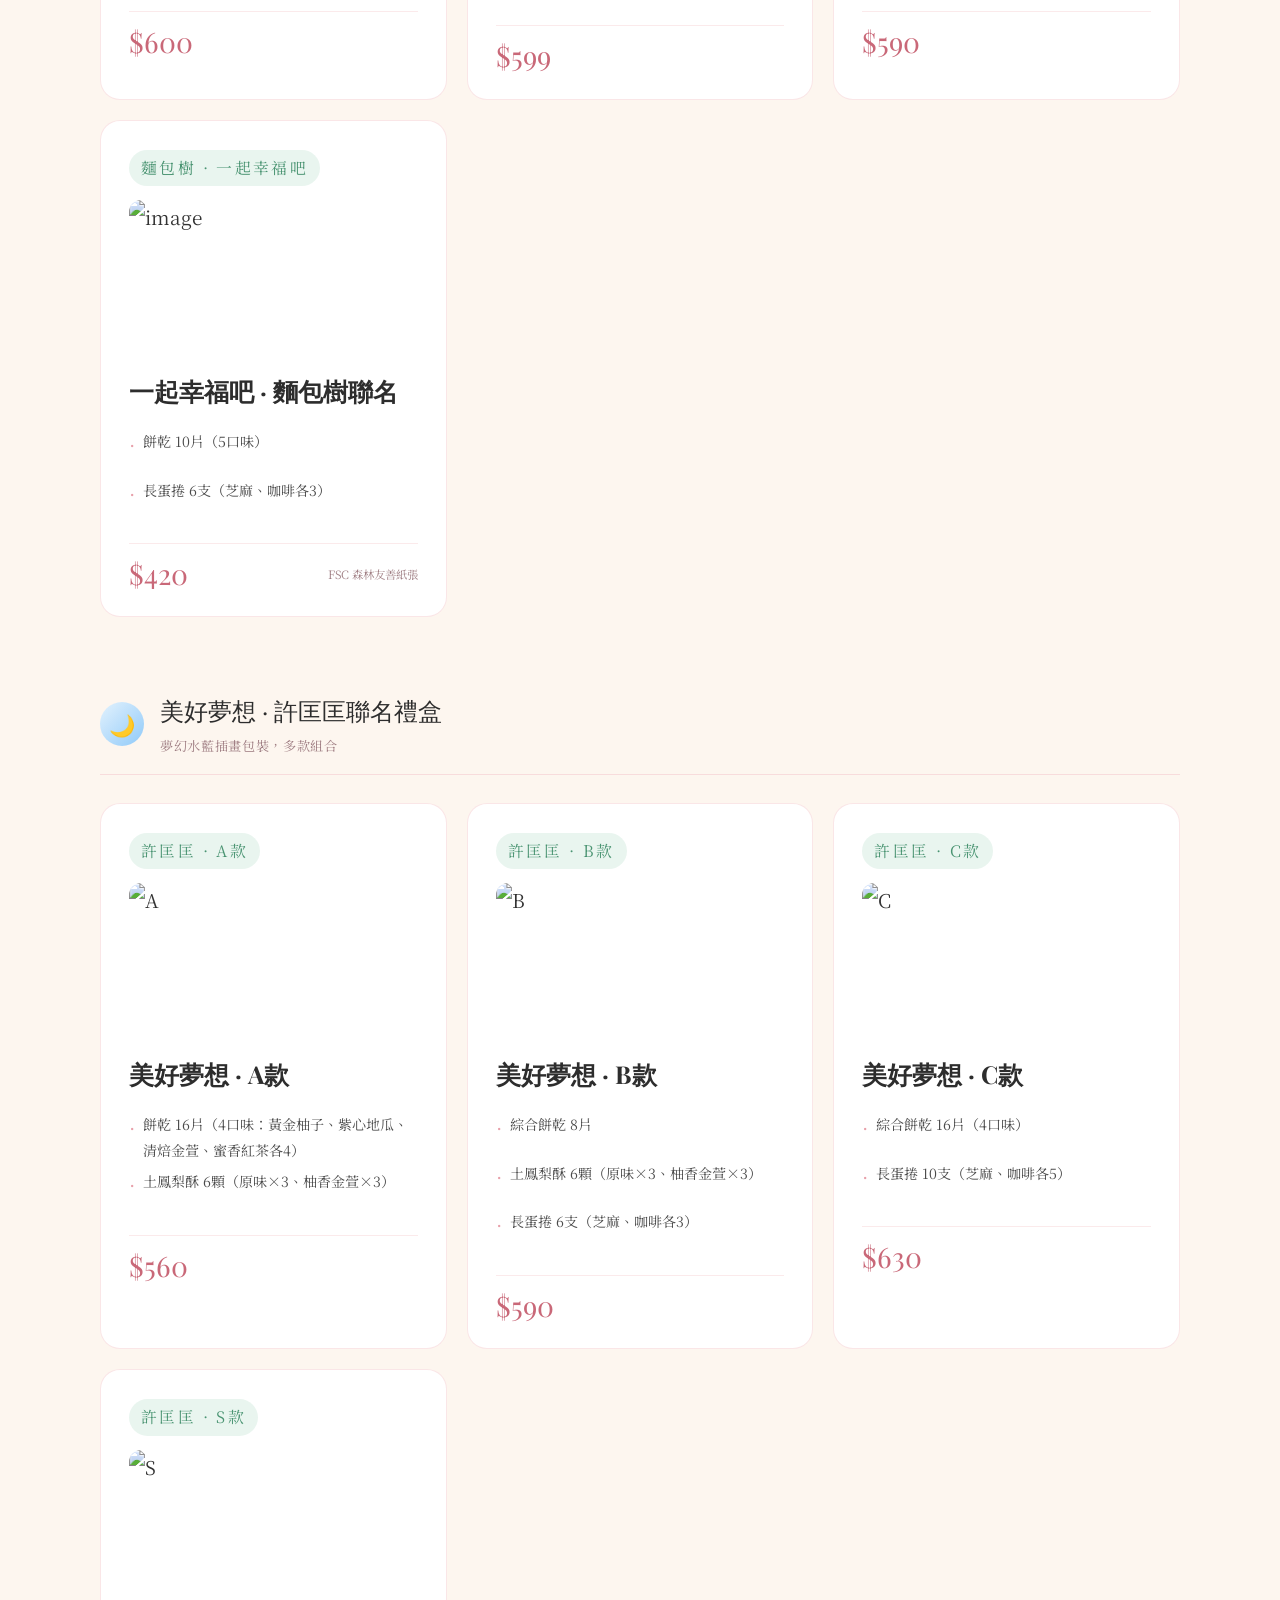
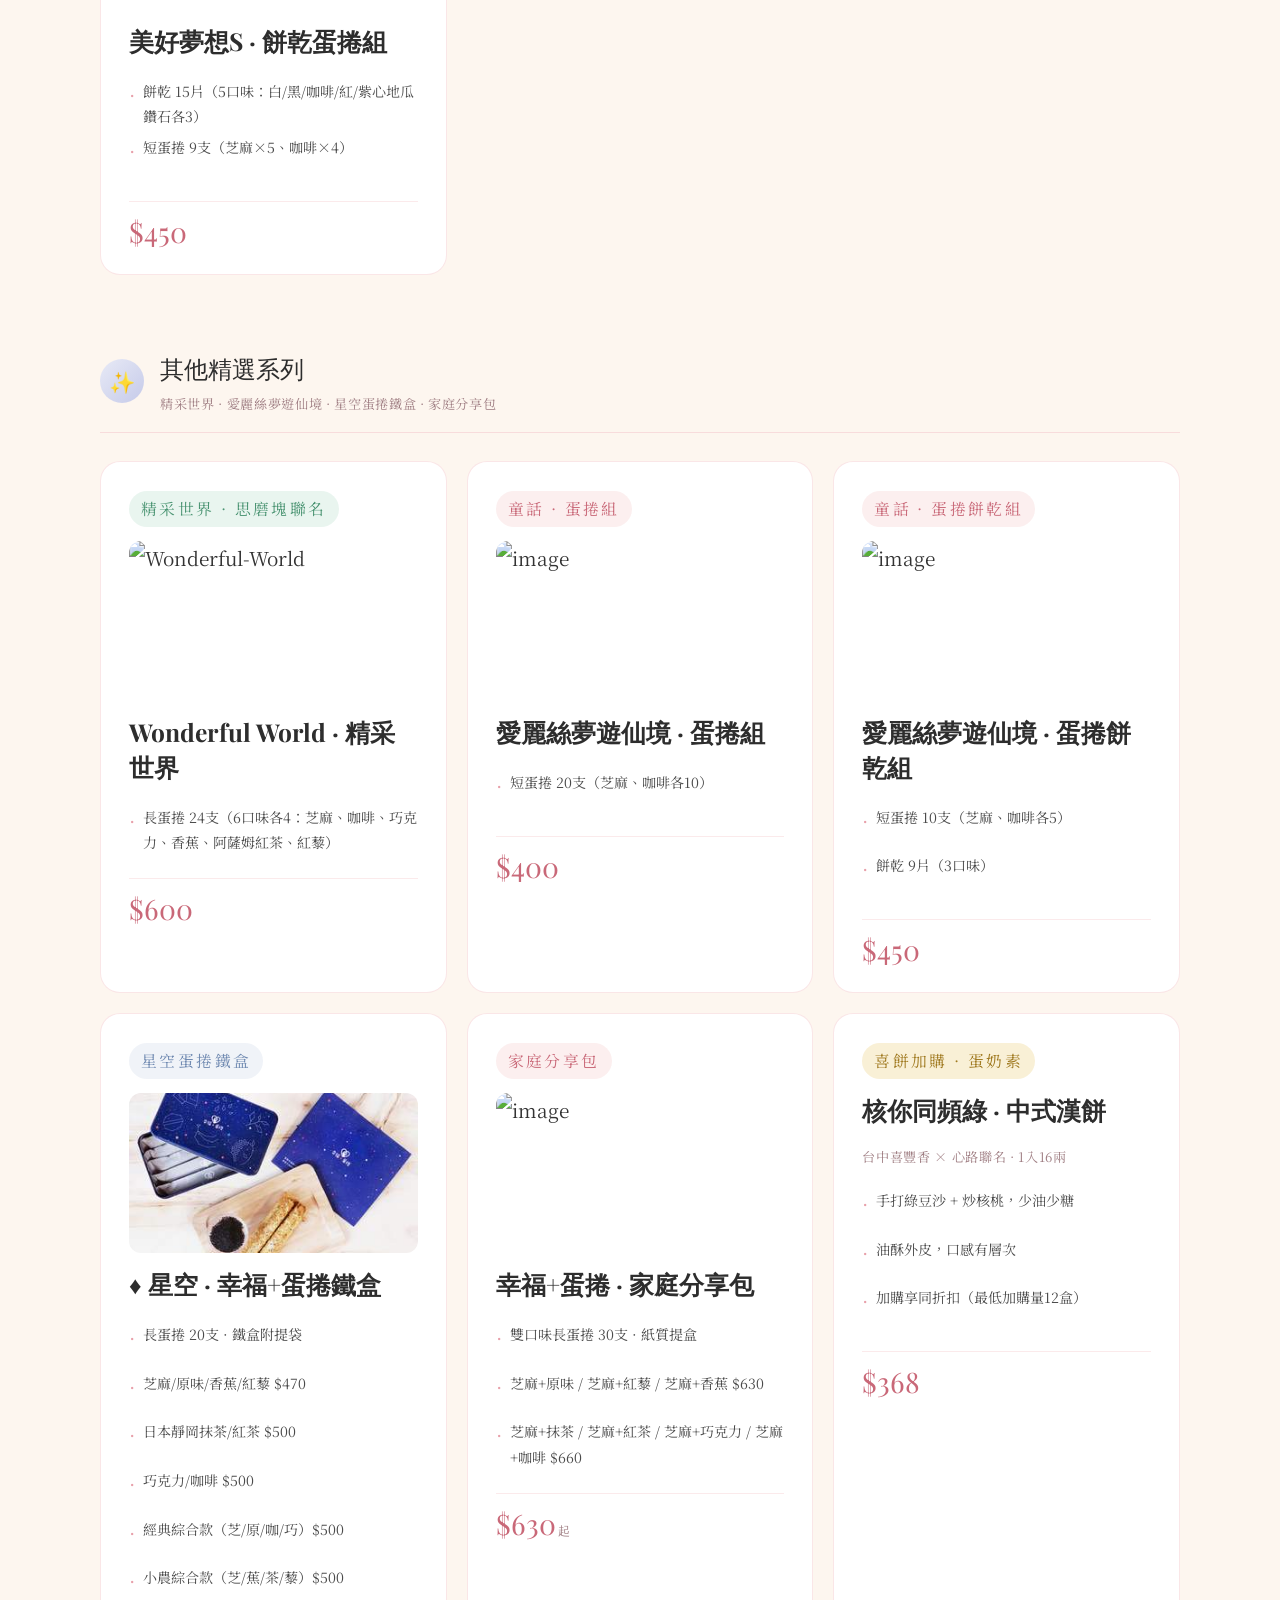
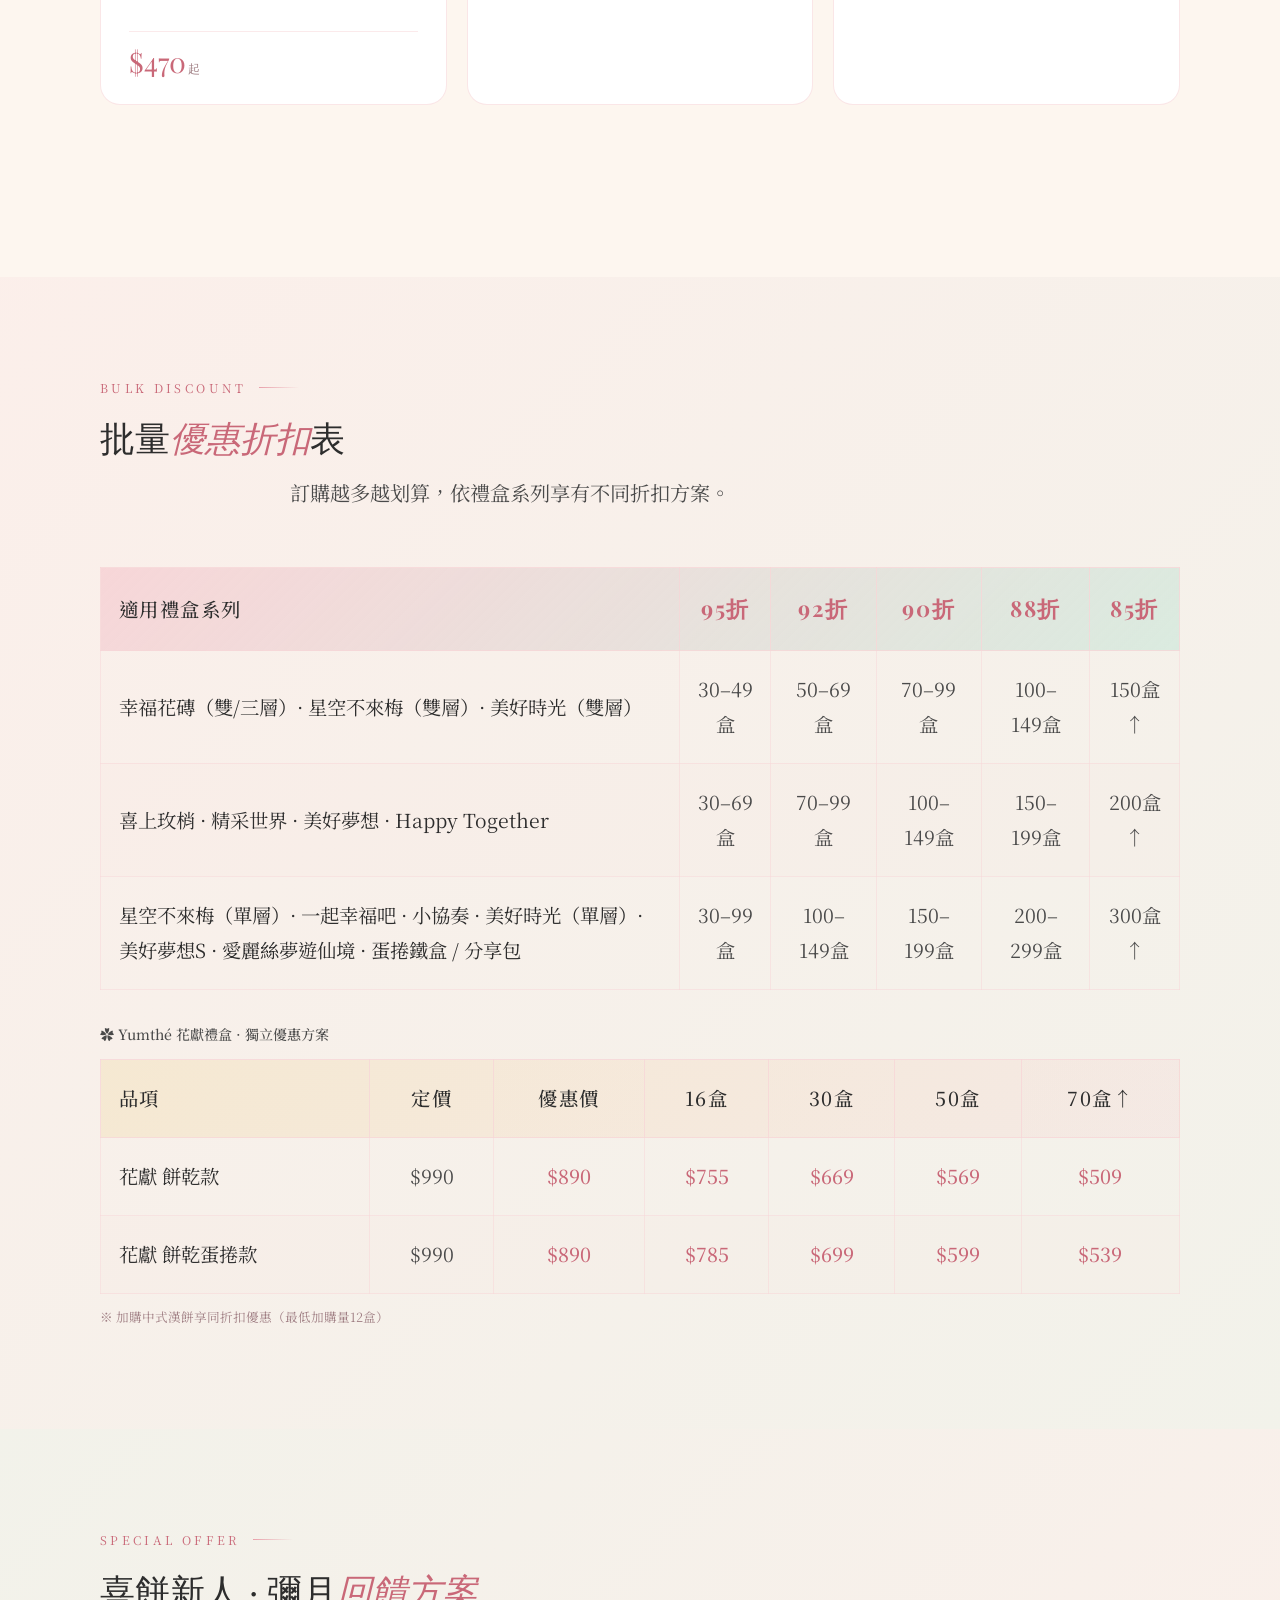
